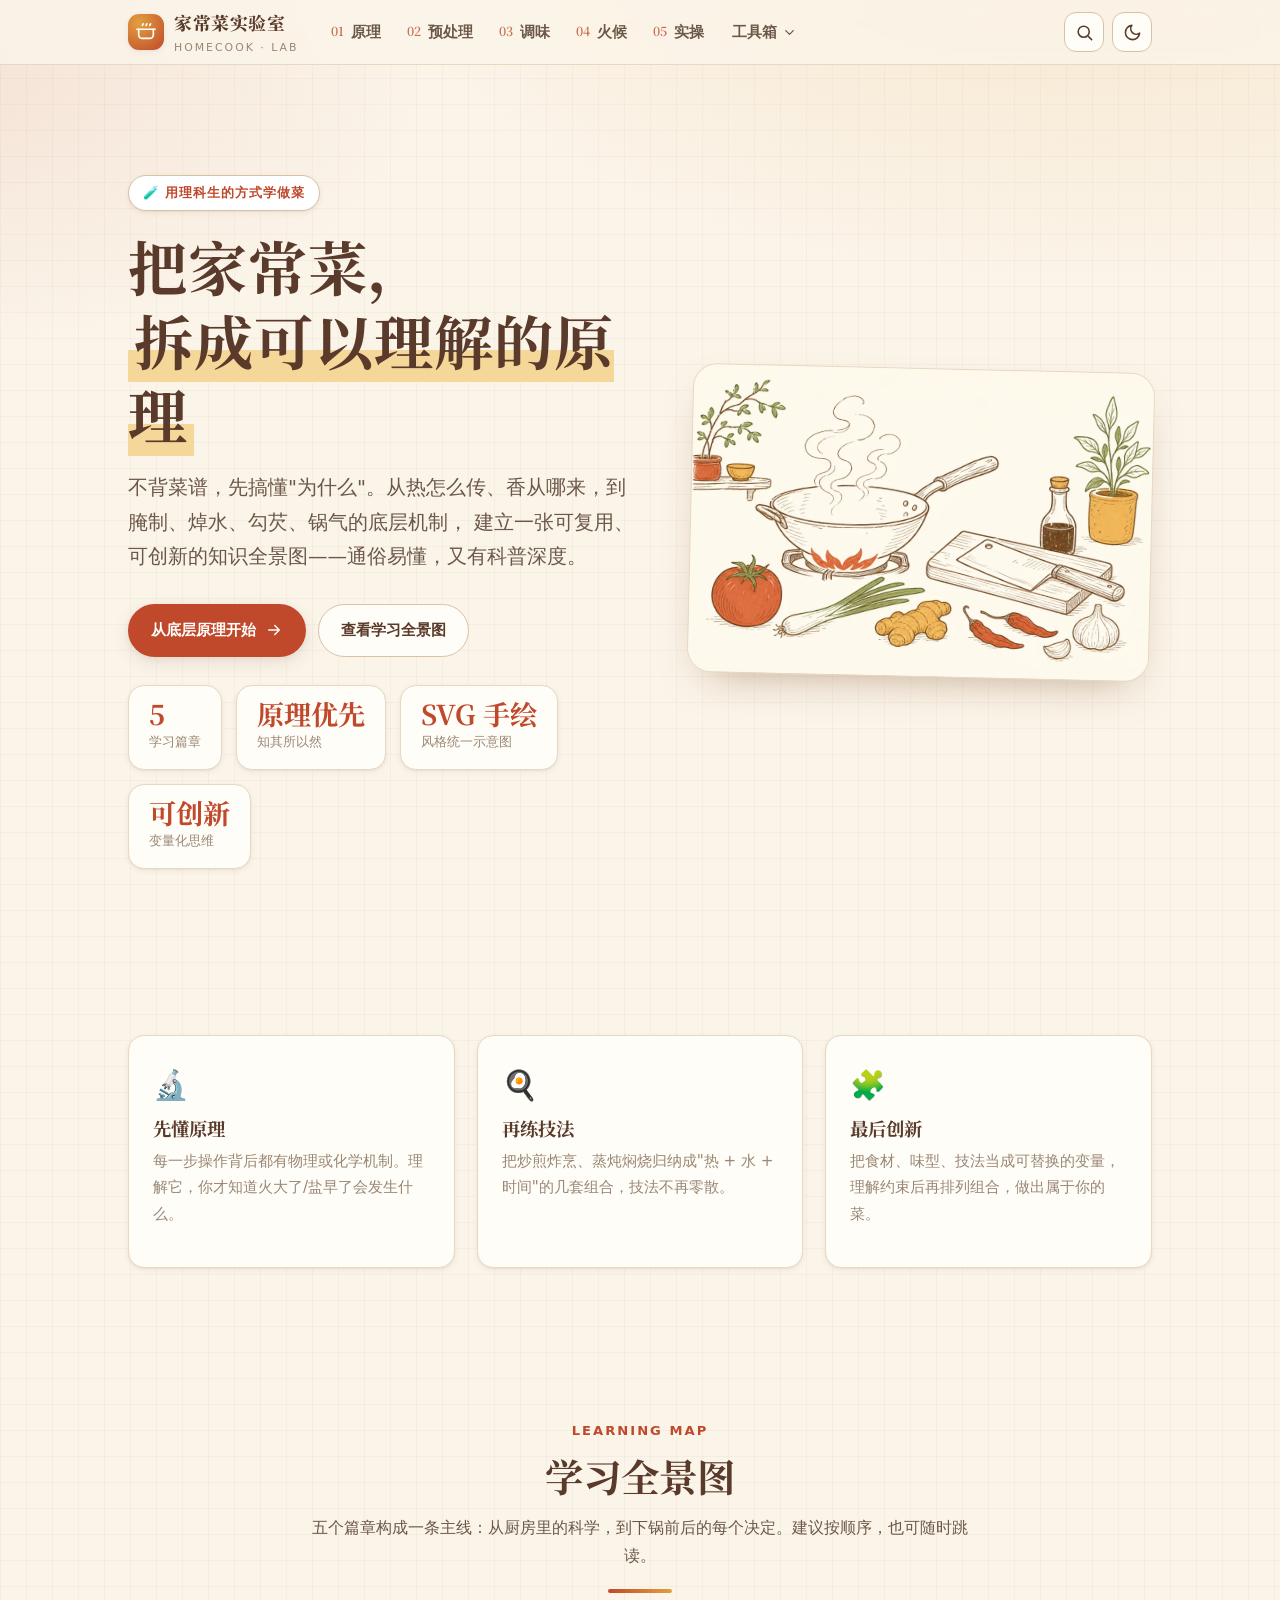
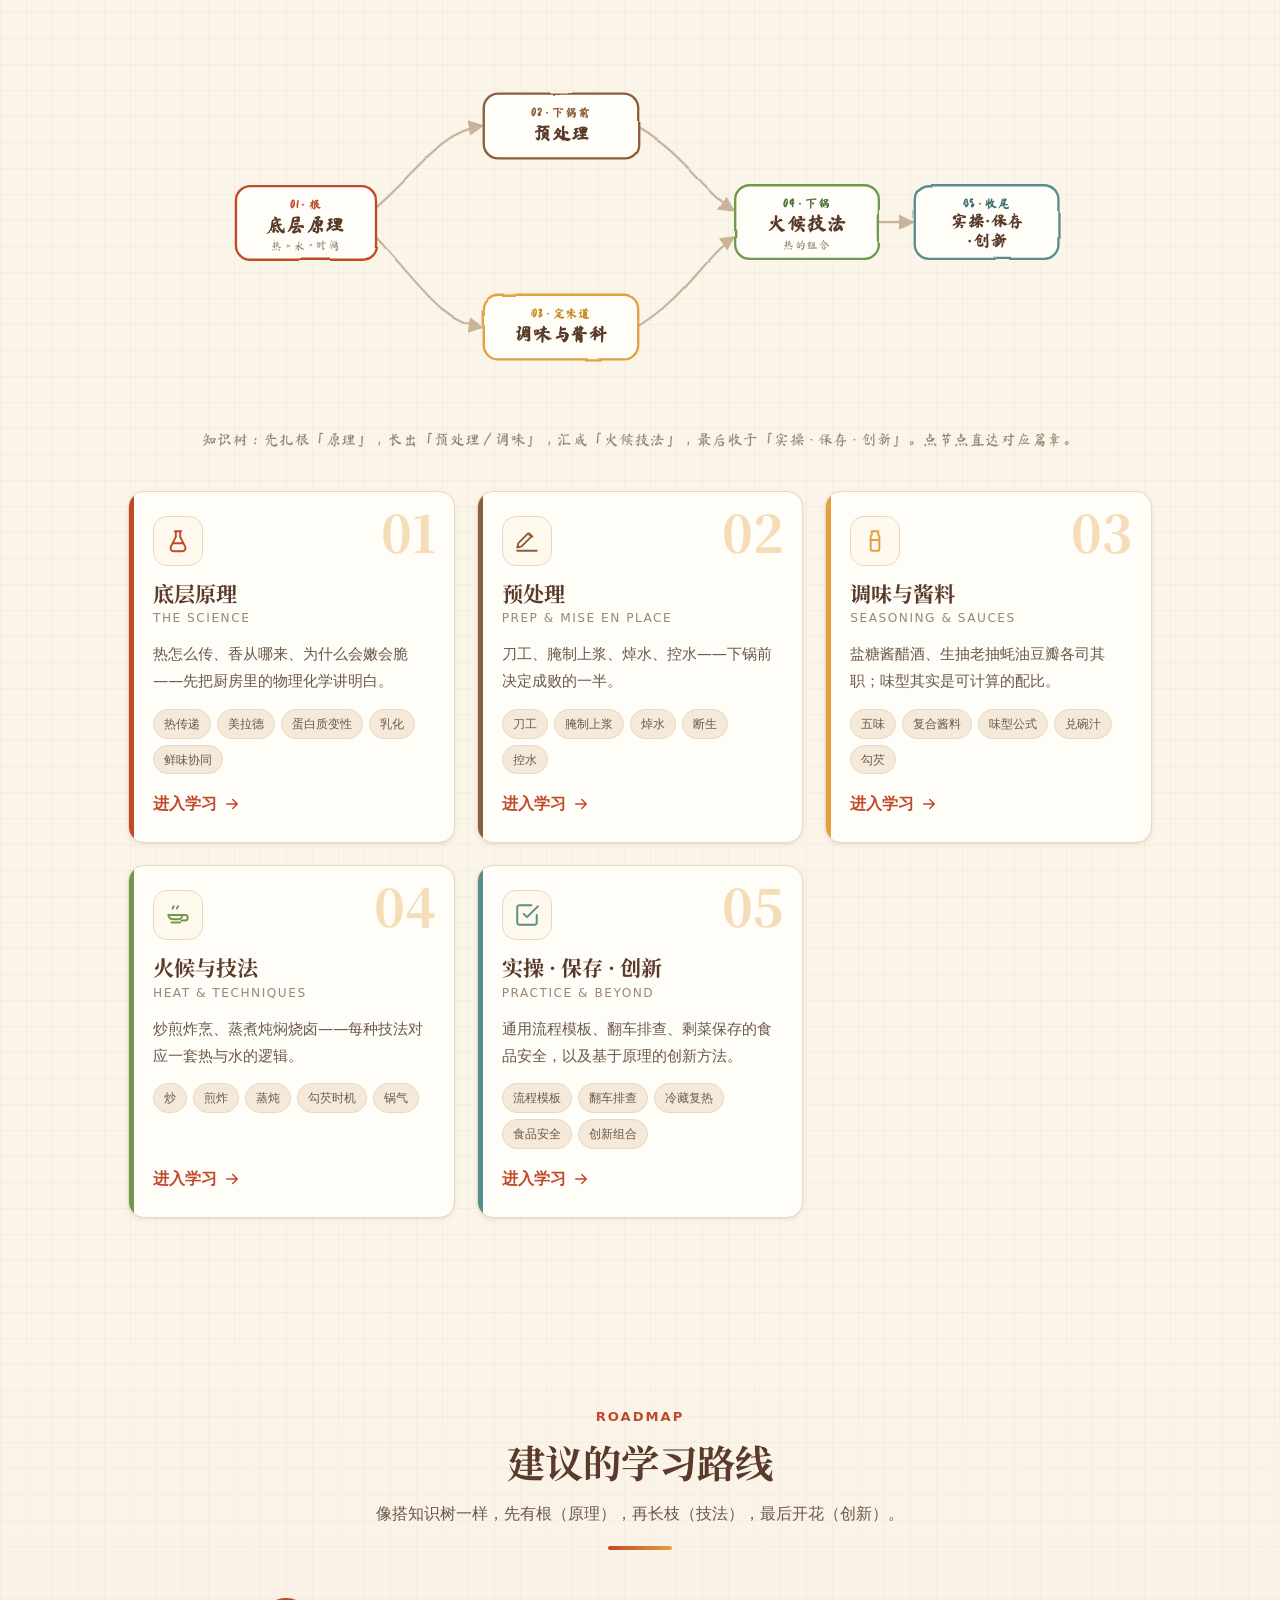
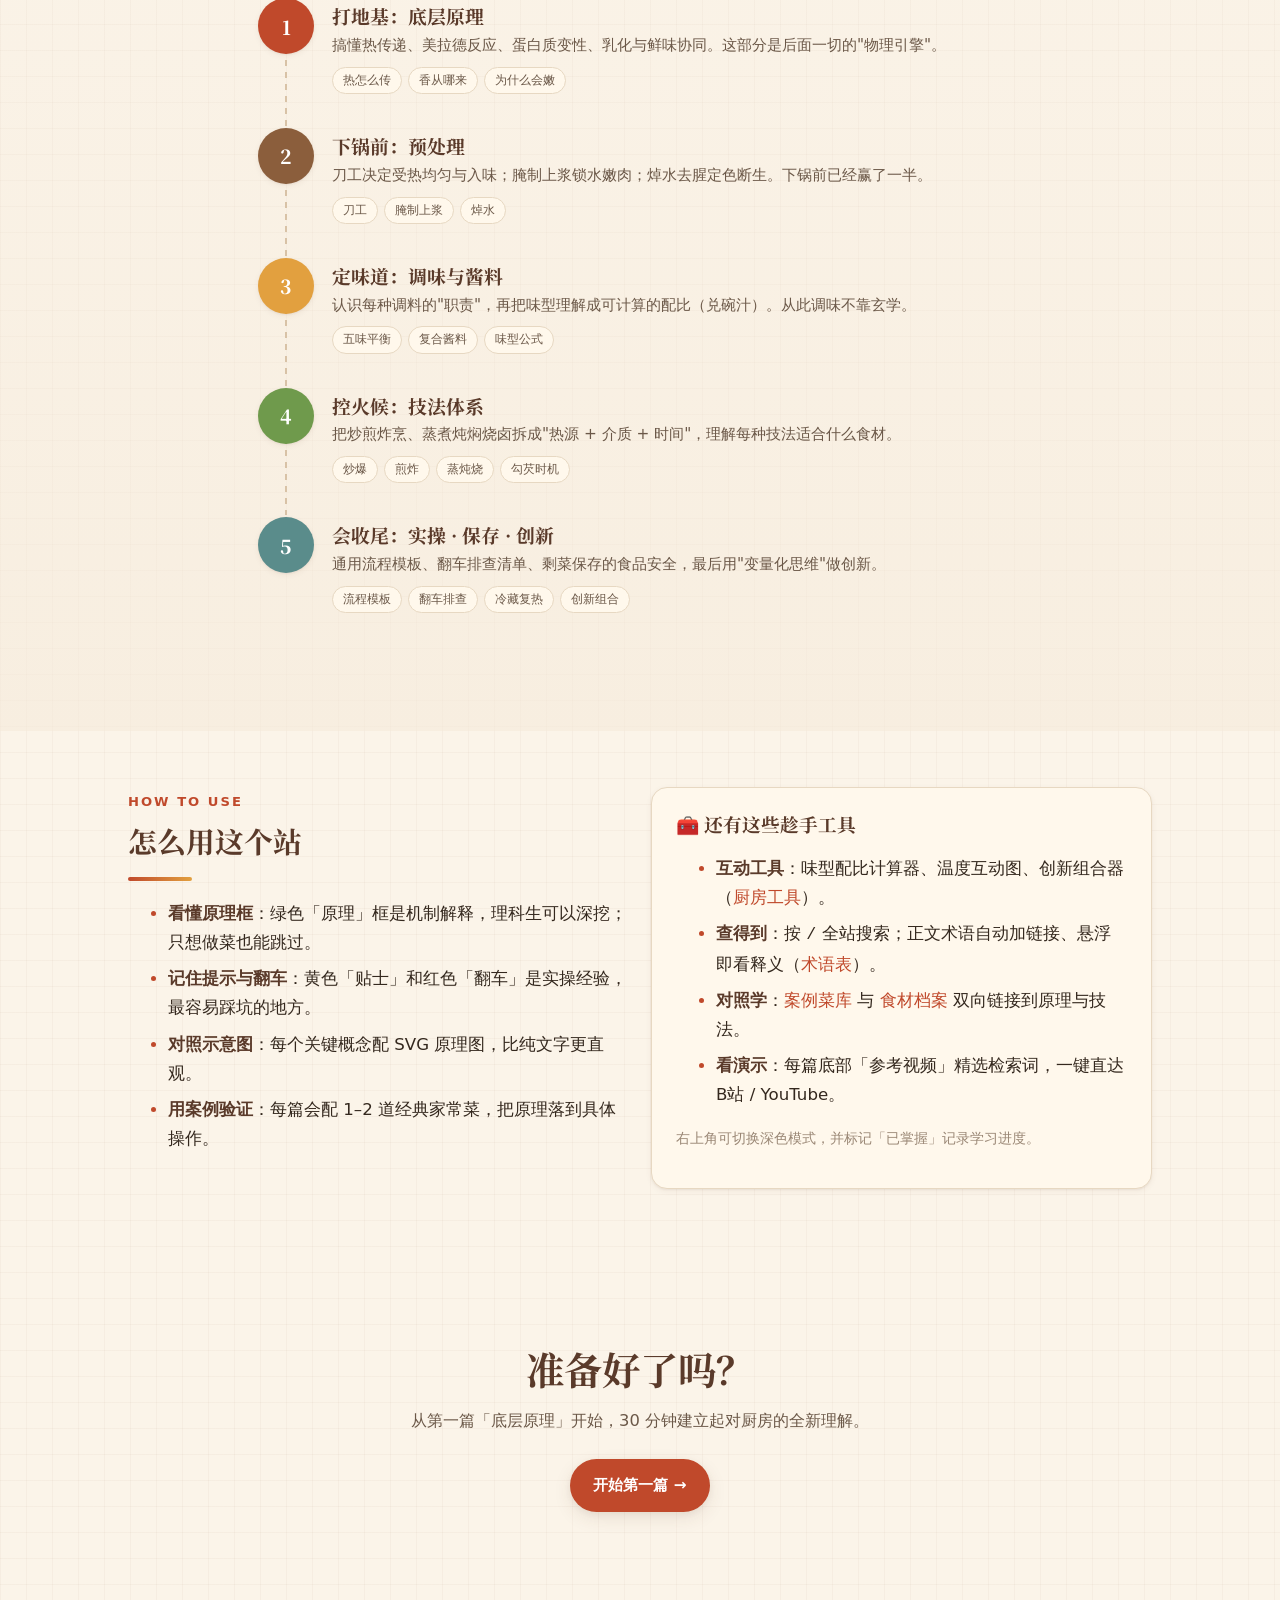
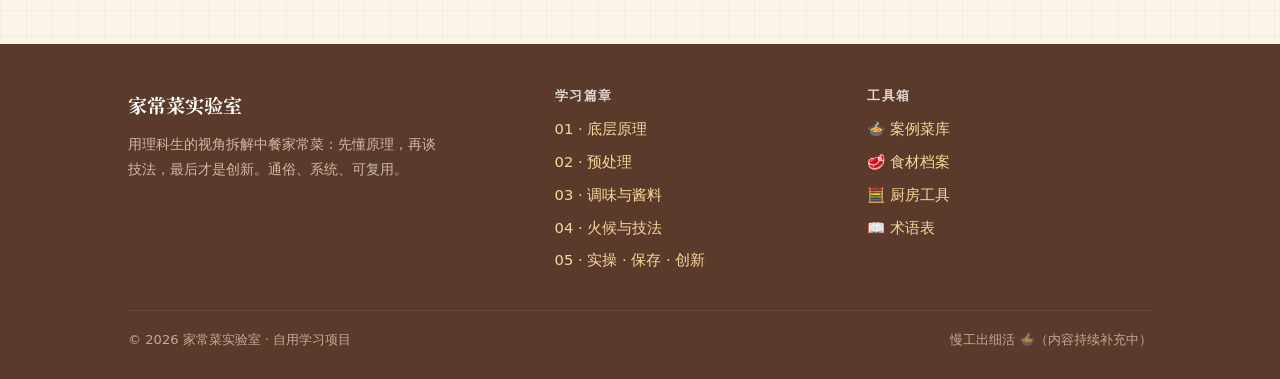
==== index.html @ 4268fd3e "feat: 家常菜实验室静态学习站（含工具箱/搜索/深色模式/手绘插图） - 五篇正文（原理/预处理/调味/技法/实操）+ 手绘风内联 SVG 原理图 - 工具箱页：案例菜库、食材档案、互动工具（味型" ====
<!DOCTYPE html>
<html lang="zh-CN">
<head>
  <meta charset="UTF-8" />
  <meta name="viewport" content="width=device-width, initial-scale=1.0" />
  <script>(function(){try{var t=localStorage.getItem('hcl-theme');if(t==='dark')document.documentElement.setAttribute('data-theme','dark');}catch(e){}})();</script>
  <title>家常菜实验室 · 用原理学会中餐家常菜</title>
  <meta name="description" content="用理科生视角系统学习中餐家常菜：底层原理、预处理、调味酱料、火候技法、实操与保存。先懂原理，再谈技法，方便创新变换。" />
  <link rel="preconnect" href="https://fonts.googleapis.com" />
  <link rel="preconnect" href="https://fonts.gstatic.com" crossorigin />
  <link href="https://fonts.googleapis.com/css2?family=Noto+Serif+SC:wght@500;700;900&display=swap" rel="stylesheet" />
  <link rel="stylesheet" href="assets/css/style.css" />
  <link rel="icon" href="data:image/svg+xml,%3Csvg xmlns='http://www.w3.org/2000/svg' viewBox='0 0 24 24'%3E%3Ctext y='20' font-size='20'%3E%F0%9F%8D%B2%3C/text%3E%3C/svg%3E" />
</head>
<body data-page="home">

  <!-- Hero -->
  <section class="hero">
    <div class="container">
      <div class="hero-inner">
        <div class="hero-copy">
          <span class="eyebrow">🧪 用理科生的方式学做菜</span>
          <h1>把家常菜，<br /><span class="hl">拆成可以理解的原理</span></h1>
          <p class="lead">
            不背菜谱，先搞懂"为什么"。从热怎么传、香从哪来，到腌制、焯水、勾芡、锅气的底层机制，
            建立一张可复用、可创新的知识全景图——通俗易懂，又有科普深度。
          </p>
          <div class="hero-actions">
            <a class="btn btn-primary" href="principles.html">从底层原理开始 <svg viewBox="0 0 24 24" fill="none" stroke="currentColor" stroke-width="2" stroke-linecap="round" stroke-linejoin="round"><path d="M5 12h14M13 6l6 6-6 6"/></svg></a>
            <a class="btn btn-ghost" href="#map">查看学习全景图</a>
          </div>
          <div class="stat-row">
            <div class="stat"><b>5</b><span>学习篇章</span></div>
            <div class="stat"><b>原理优先</b><span>知其所以然</span></div>
            <div class="stat"><b>SVG 手绘</b><span>风格统一示意图</span></div>
            <div class="stat"><b>可创新</b><span>变量化思维</span></div>
          </div>
        </div>
        <div class="hero-art">
          <img src="assets/img/hero-kitchen.webp" width="1100" height="733"
               alt="手绘风格的中式家庭厨房静物：冒着热气的炒锅、番茄、葱姜蒜辣椒、菜刀砧板与酱油瓶" />
        </div>
      </div>
    </div>
  </section>

  <!-- 学习理念 -->
  <section class="section-tight">
    <div class="container">
      <div class="grid grid-3">
        <div class="card reveal">
          <div class="ic" style="font-size:1.8rem">🔬</div>
          <h3 style="margin:.4rem 0 0;font-size:1.15rem">先懂原理</h3>
          <p class="muted" style="margin-top:8px;font-size:.95rem">每一步操作背后都有物理或化学机制。理解它，你才知道火大了/盐早了会发生什么。</p>
        </div>
        <div class="card reveal">
          <div class="ic" style="font-size:1.8rem">🍳</div>
          <h3 style="margin:.4rem 0 0;font-size:1.15rem">再练技法</h3>
          <p class="muted" style="margin-top:8px;font-size:.95rem">把炒煎炸烹、蒸炖焖烧归纳成"热 + 水 + 时间"的几套组合，技法不再零散。</p>
        </div>
        <div class="card reveal">
          <div class="ic" style="font-size:1.8rem">🧩</div>
          <h3 style="margin:.4rem 0 0;font-size:1.15rem">最后创新</h3>
          <p class="muted" style="margin-top:8px;font-size:.95rem">把食材、味型、技法当成可替换的变量，理解约束后再排列组合，做出属于你的菜。</p>
        </div>
      </div>
    </div>
  </section>

  <!-- 学习全景图（章节卡） -->
  <section class="section" id="map">
    <div class="container">
      <div class="center">
        <span class="kicker">Learning Map</span>
        <h2 class="section-title">学习全景图</h2>
        <p class="section-sub">五个篇章构成一条主线：从厨房里的科学，到下锅前后的每个决定。建议按顺序，也可随时跳读。</p>
        <div class="lead-divider"></div>
      </div>

      <figure class="mindmap-wrap reveal">
        <svg viewBox="0 0 980 430" role="img" aria-label="家常菜知识树：底层原理为根，长出预处理与调味，汇入技法，收于实操保存创新">
          <defs>
            <marker id="mm-arrow" viewBox="0 0 10 10" refX="8.5" refY="5" markerWidth="7" markerHeight="7" orient="auto-start-reverse">
              <path d="M0 0 L10 5 L0 10 z" fill="#C9B49A"/>
            </marker>
          </defs>
          <!-- 连接线 -->
          <g fill="none" stroke="#C9B49A" stroke-width="2.5" marker-end="url(#mm-arrow)">
            <path d="M196 198 C 250 150, 268 115, 314 108"/>
            <path d="M196 232 C 250 290, 268 325, 314 332"/>
            <path d="M486 108 C 540 140, 560 180, 594 202"/>
            <path d="M486 332 C 540 300, 560 255, 594 232"/>
            <path d="M756 215 L 794 215"/>
          </g>
          <!-- 根：底层原理 -->
          <a href="principles.html">
            <rect class="mm-node" x="40" y="175" width="156" height="82" rx="16" fill="#FFFDF8" stroke="#C0492B" stroke-width="2.6"/>
            <text x="118" y="200" text-anchor="middle" font-size="13" fill="#C0492B" font-weight="700">01 · 根</text>
            <text x="118" y="226" text-anchor="middle" font-size="21" fill="#5A3A2A" font-weight="700">底层原理</text>
            <text x="118" y="246" text-anchor="middle" font-size="12" fill="#9A8775">热 × 水 × 时间</text>
          </a>
          <!-- 预处理 -->
          <a href="prep.html">
            <rect class="mm-node" x="316" y="72" width="172" height="72" rx="16" fill="#FFFDF8" stroke="#8B5E3C" stroke-width="2.6"/>
            <text x="402" y="98" text-anchor="middle" font-size="13" fill="#8B5E3C" font-weight="700">02 · 下锅前</text>
            <text x="402" y="124" text-anchor="middle" font-size="20" fill="#5A3A2A" font-weight="700">预处理</text>
          </a>
          <!-- 调味 -->
          <a href="sauces.html">
            <rect class="mm-node" x="316" y="296" width="172" height="72" rx="16" fill="#FFFDF8" stroke="#E2A03F" stroke-width="2.6"/>
            <text x="402" y="322" text-anchor="middle" font-size="13" fill="#C98A1E" font-weight="700">03 · 定味道</text>
            <text x="402" y="348" text-anchor="middle" font-size="20" fill="#5A3A2A" font-weight="700">调味与酱料</text>
          </a>
          <!-- 技法 -->
          <a href="techniques.html">
            <rect class="mm-node" x="596" y="174" width="160" height="82" rx="16" fill="#FFFDF8" stroke="#6F9A4C" stroke-width="2.6"/>
            <text x="676" y="199" text-anchor="middle" font-size="13" fill="#4E7235" font-weight="700">04 · 下锅</text>
            <text x="676" y="225" text-anchor="middle" font-size="21" fill="#5A3A2A" font-weight="700">火候技法</text>
            <text x="676" y="245" text-anchor="middle" font-size="12" fill="#9A8775">热的组合</text>
          </a>
          <!-- 实操 -->
          <a href="practice.html">
            <rect class="mm-node" x="796" y="174" width="160" height="82" rx="16" fill="#FFFDF8" stroke="#5A8C8B" stroke-width="2.6"/>
            <text x="876" y="199" text-anchor="middle" font-size="13" fill="#3F6F6E" font-weight="700">05 · 收尾</text>
            <text x="876" y="221" text-anchor="middle" font-size="18" fill="#5A3A2A" font-weight="700">实操·保存</text>
            <text x="876" y="243" text-anchor="middle" font-size="18" fill="#5A3A2A" font-weight="700">·创新</text>
          </a>
        </svg>
        <figcaption>知识树：先扎根「原理」，长出「预处理 / 调味」，汇成「火候技法」，最后收于「实操 · 保存 · 创新」。点节点直达对应篇章。</figcaption>
      </figure>

      <div class="grid grid-auto" data-chapters style="margin-top:38px"></div>
    </div>
  </section>

  <!-- 学习路线图 roadmap -->
  <section class="section" style="background:linear-gradient(180deg,transparent,rgba(245,234,218,.6));">
    <div class="container" style="max-width:820px">
      <div class="center">
        <span class="kicker">Roadmap</span>
        <h2 class="section-title">建议的学习路线</h2>
        <p class="section-sub">像搭知识树一样，先有根（原理），再长枝（技法），最后开花（创新）。</p>
        <div class="lead-divider"></div>
      </div>

      <div class="roadmap" style="margin-top:40px">
        <div class="road-step reveal" style="--accent:#C0492B">
          <div class="dot">1</div>
          <div class="body">
            <h3>打地基：底层原理</h3>
            <p>搞懂热传递、美拉德反应、蛋白质变性、乳化与鲜味协同。这部分是后面一切的"物理引擎"。</p>
            <div class="tags"><span>热怎么传</span><span>香从哪来</span><span>为什么会嫩</span></div>
          </div>
        </div>
        <div class="road-step reveal" style="--accent:#8B5E3C">
          <div class="dot">2</div>
          <div class="body">
            <h3>下锅前：预处理</h3>
            <p>刀工决定受热均匀与入味；腌制上浆锁水嫩肉；焯水去腥定色断生。下锅前已经赢了一半。</p>
            <div class="tags"><span>刀工</span><span>腌制上浆</span><span>焯水</span></div>
          </div>
        </div>
        <div class="road-step reveal" style="--accent:#E2A03F">
          <div class="dot">3</div>
          <div class="body">
            <h3>定味道：调味与酱料</h3>
            <p>认识每种调料的"职责"，再把味型理解成可计算的配比（兑碗汁）。从此调味不靠玄学。</p>
            <div class="tags"><span>五味平衡</span><span>复合酱料</span><span>味型公式</span></div>
          </div>
        </div>
        <div class="road-step reveal" style="--accent:#6F9A4C">
          <div class="dot">4</div>
          <div class="body">
            <h3>控火候：技法体系</h3>
            <p>把炒煎炸烹、蒸煮炖焖烧卤拆成"热源 + 介质 + 时间"，理解每种技法适合什么食材。</p>
            <div class="tags"><span>炒爆</span><span>煎炸</span><span>蒸炖烧</span><span>勾芡时机</span></div>
          </div>
        </div>
        <div class="road-step reveal" style="--accent:#5A8C8B">
          <div class="dot">5</div>
          <div class="body">
            <h3>会收尾：实操 · 保存 · 创新</h3>
            <p>通用流程模板、翻车排查清单、剩菜保存的食品安全，最后用"变量化思维"做创新。</p>
            <div class="tags"><span>流程模板</span><span>翻车排查</span><span>冷藏复热</span><span>创新组合</span></div>
          </div>
        </div>
      </div>
    </div>
  </section>

  <!-- 如何使用本站 -->
  <section class="section-tight">
    <div class="container">
      <div class="grid grid-2" style="align-items:start">
        <div class="reveal">
          <span class="kicker">How to use</span>
          <h2 class="section-title" style="font-size:1.8rem">怎么用这个站</h2>
          <div class="lead-divider"></div>
          <ul class="prose" style="margin-top:18px">
            <li><strong>看懂原理框</strong>：绿色「原理」框是机制解释，理科生可以深挖；只想做菜也能跳过。</li>
            <li><strong>记住提示与翻车</strong>：黄色「贴士」和红色「翻车」是实操经验，最容易踩坑的地方。</li>
            <li><strong>对照示意图</strong>：每个关键概念配 SVG 原理图，比纯文字更直观。</li>
            <li><strong>用案例验证</strong>：每篇会配 1–2 道经典家常菜，把原理落到具体操作。</li>
          </ul>
        </div>
        <div class="card card-soft reveal" style="background:var(--card-soft)">
          <h3 style="margin-top:0">🧰 还有这些趁手工具</h3>
          <ul class="prose" style="margin-top:14px">
            <li><strong>互动工具</strong>：味型配比计算器、温度互动图、创新组合器（<a href="tools.html">厨房工具</a>）。</li>
            <li><strong>查得到</strong>：按 <kbd>/</kbd> 全站搜索；正文术语自动加链接、悬浮即看释义（<a href="glossary.html">术语表</a>）。</li>
            <li><strong>对照学</strong>：<a href="dishes.html">案例菜库</a> 与 <a href="ingredients.html">食材档案</a> 双向链接到原理与技法。</li>
            <li><strong>看演示</strong>：每篇底部「参考视频」精选检索词，一键直达 B站 / YouTube。</li>
          </ul>
          <p class="muted" style="margin-top:14px;font-size:.86rem">右上角可切换深色模式，并标记「已掌握」记录学习进度。</p>
        </div>
      </div>
    </div>
  </section>

  <!-- CTA -->
  <section class="section center">
    <div class="container" style="max-width:620px">
      <h2 class="section-title">准备好了吗？</h2>
      <p class="section-sub" style="margin-inline:auto">从第一篇「底层原理」开始，30 分钟建立起对厨房的全新理解。</p>
      <div class="hero-actions" style="justify-content:center;margin-top:24px">
        <a class="btn btn-primary" href="principles.html">开始第一篇 →</a>
      </div>
    </div>
  </section>

  <script src="assets/js/data.js"></script>
  <script src="assets/js/main.js"></script>
  <script>renderChapterCards('[data-chapters]');</script>
</body>
</html>
---- assets/css/style.css ----
@import url('https://fonts.googleapis.com/css2?family=Ma+Shan+Zheng&family=Zhi+Mang+Xing&display=swap');

/* =========================================================
   家常菜实验室 · HomeCook Lab
   温暖厨房风设计系统 (Warm Kitchen Design System)
   零依赖 · 纯静态
   ========================================================= */

/* ---------- 1. 设计令牌 Design Tokens ---------- */
:root {
  /* 暖色基底 —— 像奶油、米汤、烘焙纸 */
  --paper:        #FBF4E9;   /* 页面底色：暖米白 */
  --paper-2:      #F5EADA;   /* 次级底色 */
  --card:         #FFFDF8;   /* 卡片白（带暖调） */
  --card-soft:    #FFF8EC;   /* 便签纸黄 */

  /* 主色 —— 砖红 / 酱色 / 姜黄 / 葱绿 */
  --brick:        #C0492B;   /* 主色：辣椒砖红 */
  --brick-dark:   #9C3A22;
  --soy:          #5A3A2A;   /* 酱油深棕（标题/正文重色） */
  --wood:         #8B5E3C;   /* 木砧板棕 */
  --ginger:       #E2A03F;   /* 姜黄 / 蛋黄 */
  --ginger-soft:  #F6D79A;
  --scallion:     #6F9A4C;   /* 葱绿 */
  --scallion-dk:  #4E7235;

  /* 文本 */
  --ink:          #34281E;   /* 主文字：深可可 */
  --ink-soft:     #6B5848;   /* 次要文字 */
  --ink-faint:    #9A8775;   /* 辅助/说明 */

  /* 线条与阴影 */
  --line:         #E7D8C2;
  --line-strong:  #D8C2A6;
  --shadow-sm:    0 1px 2px rgba(90,58,42,.06), 0 2px 6px rgba(90,58,42,.06);
  --shadow-md:    0 6px 18px rgba(90,58,42,.10), 0 2px 6px rgba(90,58,42,.06);
  --shadow-lg:    0 18px 48px rgba(90,58,42,.16);

  /* 圆角 / 间距 */
  --r-sm: 10px;
  --r-md: 16px;
  --r-lg: 24px;
  --r-pill: 999px;

  --space: clamp(16px, 4vw, 28px);
  --maxw: 1080px;

  /* 字体 */
  --serif: "Noto Serif SC", "Songti SC", "STSong", "SimSun", Georgia, serif;
  --sans:  "PingFang SC", "Noto Sans SC", "Hiragino Sans GB",
           "Microsoft YaHei", system-ui, -apple-system, "Segoe UI", sans-serif;
  --hand:  "Ma Shan Zheng", "Zhi Mang Xing", "Noto Serif SC", cursive;
}

/* ---------- 2. 基础 Reset ---------- */
*, *::before, *::after { box-sizing: border-box; }

html { scroll-behavior: smooth; -webkit-text-size-adjust: 100%; }

body {
  margin: 0;
  font-family: var(--sans);
  color: var(--ink);
  line-height: 1.75;
  background-color: var(--paper);
  /* 极淡的厨房纹理：网格 + 暖晕 */
  background-image:
    radial-gradient(1200px 600px at 85% -8%, rgba(226,160,63,.16), transparent 60%),
    radial-gradient(900px 500px at -5% 8%, rgba(192,73,43,.10), transparent 55%),
    linear-gradient(rgba(140,94,60,.045) 1px, transparent 1px),
    linear-gradient(90deg, rgba(140,94,60,.045) 1px, transparent 1px);
  background-size: auto, auto, 26px 26px, 26px 26px;
  background-attachment: fixed, fixed, scroll, scroll;
  -webkit-font-smoothing: antialiased;
  text-rendering: optimizeLegibility;
}

img, svg { max-width: 100%; height: auto; display: block; }

a { color: var(--brick); text-decoration: none; }
a:hover { color: var(--brick-dark); }

h1, h2, h3, h4 { font-family: var(--serif); color: var(--soy); line-height: 1.25; font-weight: 700; }

::selection { background: var(--ginger-soft); color: var(--soy); }

/* ---------- 3. 布局容器 ---------- */
.container { width: 100%; max-width: var(--maxw); margin: 0 auto; padding-inline: var(--space); }
.container-wide { max-width: 1260px; }

.section { padding-block: clamp(48px, 8vw, 92px); }
.section-tight { padding-block: clamp(32px, 5vw, 56px); }

.center { text-align: center; }

/* 进度条（页面顶部阅读进度） */
#scroll-progress {
  position: fixed; top: 0; left: 0; height: 3px; width: 0%;
  background: linear-gradient(90deg, var(--ginger), var(--brick));
  z-index: 200; transition: width .12s ease-out;
}

/* ---------- 4. 顶部导航 Header ---------- */
.site-header {
  position: sticky; top: 0; z-index: 100;
  backdrop-filter: saturate(1.2) blur(8px);
  background: rgba(251,244,233,.82);
  border-bottom: 1px solid var(--line);
}
.nav {
  display: flex; align-items: center; justify-content: space-between;
  gap: 16px; height: 64px;
}
.brand { display: flex; align-items: center; gap: 10px; font-family: var(--serif); }
.brand .mark {
  width: 36px; height: 36px; flex: none; border-radius: 11px;
  display: grid; place-items: center;
  background: radial-gradient(circle at 30% 25%, var(--ginger), var(--brick));
  color: #fff; box-shadow: var(--shadow-sm);
}
.brand .mark svg { width: 22px; height: 22px; }
.brand b { font-size: 1.12rem; color: var(--soy); font-weight: 800; letter-spacing: .5px; }
.brand small { display: block; font-family: var(--sans); font-size: .68rem; color: var(--ink-faint); letter-spacing: 2px; }

.nav-links { display: flex; align-items: center; gap: 4px; list-style: none; margin: 0; padding: 0; }
.nav-links a {
  display: inline-flex; align-items: center; gap: 7px; white-space: nowrap;
  padding: 8px 11px; border-radius: var(--r-pill);
  color: var(--ink-soft); font-size: .92rem; font-weight: 600;
  transition: background .18s, color .18s;
}
.nav-links a .n { font-family: var(--serif); font-size: .78rem; color: var(--brick); opacity: .8; }
.nav-links a:hover { background: var(--paper-2); color: var(--soy); }
.nav-links a.active { background: var(--brick); color: #fff; }
.nav-links a.active .n { color: #ffe; opacity: .85; }

.nav-toggle {
  display: none; border: 1px solid var(--line-strong); background: var(--card);
  width: 42px; height: 42px; border-radius: 12px; cursor: pointer;
  align-items: center; justify-content: center; color: var(--soy);
}
.nav-toggle svg { width: 22px; height: 22px; }

@media (max-width: 860px) {
  .nav-toggle { display: inline-flex; }
  .nav-links {
    position: absolute; top: 64px; left: 0; right: 0;
    flex-direction: column; align-items: stretch; gap: 2px;
    background: var(--paper); border-bottom: 1px solid var(--line);
    padding: 12px var(--space) 18px; box-shadow: var(--shadow-md);
    max-height: 0; overflow: hidden; padding-block: 0;
    transition: max-height .28s ease, padding-block .28s ease;
  }
  .nav-links.open { max-height: 70vh; padding-block: 12px 18px; }
  .nav-links a { padding: 12px 14px; }
}

/* ---------- 5. Hero ---------- */
.hero { position: relative; padding-block: clamp(54px, 9vw, 110px); overflow: hidden; }
.hero .eyebrow {
  display: inline-flex; align-items: center; gap: 8px;
  font-size: .8rem; font-weight: 700; letter-spacing: 1px;
  color: var(--brick); background: #fff;
  border: 1px solid var(--line-strong); padding: 6px 14px; border-radius: var(--r-pill);
  box-shadow: var(--shadow-sm);
}
.hero h1 {
  font-size: clamp(2.1rem, 6vw, 3.7rem); margin: 18px 0 0;
  letter-spacing: 1px;
}
.hero h1 .hl {
  background: linear-gradient(180deg, transparent 62%, var(--ginger-soft) 62%);
  padding: 0 .1em;
}
.hero .lead {
  font-size: clamp(1.02rem, 2.4vw, 1.22rem); color: var(--ink-soft);
  max-width: 640px; margin: 20px 0 0;
}
.hero-actions { display: flex; flex-wrap: wrap; gap: 12px; margin-top: 30px; }
.hero-inner { display: grid; grid-template-columns: 1.05fr .95fr; gap: clamp(24px, 4vw, 56px); align-items: center; }
.hero-art { position: relative; }
.hero-art img {
  width: 100%; height: auto; display: block; border-radius: var(--r-lg);
  border: 1px solid var(--line); background: #FBF7EF;
  box-shadow: 0 18px 44px -22px rgba(120,70,30,.5);
  rotate: 1.3deg; transition: rotate .3s ease, transform .3s ease;
}
.hero-art img:hover { rotate: 0deg; transform: translateY(-3px); }
@media (max-width: 860px) {
  .hero-inner { grid-template-columns: 1fr; }
  .hero-art { order: -1; max-width: 460px; }
  .hero-art img { rotate: 0deg; }
}

/* 按钮 */
.btn {
  display: inline-flex; align-items: center; gap: 9px;
  padding: 12px 22px; border-radius: var(--r-pill);
  font-weight: 700; font-size: .96rem; cursor: pointer;
  border: 1px solid transparent; transition: transform .15s, box-shadow .15s, background .15s;
}
.btn svg { width: 18px; height: 18px; }
.btn-primary { background: var(--brick); color: #fff; box-shadow: var(--shadow-md); }
.btn-primary:hover { background: var(--brick-dark); color: #fff; transform: translateY(-2px); box-shadow: var(--shadow-lg); }
.btn-ghost { background: var(--card); color: var(--soy); border-color: var(--line-strong); }
.btn-ghost:hover { background: var(--card-soft); transform: translateY(-2px); }

/* ---------- 6. 通用文字组件 ---------- */
.kicker {
  font-size: .82rem; font-weight: 800; letter-spacing: 2px; text-transform: uppercase;
  color: var(--brick);
}
.section-title { font-size: clamp(1.6rem, 4vw, 2.4rem); margin: 8px 0 0; }
.section-sub { color: var(--ink-soft); max-width: 660px; margin: 14px 0 0; font-size: 1.02rem; }

.lead-divider {
  width: 64px; height: 4px; border-radius: 4px; margin: 18px 0 0;
  background: linear-gradient(90deg, var(--brick), var(--ginger));
}
.center .lead-divider, .center .section-sub { margin-inline: auto; }

/* ---------- 7. 卡片网格 ---------- */
.grid { display: grid; gap: 22px; }
.grid-2 { grid-template-columns: repeat(2, 1fr); }
.grid-3 { grid-template-columns: repeat(3, 1fr); }
.grid-auto { grid-template-columns: repeat(auto-fit, minmax(250px, 1fr)); }
@media (max-width: 760px) { .grid-2, .grid-3 { grid-template-columns: 1fr; } }

.card {
  background: var(--card); border: 1px solid var(--line);
  border-radius: var(--r-md); padding: 24px;
  box-shadow: var(--shadow-sm); transition: transform .18s, box-shadow .18s, border-color .18s;
}
.card:hover { transform: translateY(-4px); box-shadow: var(--shadow-md); border-color: var(--line-strong); }

/* 章节大卡（首页全景图入口） */
.chapter-card { position: relative; display: flex; flex-direction: column; min-height: 220px; overflow: hidden; }
.chapter-card .num {
  font-family: var(--serif); font-size: 3.2rem; font-weight: 800; line-height: 1;
  color: var(--ginger); opacity: .35; position: absolute; top: 14px; right: 18px;
}
.chapter-card .ic {
  width: 50px; height: 50px; border-radius: 14px; display: grid; place-items: center;
  background: var(--card-soft); border: 1px solid var(--line); color: var(--brick);
  margin-bottom: 14px;
}
.chapter-card .ic svg { width: 26px; height: 26px; }
.chapter-card h3 { font-size: 1.32rem; margin: 0; }
.chapter-card .en { font-family: var(--sans); font-size: .76rem; letter-spacing: 1.5px; color: var(--ink-faint); text-transform: uppercase; margin-top: 2px; }
.chapter-card p { color: var(--ink-soft); font-size: .95rem; margin: 12px 0 0; }
.chapter-card ul { margin: 14px 0 0; padding-left: 0; list-style: none; display: flex; flex-wrap: wrap; gap: 6px; }
.chapter-card ul li {
  font-size: .78rem; color: var(--ink-soft); background: var(--paper-2);
  padding: 3px 10px; border-radius: var(--r-pill); border: 1px solid var(--line);
}
.chapter-card .go { margin-top: auto; padding-top: 16px; font-weight: 700; color: var(--brick); display: inline-flex; align-items: center; gap: 6px; white-space: nowrap; }
.chapter-card .go svg { width: 18px; height: 18px; flex: none; transition: transform .18s; }
.chapter-card:hover .go svg { transform: translateX(4px); }

/* 顶部彩条（用变量上色） */
.chapter-card::before {
  content: ""; position: absolute; left: 0; top: 0; bottom: 0; width: 5px;
  background: var(--accent, var(--brick));
}

/* ---------- 8. 知识点组件：原理框 / 提示 / 翻车 ---------- */
.note {
  border-radius: var(--r-md); padding: 18px 20px; margin: 22px 0;
  border: 1px solid var(--line); background: var(--card-soft);
  display: flex; gap: 14px; align-items: flex-start;
}
.note .badge { flex: none; width: 34px; height: 34px; border-radius: 10px; display: grid; place-items: center; font-size: 1.1rem; }
.note h4 { margin: 0 0 4px; font-size: 1rem; font-family: var(--sans); }
.note p { margin: 0; font-size: .95rem; color: var(--ink-soft); }
.note p + p { margin-top: 8px; }

.note.science { background: #F1F6EC; border-color: #D7E6C6; }
.note.science .badge { background: var(--scallion); color: #fff; }
.note.tip { background: #FFF6E3; border-color: var(--ginger-soft); }
.note.tip .badge { background: var(--ginger); color: #fff; }
.note.warn { background: #FCEDE7; border-color: #F2C7B6; }
.note.warn .badge { background: var(--brick); color: #fff; }

/* 原理 = 公式/机制 高亮小标 */
.mech {
  display: inline-block; font-family: var(--serif); font-weight: 700;
  background: #fff; border: 1px dashed var(--line-strong);
  padding: 2px 10px; border-radius: 8px; color: var(--soy);
}

/* ---------- 9. 内页排版 prose ---------- */
.prose { font-size: 1.04rem; }
.prose h2 { font-size: clamp(1.5rem, 3.6vw, 2rem); margin: 56px 0 6px; scroll-margin-top: 80px; }
.prose h2 .idx { color: var(--brick); font-size: .8em; margin-right: .35em; }
.prose h3 { font-size: 1.25rem; margin: 34px 0 4px; color: var(--wood); scroll-margin-top: 80px; }
.prose p { margin: 12px 0; color: var(--ink); }
.prose ul, .prose ol { margin: 12px 0; padding-left: 1.3em; }
.prose li { margin: 7px 0; }
.prose li::marker { color: var(--brick); }
.prose strong { color: var(--soy); }
.prose figure { margin: 26px 0; }
.prose figcaption {
  text-align: center; font-size: .9rem; color: var(--ink-faint); margin-top: 10px;
  font-family: var(--hand); letter-spacing: .5px;
}

/* ---- 手绘风示意图：抖动滤镜 + 手写字 + 圆头线条 ---- */
figure svg { filter: url(#rough); overflow: visible; }
figure svg text { font-family: var(--hand); letter-spacing: 1px; }
figure svg line, figure svg path, figure svg rect,
figure svg circle, figure svg ellipse,
figure svg polygon, figure svg polyline {
  stroke-linecap: round; stroke-linejoin: round;
}
@media (prefers-reduced-motion: reduce) { figure svg { filter: none; } }
.prose hr { border: none; border-top: 1px dashed var(--line-strong); margin: 44px 0; }

/* ---- 首页知识树思维导图 ---- */
.mindmap-wrap { margin: 40px auto 4px; max-width: 880px; text-align: center; }
.mindmap-wrap svg { width: 100%; height: auto; }
.mindmap-wrap figcaption {
  margin-top: 12px; font-family: var(--hand); letter-spacing: .5px;
  font-size: .92rem; color: var(--ink-faint);
}
.mindmap-wrap a { cursor: pointer; }
.mindmap-wrap .mm-node { transition: transform .2s ease, filter .2s ease; transform-box: fill-box; transform-origin: center; }
.mindmap-wrap a:hover .mm-node { filter: drop-shadow(0 4px 10px rgba(120,80,40,.22)); transform: translateY(-3px); }

/* ---- 章节页：参考视频组件 ---- */
.video-block { margin: 48px 0 8px; padding: 24px; border: 1px dashed var(--line-strong);
  border-radius: var(--r-md); background: var(--card-soft); }
.video-head { display: flex; gap: 14px; align-items: flex-start; margin-bottom: 18px; }
.video-head .video-ic {
  flex: none; width: 40px; height: 40px; border-radius: 12px; display: grid; place-items: center;
  background: var(--brick); color: #fff;
}
.video-head .video-ic svg { width: 20px; height: 20px; }
.video-head h2 { margin: 0 0 2px; font-size: 1.28rem; color: var(--soy); border: none; padding: 0; }
.video-head p { margin: 0; font-size: .92rem; color: var(--ink-soft); }
.video-grid { display: grid; grid-template-columns: repeat(auto-fill, minmax(220px, 1fr)); gap: 14px; }
.video-card {
  background: var(--paper); border: 1px solid var(--line); border-radius: var(--r-sm);
  padding: 14px 15px; display: flex; flex-direction: column; gap: 8px;
}
.video-card .vc-q { font-weight: 700; color: var(--ink); font-size: .98rem; }
.video-card .vc-note { margin: 0; font-size: .86rem; color: var(--ink-faint); line-height: 1.55; flex: 1; }
.vc-links { display: flex; gap: 8px; }
.vc-btn {
  flex: 1; display: inline-flex; align-items: center; justify-content: center; gap: 6px;
  padding: 7px 8px; border-radius: var(--r-pill); font-size: .85rem; font-weight: 600;
  border: 1px solid var(--line-strong); color: var(--ink-soft); transition: all .16s;
}
.vc-btn svg { width: 16px; height: 16px; }
.vc-btn.bili:hover { background: #FB7299; border-color: #FB7299; color: #fff; }
.vc-btn.yt:hover { background: #FF0000; border-color: #FF0000; color: #fff; }

blockquote {
  margin: 22px 0; padding: 14px 20px; border-left: 4px solid var(--ginger);
  background: var(--card-soft); border-radius: 0 var(--r-sm) var(--r-sm) 0;
  color: var(--ink-soft); font-style: italic;
}

/* 表格 */
.table-wrap { overflow-x: auto; margin: 22px 0; border-radius: var(--r-md); border: 1px solid var(--line); }
table { width: 100%; border-collapse: collapse; background: var(--card); font-size: .94rem; min-width: 460px; }
th, td { padding: 11px 14px; text-align: left; border-bottom: 1px solid var(--line); }
thead th { background: var(--paper-2); color: var(--soy); font-family: var(--serif); position: sticky; top: 0; }
tbody tr:last-child td { border-bottom: none; }
tbody tr:hover { background: var(--card-soft); }

/* ---------- 10. 内页布局：侧栏目录 + 正文 ---------- */
.doc-layout { display: grid; grid-template-columns: 232px 1fr; gap: 40px; align-items: start; }
.toc { position: sticky; top: 84px; font-size: .9rem; }
.toc .toc-title { font-size: .78rem; letter-spacing: 1.5px; text-transform: uppercase; color: var(--ink-faint); margin-bottom: 10px; font-weight: 700; }
.toc ul { list-style: none; margin: 0; padding: 0; border-left: 2px solid var(--line); }
.toc a { display: block; padding: 6px 0 6px 14px; color: var(--ink-soft); margin-left: -2px; border-left: 2px solid transparent; }
.toc a:hover { color: var(--soy); }
.toc a.active { color: var(--brick); border-left-color: var(--brick); font-weight: 700; }
@media (max-width: 940px) { .doc-layout { grid-template-columns: 1fr; } .toc { display: none; } }

/* 面包屑 + 章节头 */
.page-head { padding-block: clamp(34px, 6vw, 56px) 8px; }
.crumbs { font-size: .85rem; color: var(--ink-faint); margin-bottom: 14px; }
.crumbs a { color: var(--ink-soft); }
.page-head .num-chip {
  display: inline-block; font-family: var(--serif); font-weight: 800; color: #fff;
  background: var(--accent, var(--brick)); padding: 2px 14px; border-radius: var(--r-pill);
  font-size: .9rem; letter-spacing: 2px;
}
.page-head h1 { font-size: clamp(2rem, 5vw, 3rem); margin: 14px 0 0; }
.page-head .en { color: var(--ink-faint); letter-spacing: 2px; text-transform: uppercase; font-size: .85rem; margin-top: 6px; }
.page-head .intro { color: var(--ink-soft); max-width: 680px; margin-top: 16px; font-size: 1.05rem; }
.page-head .container.has-art { position: relative; }
.head-art {
  position: absolute; top: 50%; right: 4px; transform: translateY(-50%);
  width: min(34%, 300px); pointer-events: none;
}
.head-art img {
  width: 100%; height: auto; display: block; border-radius: var(--r-md);
  background: #FBF7EF; border: 1px solid var(--line);
  box-shadow: 0 14px 32px -20px rgba(120,70,30,.5); rotate: 1.6deg;
}
@media (max-width: 1000px) { .head-art { display: none; } }

/* ---------- 11. 路线图（首页 roadmap） ---------- */
.roadmap { position: relative; display: grid; gap: 0; }
.road-step {
  display: grid; grid-template-columns: 56px 1fr; gap: 18px; padding: 8px 0 26px;
  position: relative;
}
.road-step::before {
  content: ""; position: absolute; left: 27px; top: 46px; bottom: -6px; width: 2px;
  background: repeating-linear-gradient(var(--line-strong) 0 6px, transparent 6px 12px);
}
.road-step:last-child::before { display: none; }
.road-step .dot {
  width: 56px; height: 56px; border-radius: 50%; display: grid; place-items: center;
  font-family: var(--serif); font-weight: 800; font-size: 1.2rem; color: #fff;
  background: var(--accent, var(--brick)); box-shadow: var(--shadow-sm); z-index: 1;
}
.road-step .body h3 { margin: 6px 0 4px; font-size: 1.18rem; }
.road-step .body p { margin: 0; color: var(--ink-soft); font-size: .96rem; }
.road-step .body .tags { margin-top: 8px; display: flex; flex-wrap: wrap; gap: 6px; }
.road-step .body .tags span { font-size: .76rem; background: var(--card-soft); border: 1px solid var(--line); padding: 2px 10px; border-radius: var(--r-pill); color: var(--ink-soft); }

/* ---------- 12. 统计 / 特性小块 ---------- */
.stat-row { display: flex; flex-wrap: wrap; gap: 14px; margin-top: 28px; }
.stat { background: var(--card); border: 1px solid var(--line); border-radius: var(--r-md); padding: 14px 20px; box-shadow: var(--shadow-sm); }
.stat b { display: block; font-family: var(--serif); font-size: 1.7rem; color: var(--brick); line-height: 1; }
.stat span { font-size: .82rem; color: var(--ink-faint); }

/* 视频占位 */
.video-ph {
  border: 1.5px dashed var(--line-strong); border-radius: var(--r-md);
  padding: 22px; background: var(--card-soft); display: flex; gap: 14px; align-items: center;
  color: var(--ink-soft); font-size: .92rem;
}
.video-ph .play { width: 44px; height: 44px; flex: none; border-radius: 50%; background: var(--brick); color: #fff; display: grid; place-items: center; }
.video-ph .play svg { width: 18px; height: 18px; }

/* 建设中条 */
.wip {
  display: inline-flex; align-items: center; gap: 8px; font-size: .82rem; font-weight: 700;
  color: var(--wood); background: var(--ginger-soft); border: 1px solid var(--ginger);
  padding: 5px 14px; border-radius: var(--r-pill);
}

/* ---------- 13. 页脚 ---------- */
.site-footer {
  margin-top: 40px; background: var(--soy); color: #EAD9C6;
  padding-block: 44px 28px;
}
.site-footer a { color: var(--ginger-soft); }
.site-footer .foot-grid { display: grid; grid-template-columns: 1.4fr 1fr 1fr; gap: 28px; }
@media (max-width: 760px) { .site-footer .foot-grid { grid-template-columns: 1fr; } }
.site-footer h4 { color: #fff; font-family: var(--sans); font-size: .82rem; letter-spacing: 1.5px; text-transform: uppercase; margin: 0 0 12px; opacity: .8; }
.site-footer ul { list-style: none; margin: 0; padding: 0; }
.site-footer li { margin: 7px 0; font-size: .92rem; }
.site-footer .foot-brand b { font-family: var(--serif); font-size: 1.2rem; color: #fff; }
.site-footer .foot-brand p { font-size: .9rem; opacity: .8; max-width: 320px; margin: 10px 0 0; }
.foot-bottom { border-top: 1px solid rgba(255,255,255,.12); margin-top: 30px; padding-top: 18px; font-size: .82rem; opacity: .7; display: flex; flex-wrap: wrap; justify-content: space-between; gap: 10px; }

/* ---------- 14. 章节内导航（上一篇/下一篇） ---------- */
.pager { display: grid; grid-template-columns: 1fr 1fr; gap: 16px; margin-top: 56px; }
.pager a { display: block; padding: 18px 20px; border: 1px solid var(--line); border-radius: var(--r-md); background: var(--card); box-shadow: var(--shadow-sm); transition: transform .15s, box-shadow .15s; }
.pager a:hover { transform: translateY(-3px); box-shadow: var(--shadow-md); }
.pager .dir { font-size: .78rem; color: var(--ink-faint); letter-spacing: 1px; }
.pager b { display: block; color: var(--soy); font-family: var(--serif); margin-top: 4px; }
.pager .next { text-align: right; }
@media (max-width: 600px) { .pager { grid-template-columns: 1fr; } }

/* ---------- 15. 进入动画 ---------- */
@media (prefers-reduced-motion: no-preference) {
  .reveal { opacity: 0; transform: translateY(18px); transition: opacity .6s ease, transform .6s ease; }
  .reveal.in { opacity: 1; transform: none; }
}

/* 工具类 */
.mt-0{margin-top:0}.mt-1{margin-top:10px}.mt-2{margin-top:20px}.mt-3{margin-top:32px}
.muted{color:var(--ink-faint)}
.tag-row{display:flex;flex-wrap:wrap;gap:8px;margin-top:14px}
.pill{font-size:.8rem;padding:4px 12px;border-radius:var(--r-pill);background:var(--card-soft);border:1px solid var(--line);color:var(--ink-soft)}

/* =========================================================
   16. 导航增强：工具箱下拉 + 右侧图标按钮
   ========================================================= */
.nav { justify-content: flex-start; }
.nav-links { margin-left: 6px; }
.nav-actions { display: flex; align-items: center; gap: 8px; margin-left: auto; }

.icon-btn {
  width: 40px; height: 40px; flex: none; border-radius: 12px; cursor: pointer;
  border: 1px solid var(--line-strong); background: var(--card); color: var(--soy);
  display: grid; place-items: center; transition: background .15s, transform .15s, color .15s;
}
.icon-btn:hover { background: var(--card-soft); transform: translateY(-1px); }
.icon-btn svg { width: 19px; height: 19px; }

.nav-more { position: relative; }
.nav-more-btn {
  display: inline-flex; align-items: center; gap: 5px;
  padding: 8px 13px; border-radius: var(--r-pill);
  color: var(--ink-soft); font-family: inherit; font-size: .92rem; font-weight: 600;
  background: none; border: none; cursor: pointer; transition: background .18s, color .18s;
}
.nav-more-btn:hover { background: var(--paper-2); color: var(--soy); }
.nav-more-btn svg { width: 15px; height: 15px; transition: transform .2s; }
.nav-more.open .nav-more-btn svg { transform: rotate(180deg); }
.nav-more.active > .nav-more-btn { color: var(--brick); }

.nav-dropdown {
  position: absolute; top: calc(100% + 10px); left: 0; min-width: 184px; list-style: none;
  margin: 0; padding: 8px; background: var(--card); border: 1px solid var(--line);
  border-radius: var(--r-md); box-shadow: var(--shadow-lg); z-index: 120;
  display: flex; flex-direction: column; gap: 2px;
  opacity: 0; visibility: hidden; transform: translateY(-6px);
  transition: opacity .16s ease, transform .16s ease, visibility .16s;
}
.nav-more.open .nav-dropdown { opacity: 1; visibility: visible; transform: none; }
.nav-dropdown a {
  display: flex; align-items: center; gap: 9px; padding: 9px 12px; border-radius: 10px;
  color: var(--ink-soft); font-size: .92rem; font-weight: 600;
}
.nav-dropdown a .emoji { font-size: 1.05rem; }
.nav-dropdown a:hover { background: var(--paper-2); color: var(--soy); }
.nav-dropdown a.active { background: var(--brick); color: #fff; }

@media (max-width: 860px) {
  .nav-more-btn { display: none; }
  .nav-more { border-top: 1px solid var(--line); margin-top: 8px; padding-top: 8px; }
  .nav-dropdown {
    position: static; opacity: 1; visibility: visible; transform: none;
    box-shadow: none; border: none; background: transparent; padding: 0; min-width: 0;
  }
  .nav-dropdown a { padding: 12px 14px; }
}

/* =========================================================
   17. 深色模式
   ========================================================= */
[data-theme="dark"] {
  --paper:        #1F1812;
  --paper-2:      #281F18;
  --card:         #2A211A;
  --card-soft:    #31271F;
  --brick:        #E27A53;
  --brick-dark:   #CB6440;
  --soy:          #F1E2CE;   /* 在深色下作为“浅色标题/文字” */
  --wood:         #D2A877;
  --ginger:       #E8B45A;
  --ginger-soft:  #5A4A2B;
  --scallion:     #8FB668;
  --scallion-dk:  #A7C77F;
  --ink:          #EFE4D5;
  --ink-soft:     #C8B7A3;
  --ink-faint:    #9C8B77;
  --line:         #3A2F26;
  --line-strong:  #4B3D31;
  --shadow-sm:    0 1px 2px rgba(0,0,0,.3), 0 2px 6px rgba(0,0,0,.25);
  --shadow-md:    0 8px 22px rgba(0,0,0,.42);
  --shadow-lg:    0 20px 52px rgba(0,0,0,.55);
}
[data-theme="dark"] body {
  background-image:
    radial-gradient(1200px 600px at 85% -8%, rgba(226,160,63,.10), transparent 60%),
    radial-gradient(900px 500px at -5% 8%, rgba(192,73,43,.10), transparent 55%),
    linear-gradient(rgba(255,240,220,.028) 1px, transparent 1px),
    linear-gradient(90deg, rgba(255,240,220,.028) 1px, transparent 1px);
}
[data-theme="dark"] .site-header { background: rgba(31,24,18,.84); }
[data-theme="dark"] .site-footer { background: #150F0A; color: #D7C4AE; }
[data-theme="dark"] .hero .eyebrow { background: var(--card); }
[data-theme="dark"] .mech { background: var(--card-soft); }
[data-theme="dark"] .note.science { background: #233022; border-color: #3a4a30; }
[data-theme="dark"] .note.tip     { background: #352a16; border-color: #5a4a2b; }
[data-theme="dark"] .note.warn    { background: #3a2620; border-color: #5d3a2c; }
[data-theme="dark"] thead th { background: var(--paper-2); }
/* 手绘示意图在深色下保持“浅色纸张”观感，加一道暖框区隔 */
[data-theme="dark"] .prose figure svg,
[data-theme="dark"] figure svg { border-radius: 14px; box-shadow: 0 0 0 1px var(--line) inset; }

/* =========================================================
   18. 站内搜索浮层
   ========================================================= */
.search-overlay {
  position: fixed; inset: 0; z-index: 300; display: none;
  background: rgba(40,28,18,.5); backdrop-filter: blur(4px);
  padding: clamp(50px, 12vh, 130px) 16px 16px;
}
.search-overlay.open { display: block; }
.search-box {
  max-width: 640px; margin: 0 auto; background: var(--card);
  border: 1px solid var(--line-strong); border-radius: var(--r-lg);
  box-shadow: var(--shadow-lg); overflow: hidden; animation: popin .18s ease;
}
@keyframes popin { from { opacity: 0; transform: translateY(-10px) scale(.98); } to { opacity: 1; transform: none; } }
.search-input { display: flex; align-items: center; gap: 12px; padding: 16px 18px; border-bottom: 1px solid var(--line); }
.search-input svg { width: 20px; height: 20px; color: var(--ink-faint); flex: none; }
.search-input input {
  flex: 1; border: none; background: none; outline: none; font-size: 1.06rem;
  color: var(--ink); font-family: var(--sans);
}
.search-input kbd {
  font-size: .72rem; color: var(--ink-faint); border: 1px solid var(--line-strong);
  border-radius: 6px; padding: 2px 7px; background: var(--paper-2);
}
.search-results { max-height: min(56vh, 460px); overflow-y: auto; padding: 8px; }
.search-item { display: flex; align-items: flex-start; gap: 12px; padding: 11px 12px; border-radius: var(--r-sm); }
.search-item:hover, .search-item.active { background: var(--card-soft); }
.search-item.active { box-shadow: inset 0 0 0 1px var(--line-strong); }
.search-item .st {
  flex: none; font-size: .72rem; font-weight: 700; color: var(--brick);
  background: var(--paper-2); border: 1px solid var(--line); border-radius: var(--r-pill);
  padding: 2px 9px; margin-top: 2px;
}
.search-item .smain { display: flex; flex-direction: column; min-width: 0; }
.search-item .smain b { color: var(--soy); font-family: var(--serif); font-weight: 700; }
.search-item .smain small { color: var(--ink-faint); font-size: .85rem; overflow: hidden; text-overflow: ellipsis; white-space: nowrap; }
.search-empty { padding: 30px 16px; text-align: center; color: var(--ink-faint); }
.search-foot { display: flex; justify-content: space-between; padding: 10px 18px; border-top: 1px solid var(--line); font-size: .76rem; color: var(--ink-faint); }
@media (max-width: 560px) { .search-foot span:first-child { display: none; } }

/* =========================================================
   19. 正文术语高亮 + 悬浮解释
   ========================================================= */
.hcl-term {
  color: inherit; text-decoration: none;
  border-bottom: 1.5px dotted var(--scallion-dk); cursor: help;
  transition: background .15s, border-color .15s;
}
.hcl-term:hover { color: inherit; background: #F1F6EC; border-bottom-color: var(--scallion); }
[data-theme="dark"] .hcl-term:hover { background: #243022; }

.hcl-tip {
  position: fixed; z-index: 320; max-width: 320px; pointer-events: auto;
  background: var(--card); color: var(--ink); border: 1px solid var(--line-strong);
  border-radius: var(--r-md); box-shadow: var(--shadow-lg); padding: 14px 16px;
  opacity: 0; visibility: hidden; transform: translateY(4px); transition: opacity .15s, transform .15s, visibility .15s;
}
.hcl-tip.show { opacity: 1; visibility: visible; transform: none; }
.hcl-tip b { display: flex; align-items: center; gap: 8px; font-family: var(--serif); color: var(--soy); font-size: 1.02rem; }
.hcl-tip .cat { font-family: var(--sans); font-size: .68rem; font-weight: 700; color: var(--scallion-dk); background: #EEF4E6; border-radius: var(--r-pill); padding: 1px 8px; }
[data-theme="dark"] .hcl-tip .cat { background: #243022; }
.hcl-tip p { margin: 8px 0 0; font-size: .9rem; color: var(--ink-soft); line-height: 1.6; }
.hcl-tip .more { display: block; margin-top: 8px; font-size: .8rem; color: var(--brick); font-weight: 700; }

/* =========================================================
   20. “已掌握”标记
   ========================================================= */
.learn-row { margin-top: 20px; }
.learn-btn {
  display: inline-flex; align-items: center; gap: 8px; cursor: pointer;
  font-family: var(--sans); font-size: .9rem; font-weight: 700;
  padding: 9px 18px; border-radius: var(--r-pill);
  background: var(--card); color: var(--ink-soft); border: 1.5px solid var(--line-strong);
  transition: all .15s;
}
.learn-btn:hover { transform: translateY(-1px); box-shadow: var(--shadow-sm); }
.learn-btn svg { width: 16px; height: 16px; }
.learn-btn.done { background: var(--scallion); color: #fff; border-color: var(--scallion); }
.learned-badge {
  position: absolute; top: 16px; left: 16px; z-index: 2;
  display: inline-flex; align-items: center; gap: 5px;
  font-size: .72rem; font-weight: 700; color: #fff; background: var(--scallion);
  padding: 3px 10px; border-radius: var(--r-pill); box-shadow: var(--shadow-sm);
}
.learned-badge svg { width: 13px; height: 13px; }

/* =========================================================
   21. 工具箱页面组件（菜库 / 食材 / 工具 / 思维导图）
   ========================================================= */
/* 筛选条 */
.filter-bar { display: flex; flex-wrap: wrap; gap: 8px; margin: 22px 0 6px; }
.chip {
  font-size: .86rem; font-weight: 600; cursor: pointer; user-select: none;
  padding: 7px 15px; border-radius: var(--r-pill);
  background: var(--card); color: var(--ink-soft); border: 1px solid var(--line-strong);
  transition: all .15s;
}
.chip:hover { background: var(--card-soft); }
.chip.active { background: var(--brick); color: #fff; border-color: var(--brick); }

/* 通用：标签链接（指向篇章） */
.xref { display: flex; flex-wrap: wrap; gap: 6px; }
.xref a, .xref span {
  font-size: .76rem; padding: 3px 10px; border-radius: var(--r-pill);
  background: var(--card-soft); border: 1px solid var(--line); color: var(--ink-soft);
}
.xref a:hover { background: var(--ginger-soft); color: var(--soy); }

/* 菜库卡片 */
.dish-grid { display: grid; gap: 20px; grid-template-columns: repeat(auto-fill, minmax(290px, 1fr)); margin-top: 18px; }
.dish-card { display: flex; flex-direction: column; }
.dish-card .dh { display: flex; align-items: center; gap: 12px; }
.dish-card .demoji { font-size: 2rem; line-height: 1; }
.dish-card h3 { margin: 0; font-size: 1.2rem; }
.dish-card .lvl { font-size: .72rem; font-weight: 700; padding: 2px 9px; border-radius: var(--r-pill); margin-left: auto; }
.lvl.易 { background: #EEF4E6; color: var(--scallion-dk); }
.lvl.中 { background: #FFF1D9; color: var(--wood); }
.lvl.难 { background: #FCE7DF; color: var(--brick); }
[data-theme="dark"] .lvl.易 { background: #243022; } [data-theme="dark"] .lvl.中 { background: #352a16; } [data-theme="dark"] .lvl.难 { background: #3a2620; }
.dish-card .dsum { color: var(--ink-soft); font-size: .92rem; margin: 12px 0 14px; }
.dish-meta { display: grid; gap: 8px; margin-bottom: 14px; }
.dish-meta .row { display: grid; grid-template-columns: 56px 1fr; gap: 8px; align-items: start; }
.dish-meta .k { font-size: .76rem; color: var(--ink-faint); font-weight: 700; padding-top: 4px; }
.dish-card details { margin-top: auto; border-top: 1px dashed var(--line-strong); padding-top: 12px; }
.dish-card summary { cursor: pointer; font-weight: 700; color: var(--brick); font-size: .9rem; list-style: none; }
.dish-card summary::-webkit-details-marker { display: none; }
.dish-card summary::before { content: "▸ "; }
.dish-card details[open] summary::before { content: "▾ "; }
.dish-card ol { margin: 10px 0 0; padding-left: 1.3em; font-size: .9rem; color: var(--ink); }
.dish-card ol li { margin: 6px 0; }
.dish-card ol li::marker { color: var(--brick); }

/* 食材卡片 */
.ing-grid { display: grid; gap: 18px; grid-template-columns: repeat(auto-fill, minmax(250px, 1fr)); margin-top: 18px; }
.ing-card .ih { display: flex; align-items: center; gap: 10px; }
.ing-card .iemoji { font-size: 1.7rem; }
.ing-card h3 { margin: 0; font-size: 1.12rem; }
.ing-card .itype { font-size: .72rem; color: var(--ink-faint); margin-left: auto; background: var(--paper-2); border: 1px solid var(--line); padding: 2px 9px; border-radius: var(--r-pill); }
.ing-card .props { display: flex; flex-wrap: wrap; gap: 6px; margin: 12px 0; }
.ing-card .props span { font-size: .76rem; padding: 3px 10px; border-radius: 8px; background: var(--card-soft); border: 1px dashed var(--line-strong); color: var(--soy); font-family: var(--serif); }
.ing-card .inote { font-size: .9rem; color: var(--ink-soft); margin: 0 0 12px; }
.ing-card .best { font-size: .8rem; color: var(--scallion-dk); font-weight: 700; }

/* 工具卡 / 计算器 / 仪表 / 组合器 */
.tool-card { margin: 26px 0; }
.tool-card > h2 { display: flex; align-items: center; gap: 10px; font-size: 1.4rem; margin: 0 0 4px; }
.tool-card .tool-sub { color: var(--ink-soft); margin: 0 0 18px; font-size: .96rem; }
.field-row { display: flex; flex-wrap: wrap; gap: 14px 22px; align-items: center; margin-bottom: 16px; }
.field { display: flex; flex-direction: column; gap: 5px; }
.field label { font-size: .78rem; color: var(--ink-faint); font-weight: 700; }
.field select, .field input[type="number"] {
  font-family: var(--sans); font-size: 1rem; color: var(--ink);
  background: var(--card); border: 1px solid var(--line-strong); border-radius: var(--r-sm);
  padding: 9px 12px; min-width: 130px;
}
input[type="range"] { accent-color: var(--brick); width: 100%; }

.recipe-out { border-radius: var(--r-md); border: 1px solid var(--line); background: var(--card-soft); overflow: hidden; }
.recipe-out table { background: transparent; }
.recipe-out .total { font-weight: 700; color: var(--soy); }
.calc-note { font-size: .86rem; color: var(--ink-faint); margin-top: 12px; }

/* 温度仪表 */
.gauge-wrap { background: var(--card-soft); border: 1px solid var(--line); border-radius: var(--r-md); padding: 22px; }
.gauge-temp { font-family: var(--serif); font-size: 2.6rem; font-weight: 800; color: var(--brick); line-height: 1; }
.gauge-temp small { font-size: 1rem; color: var(--ink-faint); }
.phenom-list { display: grid; gap: 10px; margin-top: 18px; }
.phenom { display: flex; gap: 12px; align-items: flex-start; padding: 12px 14px; border-radius: var(--r-sm); border: 1px solid var(--line); background: var(--card); opacity: .42; transition: opacity .2s, box-shadow .2s, border-color .2s; }
.phenom.on { opacity: 1; border-color: var(--brick); box-shadow: var(--shadow-sm); }
.phenom .pdot { width: 12px; height: 12px; border-radius: 50%; margin-top: 6px; flex: none; background: var(--c, var(--brick)); }
.phenom b { font-family: var(--sans); font-size: .95rem; color: var(--soy); }
.phenom .prange { font-size: .76rem; color: var(--ink-faint); margin-left: 6px; }
.phenom p { margin: 3px 0 0; font-size: .86rem; color: var(--ink-soft); }

/* 创新组合器 */
.combo-board { display: grid; gap: 14px; grid-template-columns: repeat(auto-fit, minmax(150px, 1fr)); }
.combo-slot { background: var(--card-soft); border: 1px solid var(--line); border-radius: var(--r-md); padding: 14px; text-align: center; }
.combo-slot .cl { font-size: .74rem; color: var(--ink-faint); font-weight: 700; letter-spacing: 1px; }
.combo-slot .cv { font-family: var(--serif); font-size: 1.3rem; font-weight: 800; color: var(--soy); margin-top: 6px; min-height: 1.5em; }
.combo-verdict { margin-top: 18px; padding: 16px 18px; border-radius: var(--r-md); border: 1px solid var(--line); font-size: .95rem; }
.combo-verdict.good { background: #EEF4E6; border-color: #cfe0bb; }
.combo-verdict.warn { background: #FFF1D9; border-color: var(--ginger-soft); }
[data-theme="dark"] .combo-verdict.good { background: #243022; border-color: #3a4a30; }
[data-theme="dark"] .combo-verdict.warn { background: #352a16; border-color: #5a4a2b; }
.combo-verdict b { color: var(--soy); }

/* 知识树思维导图 */
.mindmap-wrap { margin-top: 36px; }
.mindmap-wrap svg { width: 100%; height: auto; }
.mindmap-wrap a text { cursor: pointer; }
.mindmap-wrap a:hover .mm-node { filter: brightness(1.06); }
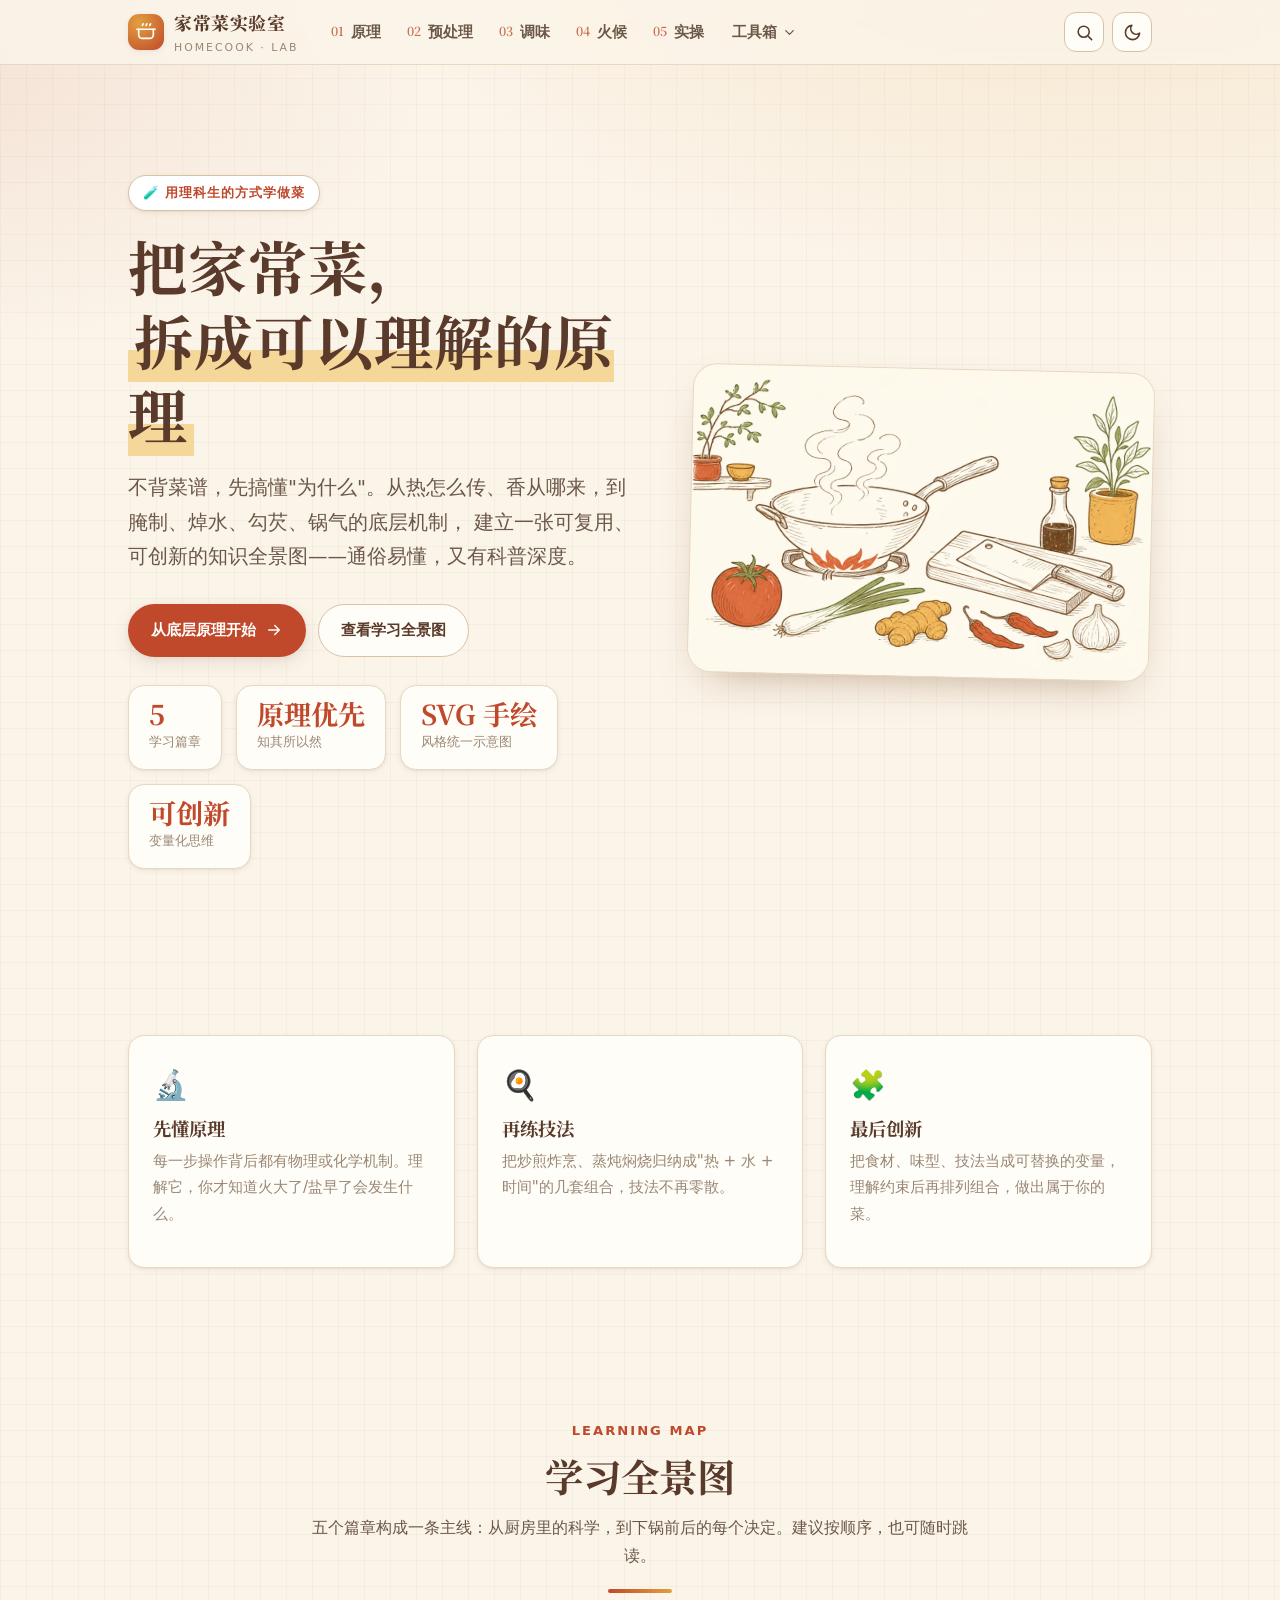
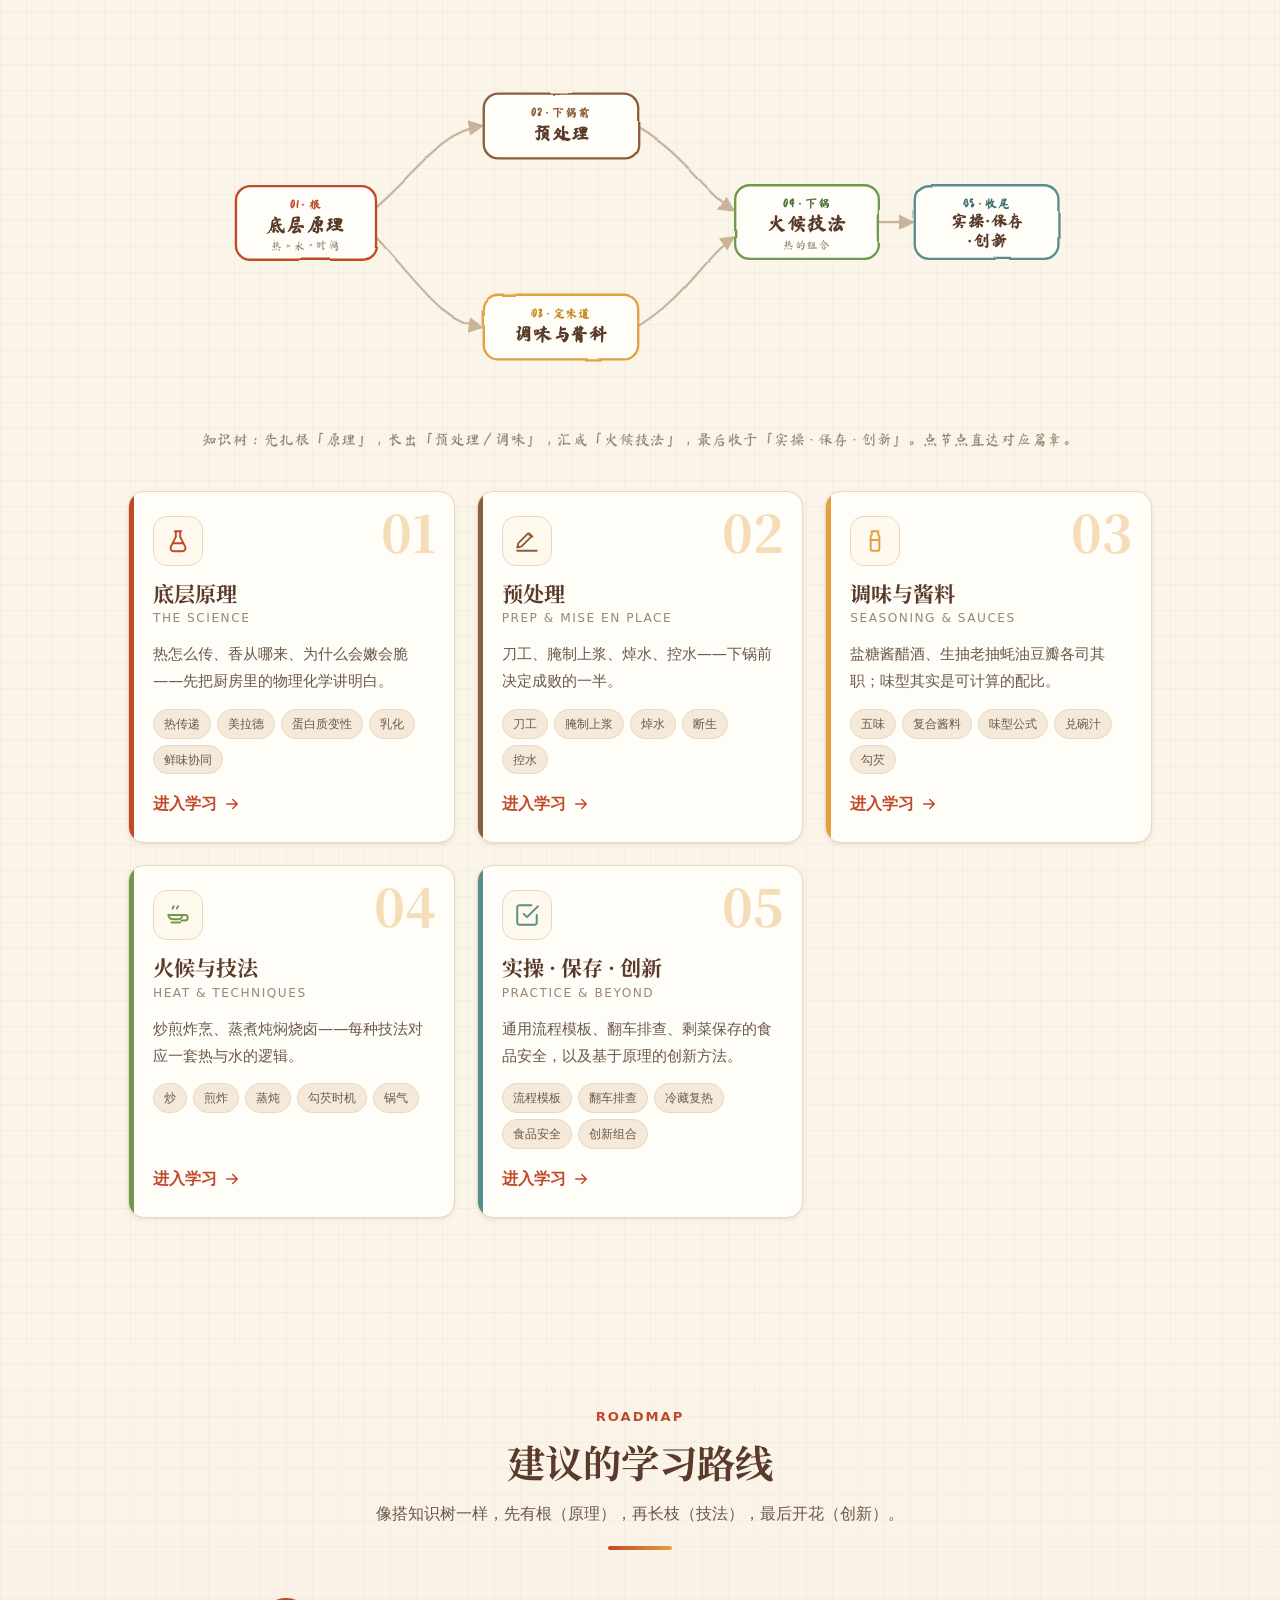
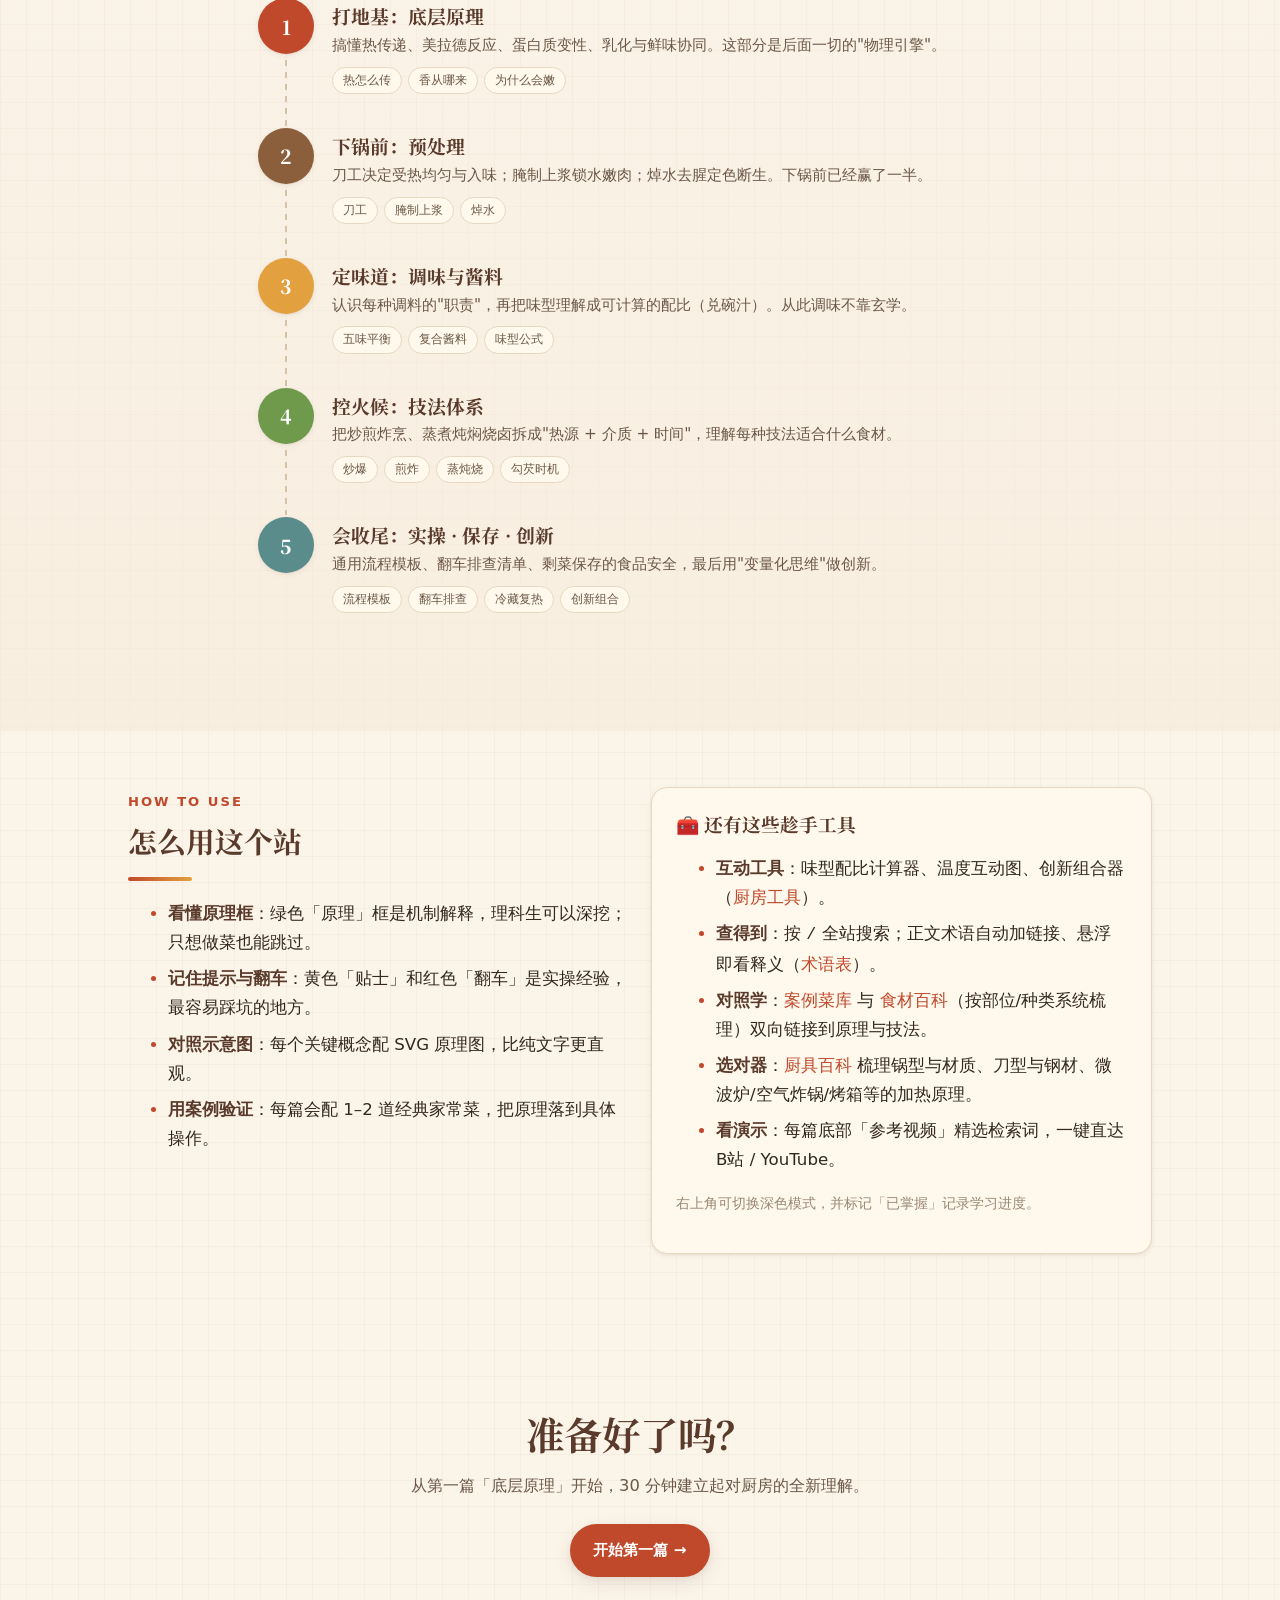
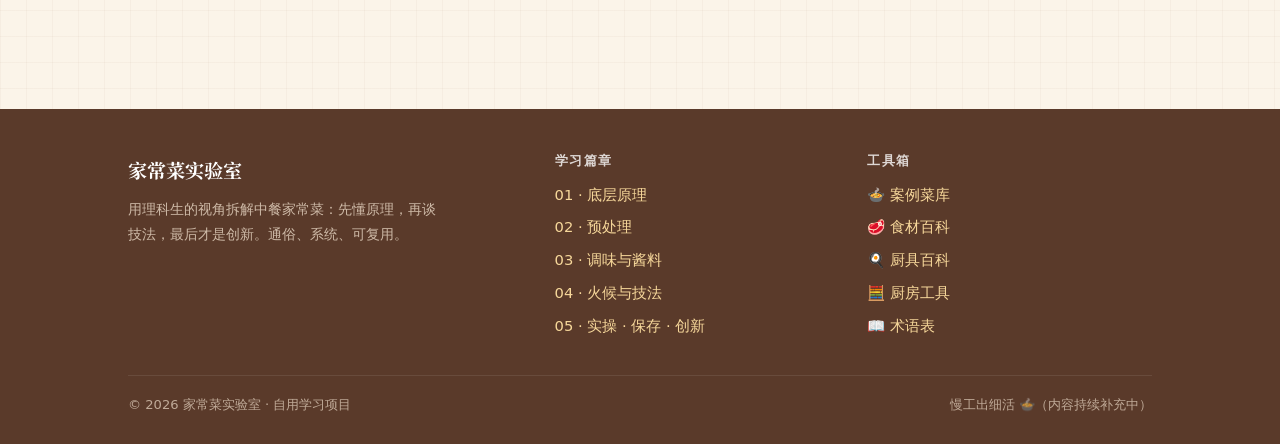
==== commit cf095b0a: "feat: 食材百科/厨具百科 + 手绘切割图 + 移动端三档响应式适配 - 新增「厨具百科」gear.html：锅具/刀具/加热电器/备料工具，含材质与刀型对比 - 「食材档案」升级为「食材百科」i" ====
--- a/index.html
+++ b/index.html
@@ -2,7 +2,7 @@
 <html lang="zh-CN">
 <head>
   <meta charset="UTF-8" />
-  <meta name="viewport" content="width=device-width, initial-scale=1.0" />
+  <meta name="viewport" content="width=device-width, initial-scale=1.0, viewport-fit=cover" />
   <script>(function(){try{var t=localStorage.getItem('hcl-theme');if(t==='dark')document.documentElement.setAttribute('data-theme','dark');}catch(e){}})();</script>
   <title>家常菜实验室 · 用原理学会中餐家常菜</title>
   <meta name="description" content="用理科生视角系统学习中餐家常菜：底层原理、预处理、调味酱料、火候技法、实操与保存。先懂原理，再谈技法，方便创新变换。" />
@@ -208,7 +208,8 @@
           <ul class="prose" style="margin-top:14px">
             <li><strong>互动工具</strong>：味型配比计算器、温度互动图、创新组合器（<a href="tools.html">厨房工具</a>）。</li>
             <li><strong>查得到</strong>：按 <kbd>/</kbd> 全站搜索；正文术语自动加链接、悬浮即看释义（<a href="glossary.html">术语表</a>）。</li>
-            <li><strong>对照学</strong>：<a href="dishes.html">案例菜库</a> 与 <a href="ingredients.html">食材档案</a> 双向链接到原理与技法。</li>
+            <li><strong>对照学</strong>：<a href="dishes.html">案例菜库</a> 与 <a href="ingredients.html">食材百科</a>（按部位/种类系统梳理）双向链接到原理与技法。</li>
+            <li><strong>选对器</strong>：<a href="gear.html">厨具百科</a> 梳理锅型与材质、刀型与钢材、微波炉/空气炸锅/烤箱等的加热原理。</li>
             <li><strong>看演示</strong>：每篇底部「参考视频」精选检索词，一键直达 B站 / YouTube。</li>
           </ul>
           <p class="muted" style="margin-top:14px;font-size:.86rem">右上角可切换深色模式，并标记「已掌握」记录学习进度。</p>
--- a/assets/css/style.css
+++ b/assets/css/style.css
@@ -85,7 +85,7 @@
 ::selection { background: var(--ginger-soft); color: var(--soy); }
 
 /* ---------- 3. 布局容器 ---------- */
-.container { width: 100%; max-width: var(--maxw); margin: 0 auto; padding-inline: var(--space); }
+.container { width: 100%; max-width: var(--maxw); margin: 0 auto; padding-inline: max(var(--space), env(safe-area-inset-left)) max(var(--space), env(safe-area-inset-right)); }
 .container-wide { max-width: 1260px; }
 
 .section { padding-block: clamp(48px, 8vw, 92px); }
@@ -141,7 +141,7 @@
 }
 .nav-toggle svg { width: 22px; height: 22px; }
 
-@media (max-width: 860px) {
+@media (max-width: 780px) {
   .nav-toggle { display: inline-flex; }
   .nav-links {
     position: absolute; top: 64px; left: 0; right: 0;
@@ -224,7 +224,10 @@
 .grid-2 { grid-template-columns: repeat(2, 1fr); }
 .grid-3 { grid-template-columns: repeat(3, 1fr); }
 .grid-auto { grid-template-columns: repeat(auto-fit, minmax(250px, 1fr)); }
-@media (max-width: 760px) { .grid-2, .grid-3 { grid-template-columns: 1fr; } }
+/* 平板档：三列卡片降为两列，双列卡片保持两列 */
+@media (max-width: 1000px) { .grid-3 { grid-template-columns: repeat(2, 1fr); } }
+/* 手机档：全部单列 */
+@media (max-width: 640px) { .grid-2, .grid-3 { grid-template-columns: 1fr; } }
 
 .card {
   background: var(--card); border: 1px solid var(--line);
@@ -289,7 +292,9 @@
 }
 
 /* ---------- 9. 内页排版 prose ---------- */
-.prose { font-size: 1.04rem; }
+.prose { font-size: 1.04rem; min-width: 0; }
+/* 正文示意图随容器缩放，避免在窄屏（竖屏手机）撑破布局产生横向滚动 */
+.prose figure svg { width: 100%; height: auto; max-width: 100%; }
 .prose h2 { font-size: clamp(1.5rem, 3.6vw, 2rem); margin: 56px 0 6px; scroll-margin-top: 80px; }
 .prose h2 .idx { color: var(--brick); font-size: .8em; margin-right: .35em; }
 .prose h3 { font-size: 1.25rem; margin: 34px 0 4px; color: var(--wood); scroll-margin-top: 80px; }
@@ -376,7 +381,10 @@
 .toc a { display: block; padding: 6px 0 6px 14px; color: var(--ink-soft); margin-left: -2px; border-left: 2px solid transparent; }
 .toc a:hover { color: var(--soy); }
 .toc a.active { color: var(--brick); border-left-color: var(--brick); font-weight: 700; }
-@media (max-width: 940px) { .doc-layout { grid-template-columns: 1fr; } .toc { display: none; } }
+/* 平板档：保留侧栏目录，目录略收窄、间距略缩，给正文更多空间 */
+@media (max-width: 940px) { .doc-layout { grid-template-columns: 200px 1fr; gap: 28px; } }
+/* 手机档：目录隐藏，正文单列 */
+@media (max-width: 720px) { .doc-layout { grid-template-columns: 1fr; } .toc { display: none; } }
 
 /* 面包屑 + 章节头 */
 .page-head { padding-block: clamp(34px, 6vw, 56px) 8px; }
@@ -448,7 +456,7 @@
 /* ---------- 13. 页脚 ---------- */
 .site-footer {
   margin-top: 40px; background: var(--soy); color: #EAD9C6;
-  padding-block: 44px 28px;
+  padding-block: 44px max(28px, env(safe-area-inset-bottom));
 }
 .site-footer a { color: var(--ginger-soft); }
 .site-footer .foot-grid { display: grid; grid-template-columns: 1.4fr 1fr 1fr; gap: 28px; }
@@ -525,7 +533,7 @@
 .nav-dropdown a:hover { background: var(--paper-2); color: var(--soy); }
 .nav-dropdown a.active { background: var(--brick); color: #fff; }
 
-@media (max-width: 860px) {
+@media (max-width: 780px) {
   .nav-more-btn { display: none; }
   .nav-more { border-top: 1px solid var(--line); margin-top: 8px; padding-top: 8px; }
   .nav-dropdown {
@@ -625,18 +633,19 @@
    ========================================================= */
 .hcl-term {
   color: inherit; text-decoration: none;
-  border-bottom: 1.5px dotted var(--scallion-dk); cursor: help;
+  border-bottom: 1.5px dotted var(--scallion-dk); cursor: pointer;
   transition: background .15s, border-color .15s;
 }
 .hcl-term:hover { color: inherit; background: #F1F6EC; border-bottom-color: var(--scallion); }
 [data-theme="dark"] .hcl-term:hover { background: #243022; }
 
 .hcl-tip {
-  position: fixed; z-index: 320; max-width: 320px; pointer-events: auto;
+  position: fixed; z-index: 320; max-width: 320px; pointer-events: auto; cursor: pointer;
   background: var(--card); color: var(--ink); border: 1px solid var(--line-strong);
   border-radius: var(--r-md); box-shadow: var(--shadow-lg); padding: 14px 16px;
   opacity: 0; visibility: hidden; transform: translateY(4px); transition: opacity .15s, transform .15s, visibility .15s;
 }
+.hcl-tip:hover { border-color: var(--brick); }
 .hcl-tip.show { opacity: 1; visibility: visible; transform: none; }
 .hcl-tip b { display: flex; align-items: center; gap: 8px; font-family: var(--serif); color: var(--soy); font-size: 1.02rem; }
 .hcl-tip .cat { font-family: var(--sans); font-size: .68rem; font-weight: 700; color: var(--scallion-dk); background: #EEF4E6; border-radius: var(--r-pill); padding: 1px 8px; }
@@ -723,6 +732,116 @@
 .ing-card .inote { font-size: .9rem; color: var(--ink-soft); margin: 0 0 12px; }
 .ing-card .best { font-size: .8rem; color: var(--scallion-dk); font-weight: 700; }
 
+/* =========================================================
+   食材百科（系统版）：分类导航 / 部位地图 / 部位条目
+   ========================================================= */
+/* 分类快捷导航（吸顶在站点头下方） */
+.cat-nav {
+  position: sticky; top: 64px; z-index: 60;
+  background: rgba(251,244,233,.9); backdrop-filter: saturate(1.2) blur(8px);
+  border-bottom: 1px solid var(--line);
+}
+[data-theme="dark"] .cat-nav { background: rgba(31,24,18,.9); }
+.cat-nav-inner {
+  max-width: 1180px; margin: 0 auto; padding: 10px var(--space);
+  display: flex; gap: 8px; overflow-x: auto; scrollbar-width: thin;
+}
+.cat-nav-inner::-webkit-scrollbar { height: 5px; }
+.cat-nav-inner::-webkit-scrollbar-thumb { background: var(--line-strong); border-radius: 999px; }
+.cat-chip {
+  flex: none; display: inline-flex; align-items: center; gap: 6px;
+  font-size: .88rem; font-weight: 700; color: var(--ink-soft);
+  padding: 7px 14px; border-radius: var(--r-pill);
+  background: var(--card); border: 1px solid var(--line-strong);
+  transition: all .15s; white-space: nowrap;
+}
+.cat-chip span { font-size: 1.05rem; }
+.cat-chip:hover { background: var(--card-soft); color: var(--soy); transform: translateY(-1px); }
+.cat-chip.active { background: var(--brick); color: #fff; border-color: var(--brick); }
+
+/* 大类区块 */
+.food-cat { scroll-margin-top: 124px; padding-top: 8px; }
+.food-cat + .food-cat { border-top: 1px dashed var(--line-strong); margin-top: 40px; padding-top: 34px; }
+.food-cat-head { margin: 18px 0 6px; }
+.food-cat-head h2 {
+  display: flex; align-items: baseline; gap: 12px; flex-wrap: wrap;
+  font-size: clamp(1.5rem, 3.4vw, 2rem); margin: 0; border: none; padding: 0;
+}
+.fc-emoji { font-size: 1.5rem; }
+.fc-en { font-family: var(--sans); font-size: .8rem; letter-spacing: 1.5px; text-transform: uppercase; color: var(--ink-faint); font-style: normal; font-weight: 600; }
+.fc-lead { color: var(--ink-soft); font-size: 1rem; max-width: 760px; margin: 10px 0 0; line-height: 1.7; }
+
+/* 小组 */
+.food-group { scroll-margin-top: 124px; margin-top: 30px; }
+.fg-head h3 {
+  display: flex; align-items: center; gap: 9px; font-size: 1.3rem;
+  color: var(--wood); margin: 0; position: relative; padding-left: 14px;
+}
+.fg-head h3::before { content: ""; position: absolute; left: 0; top: 6px; bottom: 6px; width: 5px; border-radius: 999px; background: linear-gradient(180deg, var(--ginger), var(--brick)); }
+.fg-emoji { font-size: 1.15rem; }
+.fg-lead { color: var(--ink-soft); font-size: .92rem; margin: 8px 0 0; max-width: 720px; line-height: 1.65; }
+
+/* 部位地图（肉类）：从前到后的色块条 */
+.cut-map {
+  margin: 16px 0 4px; padding: 16px 18px;
+  background: var(--card-soft); border: 1px dashed var(--line-strong); border-radius: var(--r-md);
+}
+.cut-map-axis { display: flex; justify-content: space-between; font-size: .74rem; color: var(--ink-faint); margin-bottom: 7px; letter-spacing: .5px; }
+.cut-map-track { display: flex; gap: 6px; }
+.cut-seg {
+  flex: 1 1 0; text-align: center; min-width: 0;
+  font-size: .82rem; font-weight: 700; font-family: var(--serif);
+  padding: 9px 6px; border-radius: var(--r-sm); border: 1px solid transparent;
+  white-space: nowrap; overflow: hidden; text-overflow: ellipsis;
+}
+.cut-seg.tender { background: #E9F2DC; color: var(--scallion-dk); border-color: #CADBB0; }
+.cut-seg.mid    { background: #FCEFD3; color: var(--wood);        border-color: #ECD49C; }
+.cut-seg.stew   { background: #F3E0D6; color: var(--brick-dark);  border-color: #E0BBA6; }
+[data-theme="dark"] .cut-seg.tender { background: #26331f; color: #b8d99a; border-color: #3a4d2c; }
+[data-theme="dark"] .cut-seg.mid    { background: #3a2e16; color: #e8b45a; border-color: #5a4a2b; }
+[data-theme="dark"] .cut-seg.stew   { background: #3a261d; color: #e69b80; border-color: #5a3a2a; }
+.cut-map-legend { display: flex; flex-wrap: wrap; gap: 8px 18px; margin-top: 11px; font-size: .76rem; color: var(--ink-soft); }
+.cut-map-legend span { display: inline-flex; align-items: center; gap: 6px; }
+.cut-map-legend i { width: 13px; height: 13px; border-radius: 4px; display: inline-block; }
+.cut-map-legend i.k-tender { background: #CADBB0; }
+.cut-map-legend i.k-mid { background: #ECD49C; }
+.cut-map-legend i.k-stew { background: #E0BBA6; }
+
+/* 条目（部位 / 食材） */
+.food-items { display: grid; gap: 12px; margin-top: 16px; }
+.food-item {
+  display: grid; grid-template-columns: minmax(180px, 230px) 1fr; gap: 8px 24px;
+  background: var(--card); border: 1px solid var(--line); border-radius: var(--r-md);
+  padding: 16px 20px; box-shadow: var(--shadow-sm);
+  transition: transform .15s, box-shadow .15s, border-color .15s;
+}
+.food-item:hover { transform: translateY(-2px); box-shadow: var(--shadow-md); border-color: var(--line-strong); }
+.fi-name { margin: 0 0 8px; font-size: 1.06rem; color: var(--soy); }
+.fi-tags { display: flex; flex-wrap: wrap; gap: 5px; }
+.fi-tag {
+  font-size: .73rem; font-family: var(--serif); color: var(--soy);
+  background: var(--card-soft); border: 1px dashed var(--line-strong);
+  padding: 2px 9px; border-radius: 7px;
+}
+.fi-meta { min-width: 0; }
+.fi-line { margin: 0 0 6px; font-size: .9rem; color: var(--ink); line-height: 1.6; }
+.fi-key {
+  display: inline-block; min-width: 2.4em; margin-right: 8px;
+  font-size: .74rem; font-weight: 700; color: var(--ink-faint);
+  vertical-align: 1px;
+}
+.fi-line b { font-weight: 700; color: var(--scallion-dk); }
+.fi-line i { font-style: normal; color: var(--line-strong); margin: 0 5px; }
+.fi-note { margin: 8px 0 0; font-size: .88rem; color: var(--ink-soft); line-height: 1.65; }
+.fi-note::before { content: "💡 "; }
+.fi-care { color: var(--ink-faint); }
+.fi-care::before { content: "🧽 "; }
+@media (max-width: 640px) {
+  .food-item { grid-template-columns: 1fr; gap: 10px; padding: 15px 16px; }
+  .fi-main { padding-bottom: 10px; border-bottom: 1px dashed var(--line); }
+  .cut-seg { font-size: .72rem; padding: 8px 3px; }
+}
+
 /* 工具卡 / 计算器 / 仪表 / 组合器 */
 .tool-card { margin: 26px 0; }
 .tool-card > h2 { display: flex; align-items: center; gap: 10px; font-size: 1.4rem; margin: 0 0 4px; }
@@ -771,3 +890,67 @@
 .mindmap-wrap svg { width: 100%; height: auto; }
 .mindmap-wrap a text { cursor: pointer; }
 .mindmap-wrap a:hover .mm-node { filter: brightness(1.06); }
+
+/* ===== 部位手绘切割图 ===== */
+/* 把肉类“部位地图”从平面色条升级为手绘动物侧影“切割图”。
+   分区配色沿用 .cut-seg 的 嫩/两可/耐火 语义；描边复用全站 #rough 抖动滤镜。 */
+.cut-figure {
+  margin: 16px 0 4px; padding: 12px 14px 10px;
+  background: var(--card-soft); border: 1px dashed var(--line-strong); border-radius: var(--r-md);
+}
+.cut-svg { display: block; width: 100%; height: auto; max-width: 560px; margin: 0 auto; overflow: visible; }
+.cut-svg .cut-base { fill: var(--card); }
+.cut-svg .cut-region { transition: opacity .18s ease, filter .18s ease; }
+.cut-svg .cut-region.tender { fill: #E9F2DC; }
+.cut-svg .cut-region.mid    { fill: #FCEFD3; }
+.cut-svg .cut-region.stew   { fill: #F3E0D6; }
+.cut-svg .cut-region.is-link { cursor: pointer; }
+.cut-svg .cut-region:hover { filter: saturate(1.4) brightness(.96) drop-shadow(0 1px 2px rgba(90, 58, 42, .28)); }
+.cut-svg .cut-outline { fill: none; stroke: var(--soy); stroke-width: 2.6; stroke-linejoin: round; stroke-linecap: round; }
+.cut-svg .cut-part { fill: var(--card); stroke: var(--soy); stroke-width: 2.2; stroke-linejoin: round; stroke-linecap: round; }
+.cut-svg .cut-stroke { fill: none; stroke: var(--soy); stroke-width: 2.2; stroke-linejoin: round; stroke-linecap: round; }
+.cut-svg .cut-divider { fill: none; stroke: var(--ink-faint); stroke-width: 1.3; stroke-dasharray: 2 5; stroke-linecap: round; opacity: .7; }
+.cut-svg .cut-ink { fill: var(--soy); }
+.cut-svg .cut-comb { fill: #D9603C; }
+.cut-svg .cut-beak { fill: var(--ginger); }
+.cut-svg .cut-label {
+  font-family: var(--serif); font-weight: 700; font-size: 14px; text-anchor: middle;
+  paint-order: stroke; stroke: var(--card-soft); stroke-width: 3.4px; stroke-linejoin: round;
+  dominant-baseline: middle; pointer-events: none;
+}
+.cut-svg .cut-label.tender { fill: var(--scallion-dk); }
+.cut-svg .cut-label.mid    { fill: var(--wood); }
+.cut-svg .cut-label.stew   { fill: var(--brick-dark); }
+.cut-svg .cut-tag { pointer-events: auto; font-size: 12.5px; }
+.cut-svg .cut-tag.is-link { cursor: pointer; }
+.cut-figure .cut-map-legend { margin-top: 6px; justify-content: center; }
+.cut-figure figcaption { margin-top: 7px; font-size: .76rem; color: var(--ink-faint); text-align: center; line-height: 1.5; }
+[data-theme="dark"] .cut-svg .cut-region.tender { fill: #26331f; }
+[data-theme="dark"] .cut-svg .cut-region.mid    { fill: #3a2e16; }
+[data-theme="dark"] .cut-svg .cut-region.stew   { fill: #3a261d; }
+[data-theme="dark"] .cut-svg .cut-label.tender { fill: #b8d99a; }
+[data-theme="dark"] .cut-svg .cut-label.mid    { fill: #e8b45a; }
+[data-theme="dark"] .cut-svg .cut-label.stew   { fill: #e69b80; }
+/* 点击分区后，被定位的部位条目短暂高亮 */
+.fi-flash { animation: fiFlash 1.7s ease; }
+@keyframes fiFlash {
+  0%, 100% { box-shadow: none; }
+  12% { box-shadow: 0 0 0 3px var(--ginger-soft); border-color: var(--ginger); }
+}
+@media (max-width: 560px) {
+  .cut-svg .cut-label { font-size: 13px; }
+  .cut-svg .cut-tag { font-size: 12px; }
+}
+
+/* ---------- 16. 触摸设备适配（无悬停指针） ---------- */
+/* 触摸屏没有真正的 hover：点按后“上浮/位移”动效会粘连停留，这里统一取消位移效果 */
+@media (hover: none) {
+  .card:hover,
+  .chapter-card:hover,
+  .btn:hover,
+  .btn-primary:hover,
+  .btn-ghost:hover { transform: none; }
+  .hero-art img:hover { transform: none; rotate: 0deg; }
+  .chapter-card:hover .go svg { transform: none; }
+  .mindmap-wrap a:hover .mm-node { transform: none; filter: none; }
+}
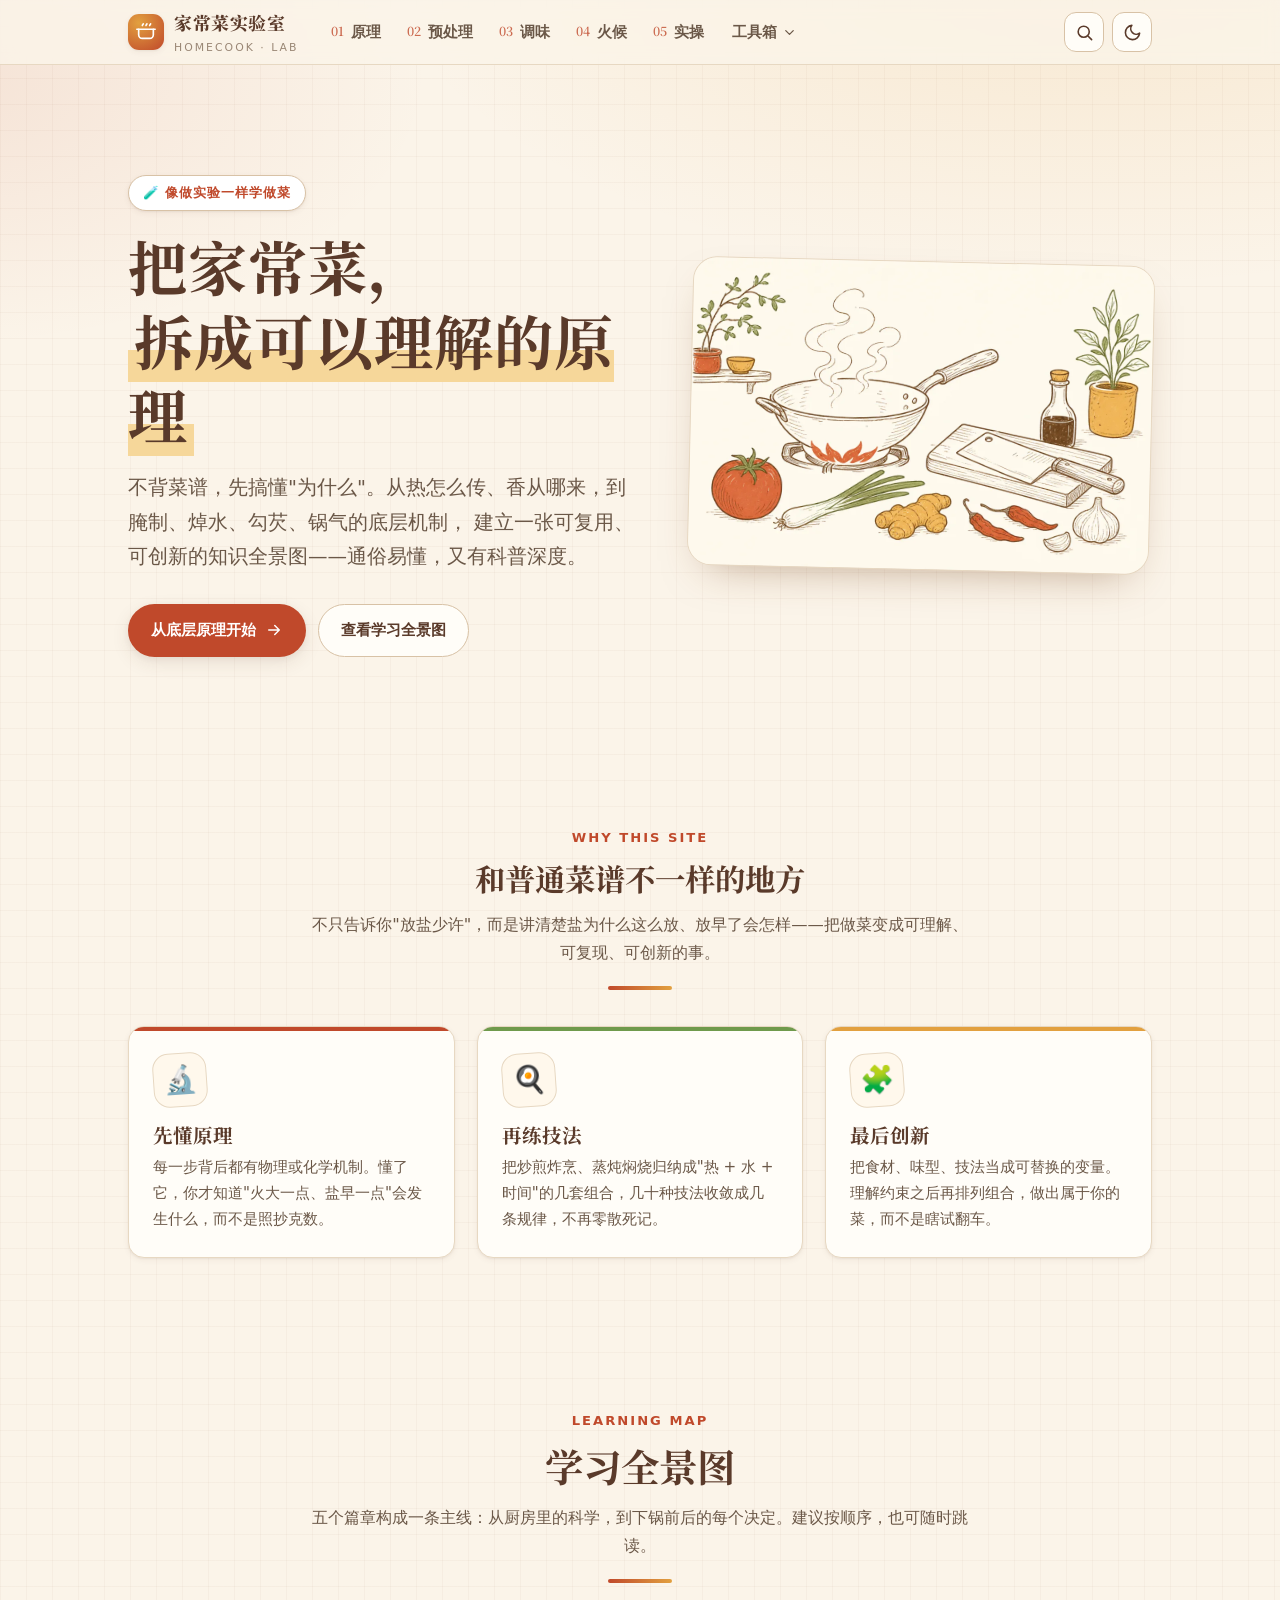
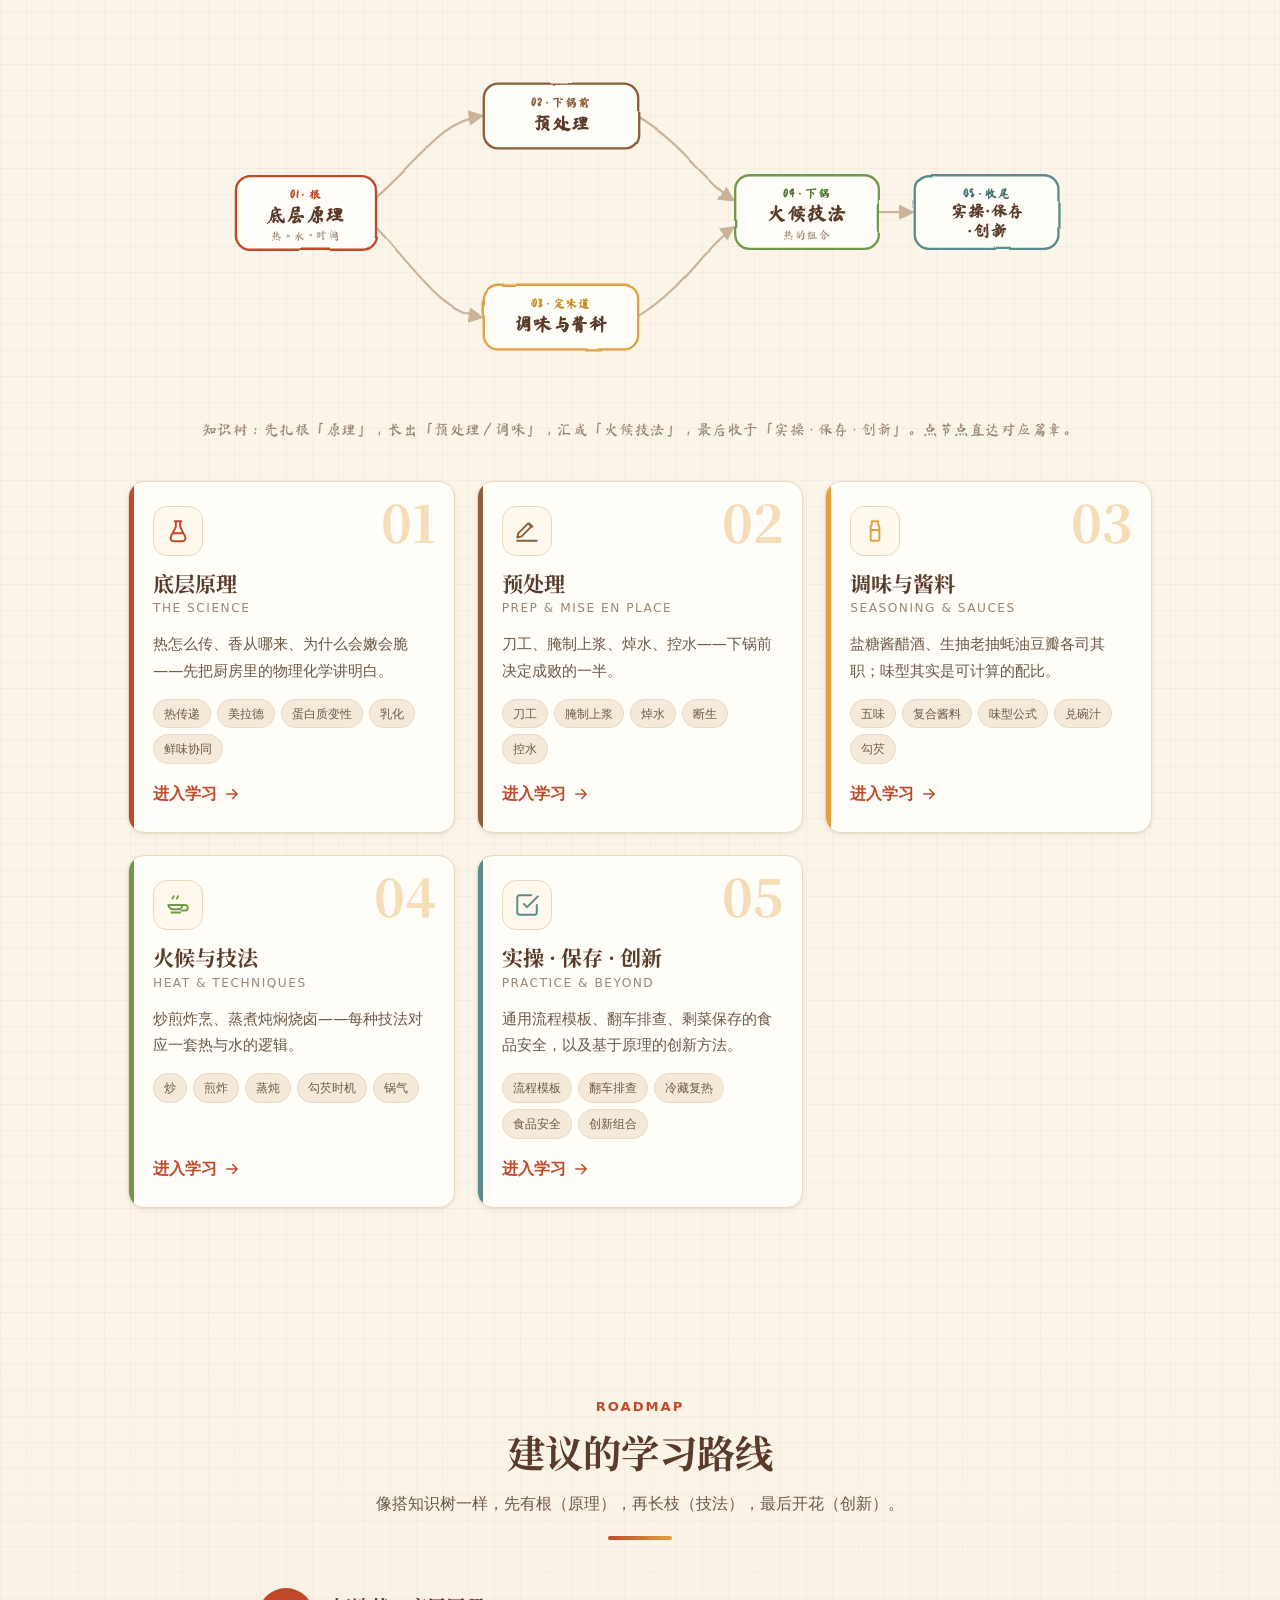
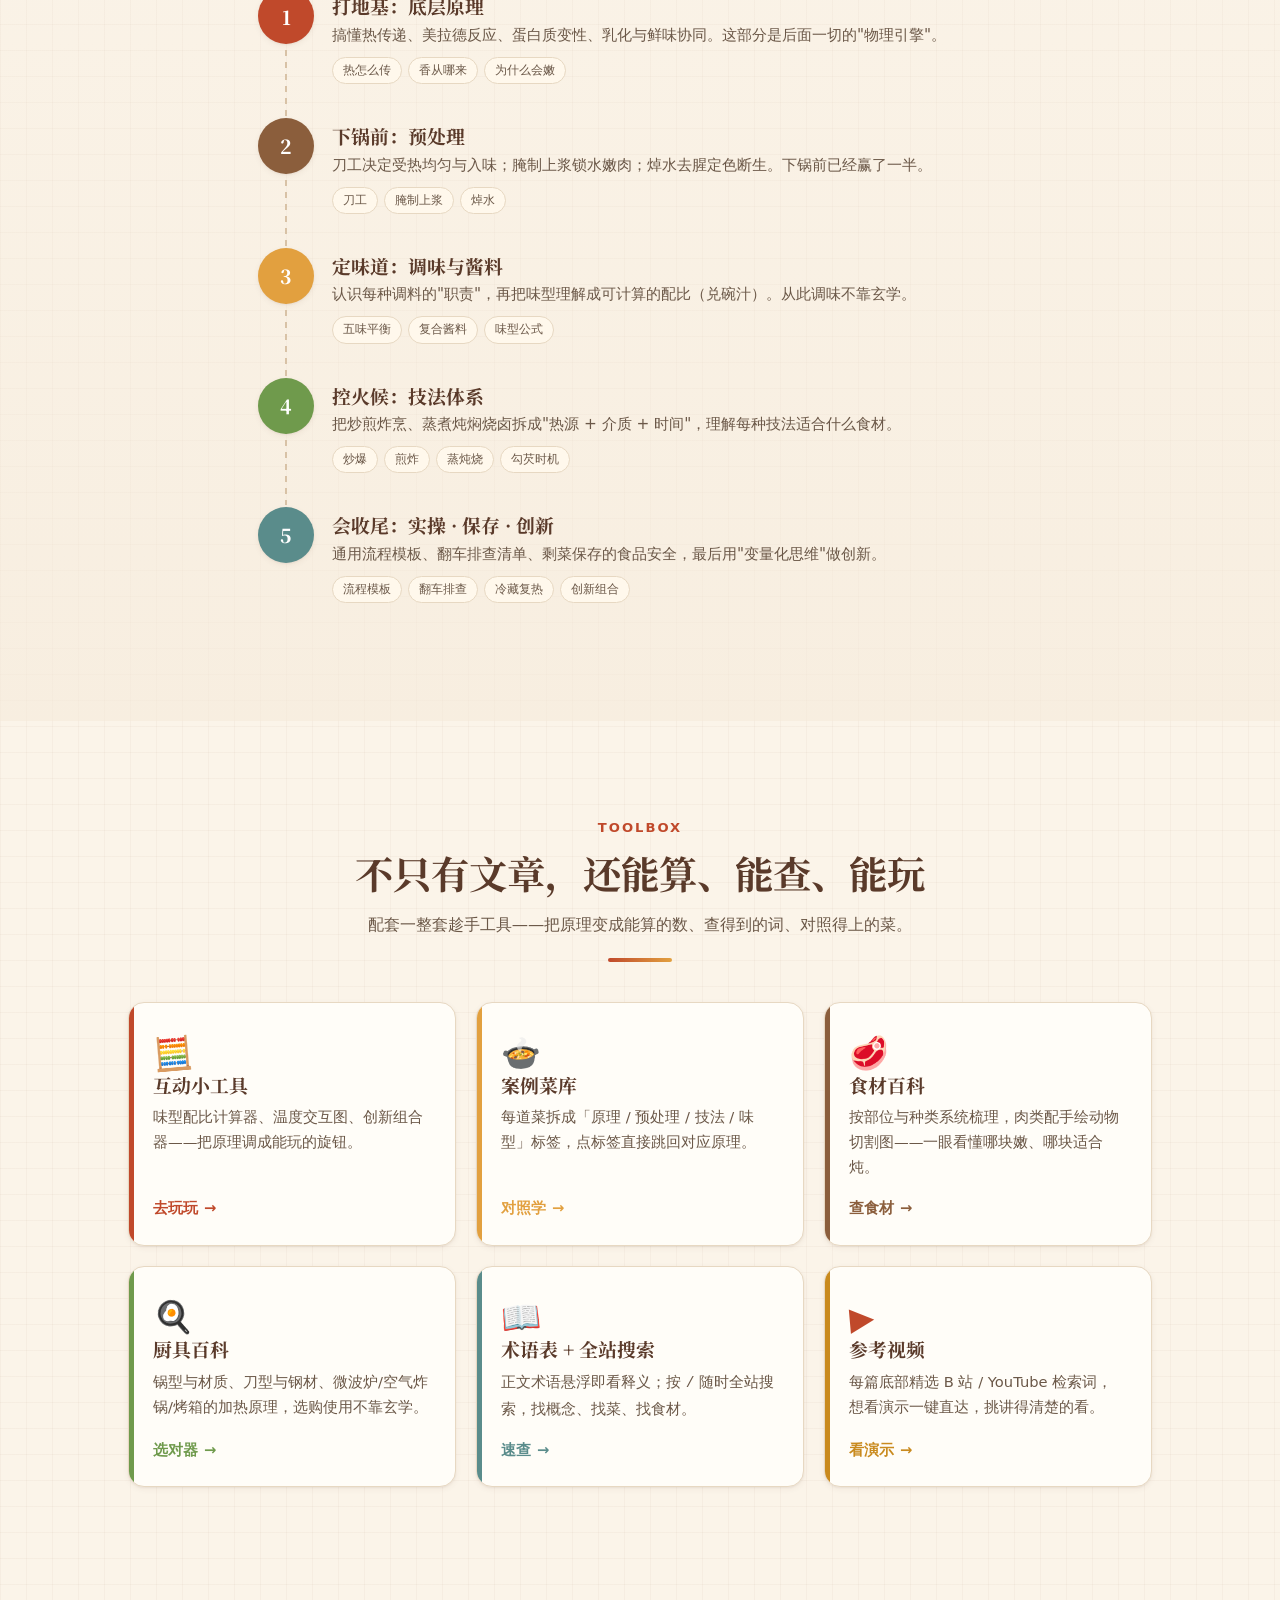
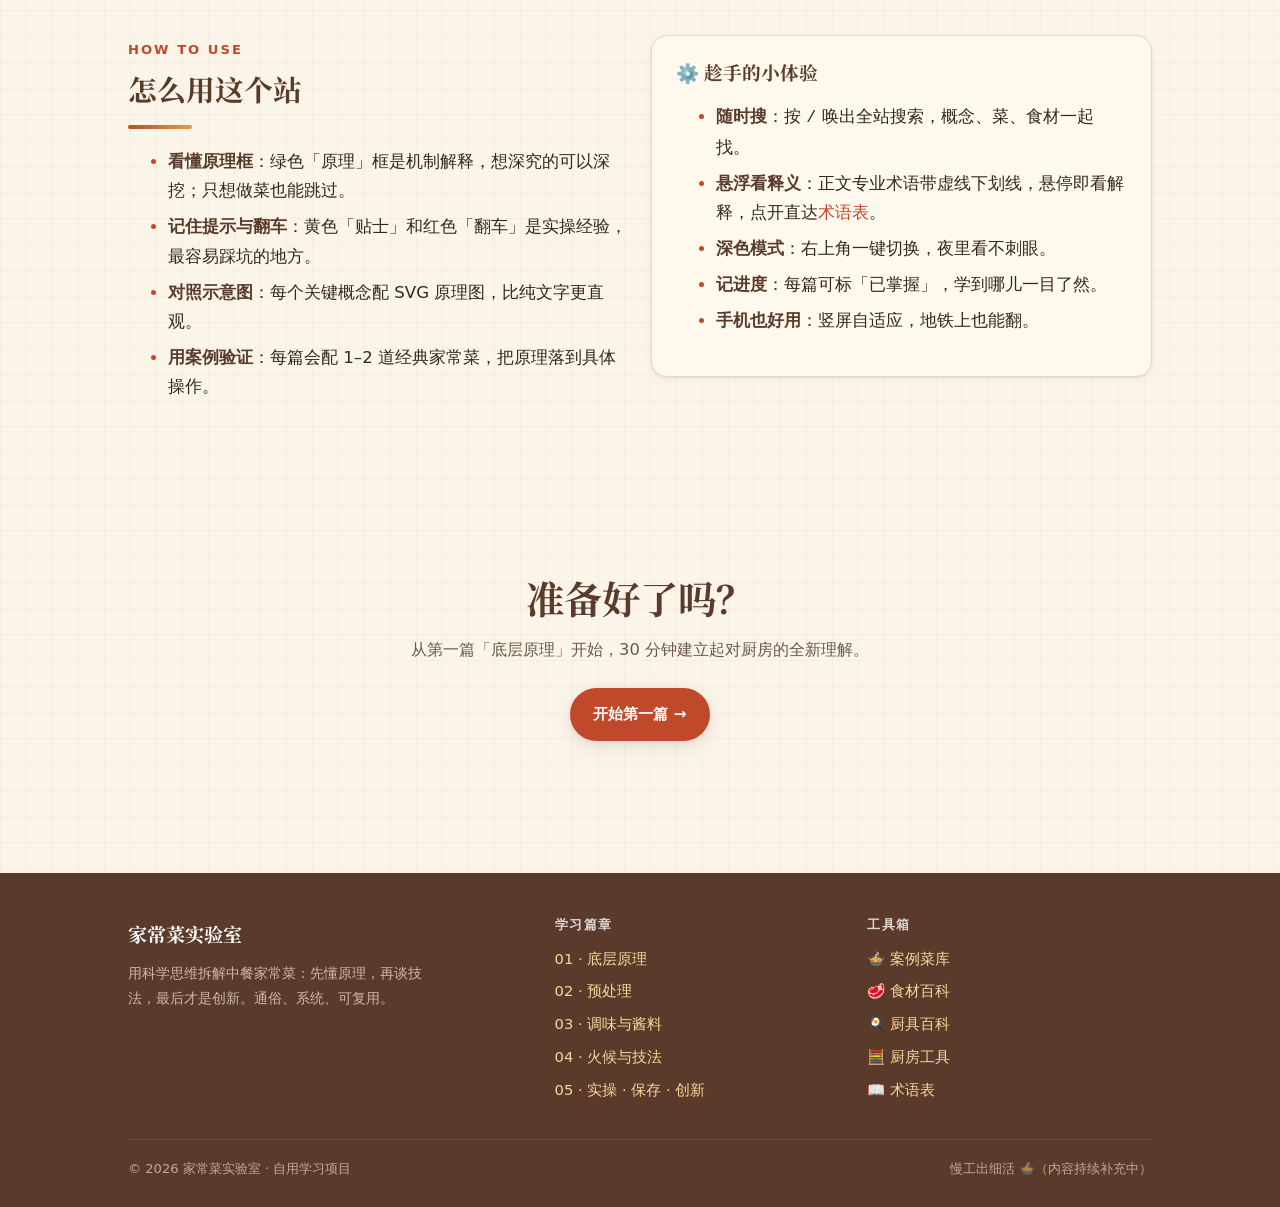
==== commit 7f9b2abc: "feat: 食材/厨具每条目手绘示意图（122张）+ 分类插图 + 首页改版 - 食材百科(77)/厨具百科(45)每个条目配手绘 WebP 缩略图，共 122 张 - renderItem 改为派生" ====
--- a/index.html
+++ b/index.html
@@ -5,7 +5,7 @@
   <meta name="viewport" content="width=device-width, initial-scale=1.0, viewport-fit=cover" />
   <script>(function(){try{var t=localStorage.getItem('hcl-theme');if(t==='dark')document.documentElement.setAttribute('data-theme','dark');}catch(e){}})();</script>
   <title>家常菜实验室 · 用原理学会中餐家常菜</title>
-  <meta name="description" content="用理科生视角系统学习中餐家常菜：底层原理、预处理、调味酱料、火候技法、实操与保存。先懂原理，再谈技法，方便创新变换。" />
+  <meta name="description" content="用科学思维系统学习中餐家常菜：底层原理、预处理、调味酱料、火候技法、实操与保存。先懂原理，再谈技法，方便创新变换。" />
   <link rel="preconnect" href="https://fonts.googleapis.com" />
   <link rel="preconnect" href="https://fonts.gstatic.com" crossorigin />
   <link href="https://fonts.googleapis.com/css2?family=Noto+Serif+SC:wght@500;700;900&display=swap" rel="stylesheet" />
@@ -19,7 +19,7 @@
     <div class="container">
       <div class="hero-inner">
         <div class="hero-copy">
-          <span class="eyebrow">🧪 用理科生的方式学做菜</span>
+          <span class="eyebrow">🧪 像做实验一样学做菜</span>
           <h1>把家常菜，<br /><span class="hl">拆成可以理解的原理</span></h1>
           <p class="lead">
             不背菜谱，先搞懂"为什么"。从热怎么传、香从哪来，到腌制、焯水、勾芡、锅气的底层机制，
@@ -29,12 +29,6 @@
             <a class="btn btn-primary" href="principles.html">从底层原理开始 <svg viewBox="0 0 24 24" fill="none" stroke="currentColor" stroke-width="2" stroke-linecap="round" stroke-linejoin="round"><path d="M5 12h14M13 6l6 6-6 6"/></svg></a>
             <a class="btn btn-ghost" href="#map">查看学习全景图</a>
           </div>
-          <div class="stat-row">
-            <div class="stat"><b>5</b><span>学习篇章</span></div>
-            <div class="stat"><b>原理优先</b><span>知其所以然</span></div>
-            <div class="stat"><b>SVG 手绘</b><span>风格统一示意图</span></div>
-            <div class="stat"><b>可创新</b><span>变量化思维</span></div>
-          </div>
         </div>
         <div class="hero-art">
           <img src="assets/img/hero-kitchen.webp" width="1100" height="733"
@@ -44,25 +38,31 @@
     </div>
   </section>
 
-  <!-- 学习理念 -->
+  <!-- 这站哪里不一样 -->
   <section class="section-tight">
     <div class="container">
-      <div class="grid grid-3">
-        <div class="card reveal">
-          <div class="ic" style="font-size:1.8rem">🔬</div>
-          <h3 style="margin:.4rem 0 0;font-size:1.15rem">先懂原理</h3>
-          <p class="muted" style="margin-top:8px;font-size:.95rem">每一步操作背后都有物理或化学机制。理解它，你才知道火大了/盐早了会发生什么。</p>
-        </div>
-        <div class="card reveal">
-          <div class="ic" style="font-size:1.8rem">🍳</div>
-          <h3 style="margin:.4rem 0 0;font-size:1.15rem">再练技法</h3>
-          <p class="muted" style="margin-top:8px;font-size:.95rem">把炒煎炸烹、蒸炖焖烧归纳成"热 + 水 + 时间"的几套组合，技法不再零散。</p>
-        </div>
-        <div class="card reveal">
-          <div class="ic" style="font-size:1.8rem">🧩</div>
-          <h3 style="margin:.4rem 0 0;font-size:1.15rem">最后创新</h3>
-          <p class="muted" style="margin-top:8px;font-size:.95rem">把食材、味型、技法当成可替换的变量，理解约束后再排列组合，做出属于你的菜。</p>
-        </div>
+      <div class="center">
+        <span class="kicker">Why this site</span>
+        <h2 class="section-title" style="font-size:1.9rem">和普通菜谱不一样的地方</h2>
+        <p class="section-sub" style="margin-inline:auto">不只告诉你"放盐少许"，而是讲清楚盐为什么这么放、放早了会怎样——把做菜变成可理解、可复现、可创新的事。</p>
+        <div class="lead-divider" style="margin-inline:auto"></div>
+      </div>
+      <div class="why-grid">
+        <article class="why-card reveal" style="--fc:#C0492B">
+          <span class="why-ic">🔬</span>
+          <h3>先懂原理</h3>
+          <p>每一步背后都有物理或化学机制。懂了它，你才知道"火大一点、盐早一点"会发生什么，而不是照抄克数。</p>
+        </article>
+        <article class="why-card reveal" style="--fc:#6F9A4C">
+          <span class="why-ic">🍳</span>
+          <h3>再练技法</h3>
+          <p>把炒煎炸烹、蒸炖焖烧归纳成"热 + 水 + 时间"的几套组合，几十种技法收敛成几条规律，不再零散死记。</p>
+        </article>
+        <article class="why-card reveal" style="--fc:#E2A03F">
+          <span class="why-ic">🧩</span>
+          <h3>最后创新</h3>
+          <p>把食材、味型、技法当成可替换的变量。理解约束之后再排列组合，做出属于你的菜，而不是瞎试翻车。</p>
+        </article>
       </div>
     </div>
   </section>
@@ -188,6 +188,56 @@
     </div>
   </section>
 
+  <!-- 工具箱亮点 -->
+  <section class="section" id="toolbox">
+    <div class="container">
+      <div class="center">
+        <span class="kicker">Toolbox</span>
+        <h2 class="section-title">不只有文章，还能算、能查、能玩</h2>
+        <p class="section-sub" style="margin-inline:auto">配套一整套趁手工具——把原理变成能算的数、查得到的词、对照得上的菜。</p>
+        <div class="lead-divider" style="margin-inline:auto"></div>
+      </div>
+      <div class="feature-wall" style="margin-top:40px">
+        <a class="feature-card reveal" href="tools.html" style="--fc:#C0492B">
+          <span class="fc-ic">🧮</span>
+          <h3>互动小工具</h3>
+          <p>味型配比计算器、温度交互图、创新组合器——把原理调成能玩的旋钮。</p>
+          <span class="fc-go">去玩玩 <i>→</i></span>
+        </a>
+        <a class="feature-card reveal" href="dishes.html" style="--fc:#E2A03F">
+          <span class="fc-ic">🍲</span>
+          <h3>案例菜库</h3>
+          <p>每道菜拆成「原理 / 预处理 / 技法 / 味型」标签，点标签直接跳回对应原理。</p>
+          <span class="fc-go">对照学 <i>→</i></span>
+        </a>
+        <a class="feature-card reveal" href="ingredients.html" style="--fc:#8B5E3C">
+          <span class="fc-ic">🥩</span>
+          <h3>食材百科</h3>
+          <p>按部位与种类系统梳理，肉类配手绘动物切割图——一眼看懂哪块嫩、哪块适合炖。</p>
+          <span class="fc-go">查食材 <i>→</i></span>
+        </a>
+        <a class="feature-card reveal" href="gear.html" style="--fc:#6F9A4C">
+          <span class="fc-ic">🍳</span>
+          <h3>厨具百科</h3>
+          <p>锅型与材质、刀型与钢材、微波炉/空气炸锅/烤箱的加热原理，选购使用不靠玄学。</p>
+          <span class="fc-go">选对器 <i>→</i></span>
+        </a>
+        <a class="feature-card reveal" href="glossary.html" style="--fc:#5A8C8B">
+          <span class="fc-ic">📖</span>
+          <h3>术语表 + 全站搜索</h3>
+          <p>正文术语悬浮即看释义；按 <kbd>/</kbd> 随时全站搜索，找概念、找菜、找食材。</p>
+          <span class="fc-go">速查 <i>→</i></span>
+        </a>
+        <a class="feature-card reveal" href="principles.html" style="--fc:#C98A1E">
+          <span class="fc-ic">▶️</span>
+          <h3>参考视频</h3>
+          <p>每篇底部精选 B 站 / YouTube 检索词，想看演示一键直达，挑讲得清楚的看。</p>
+          <span class="fc-go">看演示 <i>→</i></span>
+        </a>
+      </div>
+    </div>
+  </section>
+
   <!-- 如何使用本站 -->
   <section class="section-tight">
     <div class="container">
@@ -197,22 +247,21 @@
           <h2 class="section-title" style="font-size:1.8rem">怎么用这个站</h2>
           <div class="lead-divider"></div>
           <ul class="prose" style="margin-top:18px">
-            <li><strong>看懂原理框</strong>：绿色「原理」框是机制解释，理科生可以深挖；只想做菜也能跳过。</li>
+            <li><strong>看懂原理框</strong>：绿色「原理」框是机制解释，想深究的可以深挖；只想做菜也能跳过。</li>
             <li><strong>记住提示与翻车</strong>：黄色「贴士」和红色「翻车」是实操经验，最容易踩坑的地方。</li>
             <li><strong>对照示意图</strong>：每个关键概念配 SVG 原理图，比纯文字更直观。</li>
             <li><strong>用案例验证</strong>：每篇会配 1–2 道经典家常菜，把原理落到具体操作。</li>
           </ul>
         </div>
         <div class="card card-soft reveal" style="background:var(--card-soft)">
-          <h3 style="margin-top:0">🧰 还有这些趁手工具</h3>
+          <h3 style="margin-top:0">⚙️ 趁手的小体验</h3>
           <ul class="prose" style="margin-top:14px">
-            <li><strong>互动工具</strong>：味型配比计算器、温度互动图、创新组合器（<a href="tools.html">厨房工具</a>）。</li>
-            <li><strong>查得到</strong>：按 <kbd>/</kbd> 全站搜索；正文术语自动加链接、悬浮即看释义（<a href="glossary.html">术语表</a>）。</li>
-            <li><strong>对照学</strong>：<a href="dishes.html">案例菜库</a> 与 <a href="ingredients.html">食材百科</a>（按部位/种类系统梳理）双向链接到原理与技法。</li>
-            <li><strong>选对器</strong>：<a href="gear.html">厨具百科</a> 梳理锅型与材质、刀型与钢材、微波炉/空气炸锅/烤箱等的加热原理。</li>
-            <li><strong>看演示</strong>：每篇底部「参考视频」精选检索词，一键直达 B站 / YouTube。</li>
+            <li><strong>随时搜</strong>：按 <kbd>/</kbd> 唤出全站搜索，概念、菜、食材一起找。</li>
+            <li><strong>悬浮看释义</strong>：正文专业术语带虚线下划线，悬停即看解释，点开直达<a href="glossary.html">术语表</a>。</li>
+            <li><strong>深色模式</strong>：右上角一键切换，夜里看不刺眼。</li>
+            <li><strong>记进度</strong>：每篇可标「已掌握」，学到哪儿一目了然。</li>
+            <li><strong>手机也好用</strong>：竖屏自适应，地铁上也能翻。</li>
           </ul>
-          <p class="muted" style="margin-top:14px;font-size:.86rem">右上角可切换深色模式，并标记「已掌握」记录学习进度。</p>
         </div>
       </div>
     </div>
--- a/assets/css/style.css
+++ b/assets/css/style.css
@@ -151,7 +151,16 @@
     max-height: 0; overflow: hidden; padding-block: 0;
     transition: max-height .28s ease, padding-block .28s ease;
   }
-  .nav-links.open { max-height: 70vh; padding-block: 12px 18px; }
+  .nav-links.open {
+    max-height: 78vh;
+    /* 用动态视口高度，扣掉顶栏，避免被手机地址栏挤掉底部项 */
+    max-height: min(78vh, calc(100dvh - 64px));
+    padding-block: 12px 18px;
+    /* 内容超高时可滚动，确保能划到最后一项（术语表） */
+    overflow-y: auto;
+    overscroll-behavior: contain;
+    -webkit-overflow-scrolling: touch;
+  }
   .nav-links a { padding: 12px 14px; }
 }
 
@@ -431,11 +440,48 @@
 .road-step .body .tags { margin-top: 8px; display: flex; flex-wrap: wrap; gap: 6px; }
 .road-step .body .tags span { font-size: .76rem; background: var(--card-soft); border: 1px solid var(--line); padding: 2px 10px; border-radius: var(--r-pill); color: var(--ink-soft); }
 
-/* ---------- 12. 统计 / 特性小块 ---------- */
-.stat-row { display: flex; flex-wrap: wrap; gap: 14px; margin-top: 28px; }
-.stat { background: var(--card); border: 1px solid var(--line); border-radius: var(--r-md); padding: 14px 20px; box-shadow: var(--shadow-sm); }
-.stat b { display: block; font-family: var(--serif); font-size: 1.7rem; color: var(--brick); line-height: 1; }
-.stat span { font-size: .82rem; color: var(--ink-faint); }
+/* ---------- 12. 首页：理念三卡 + 工具箱卡片墙 ---------- */
+/* 「和普通菜谱不一样」三卡 */
+.why-grid { display: grid; grid-template-columns: repeat(3, 1fr); gap: 22px; margin-top: 36px; }
+.why-card {
+  position: relative; background: var(--card); border: 1px solid var(--line);
+  border-radius: var(--r-md); padding: 26px 24px 24px; box-shadow: var(--shadow-sm);
+  overflow: hidden; transition: transform .18s, box-shadow .18s, border-color .18s;
+}
+.why-card::before { content: ""; position: absolute; left: 0; top: 0; right: 0; height: 4px; background: var(--fc, var(--brick)); }
+.why-card:hover { transform: translateY(-4px); box-shadow: var(--shadow-md); border-color: var(--line-strong); }
+.why-ic {
+  display: inline-grid; place-items: center; width: 54px; height: 54px; font-size: 1.7rem;
+  border-radius: 16px; background: var(--card-soft); border: 1px solid var(--line);
+  rotate: -4deg; transition: rotate .2s ease;
+}
+.why-card:hover .why-ic { rotate: 3deg; }
+.why-card h3 { margin: 16px 0 0; font-size: 1.22rem; color: var(--soy); }
+.why-card p { margin: 8px 0 0; font-size: .95rem; color: var(--ink-soft); line-height: 1.7; }
+
+/* 工具箱亮点卡片墙 */
+.feature-wall { display: grid; grid-template-columns: repeat(3, 1fr); gap: 20px; }
+.feature-card {
+  position: relative; display: flex; flex-direction: column;
+  background: var(--card); border: 1px solid var(--line); border-radius: var(--r-md);
+  padding: 24px; box-shadow: var(--shadow-sm); overflow: hidden;
+  transition: transform .18s, box-shadow .18s, border-color .18s;
+}
+.feature-card::before { content: ""; position: absolute; left: 0; top: 0; bottom: 0; width: 5px; background: var(--fc, var(--brick)); }
+.feature-card:hover { transform: translateY(-5px); box-shadow: var(--shadow-lg); border-color: var(--fc, var(--line-strong)); }
+.fc-ic {
+  font-size: 2rem; line-height: 1; display: inline-block;
+  rotate: -5deg; transition: rotate .2s ease, transform .2s ease;
+}
+.feature-card:hover .fc-ic { rotate: 4deg; transform: scale(1.08); }
+.feature-card h3 { margin: 14px 0 0; font-size: 1.18rem; color: var(--soy); }
+.feature-card p { margin: 8px 0 16px; font-size: .92rem; color: var(--ink-soft); line-height: 1.7; flex: 1; }
+.fc-go { font-weight: 700; color: var(--fc, var(--brick)); font-size: .92rem; display: inline-flex; align-items: center; gap: 6px; }
+.fc-go i { font-style: normal; transition: transform .18s; }
+.feature-card:hover .fc-go i { transform: translateX(5px); }
+
+@media (max-width: 1000px) { .why-grid, .feature-wall { grid-template-columns: repeat(2, 1fr); } }
+@media (max-width: 640px) { .why-grid, .feature-wall { grid-template-columns: 1fr; } }
 
 /* 视频占位 */
 .video-ph {
@@ -762,7 +808,11 @@
 /* 大类区块 */
 .food-cat { scroll-margin-top: 124px; padding-top: 8px; }
 .food-cat + .food-cat { border-top: 1px dashed var(--line-strong); margin-top: 40px; padding-top: 34px; }
-.food-cat-head { margin: 18px 0 6px; }
+.food-cat-head {
+  margin: 18px 0 6px;
+  display: flex; align-items: center; gap: clamp(18px, 3vw, 40px);
+}
+.fc-text { flex: 1 1 auto; min-width: 0; }
 .food-cat-head h2 {
   display: flex; align-items: baseline; gap: 12px; flex-wrap: wrap;
   font-size: clamp(1.5rem, 3.4vw, 2rem); margin: 0; border: none; padding: 0;
@@ -770,6 +820,25 @@
 .fc-emoji { font-size: 1.5rem; }
 .fc-en { font-family: var(--sans); font-size: .8rem; letter-spacing: 1.5px; text-transform: uppercase; color: var(--ink-faint); font-style: normal; font-weight: 600; }
 .fc-lead { color: var(--ink-soft); font-size: 1rem; max-width: 760px; margin: 10px 0 0; line-height: 1.7; }
+
+/* 大类头部手绘插画：宽屏靠右、随分类奇偶轻微交错旋转 */
+.cat-art { flex: 0 0 auto; width: clamp(180px, 26%, 280px); margin: 0; }
+.cat-art img {
+  width: 100%; height: auto; display: block;
+  aspect-ratio: 3 / 2; object-fit: cover;
+  border-radius: var(--r-md);
+  background: #FBF7EF; border: 1px solid var(--line);
+  box-shadow: 0 14px 32px -20px rgba(120,70,30,.5);
+  rotate: 1.6deg; transition: transform .2s ease, rotate .2s ease;
+}
+.food-cat:nth-of-type(even) .cat-art img { rotate: -1.6deg; }
+.cat-art:hover img { rotate: 0deg; transform: translateY(-3px); }
+@media (max-width: 640px) {
+  .food-cat-head { flex-direction: column; align-items: stretch; gap: 14px; }
+  .cat-art { width: 100%; }
+  .cat-art img { aspect-ratio: 16 / 9; rotate: 0deg; }
+  .food-cat:nth-of-type(even) .cat-art img { rotate: 0deg; }
+}
 
 /* 小组 */
 .food-group { scroll-margin-top: 124px; margin-top: 30px; }
@@ -816,6 +885,14 @@
   transition: transform .15s, box-shadow .15s, border-color .15s;
 }
 .food-item:hover { transform: translateY(-2px); box-shadow: var(--shadow-md); border-color: var(--line-strong); }
+.fi-main { display: flex; gap: 14px; align-items: flex-start; }
+.fi-head { min-width: 0; flex: 1; }
+.fi-thumb { flex: 0 0 auto; width: clamp(72px, 18vw, 92px); margin: 0; }
+.fi-thumb img {
+  width: 100%; aspect-ratio: 1 / 1; height: auto; object-fit: cover; display: block;
+  border-radius: var(--r-md); background: #FBF7EF; border: 1px solid var(--line);
+  box-shadow: 0 8px 20px -14px rgba(120,70,30,.5);
+}
 .fi-name { margin: 0 0 8px; font-size: 1.06rem; color: var(--soy); }
 .fi-tags { display: flex; flex-wrap: wrap; gap: 5px; }
 .fi-tag {
@@ -947,10 +1024,15 @@
 @media (hover: none) {
   .card:hover,
   .chapter-card:hover,
+  .why-card:hover,
+  .feature-card:hover,
   .btn:hover,
   .btn-primary:hover,
   .btn-ghost:hover { transform: none; }
   .hero-art img:hover { transform: none; rotate: 0deg; }
+  .cat-art:hover img { transform: none; }
   .chapter-card:hover .go svg { transform: none; }
+  .feature-card:hover .fc-ic { transform: none; }
+  .feature-card:hover .fc-go i { transform: none; }
   .mindmap-wrap a:hover .mm-node { transform: none; filter: none; }
 }
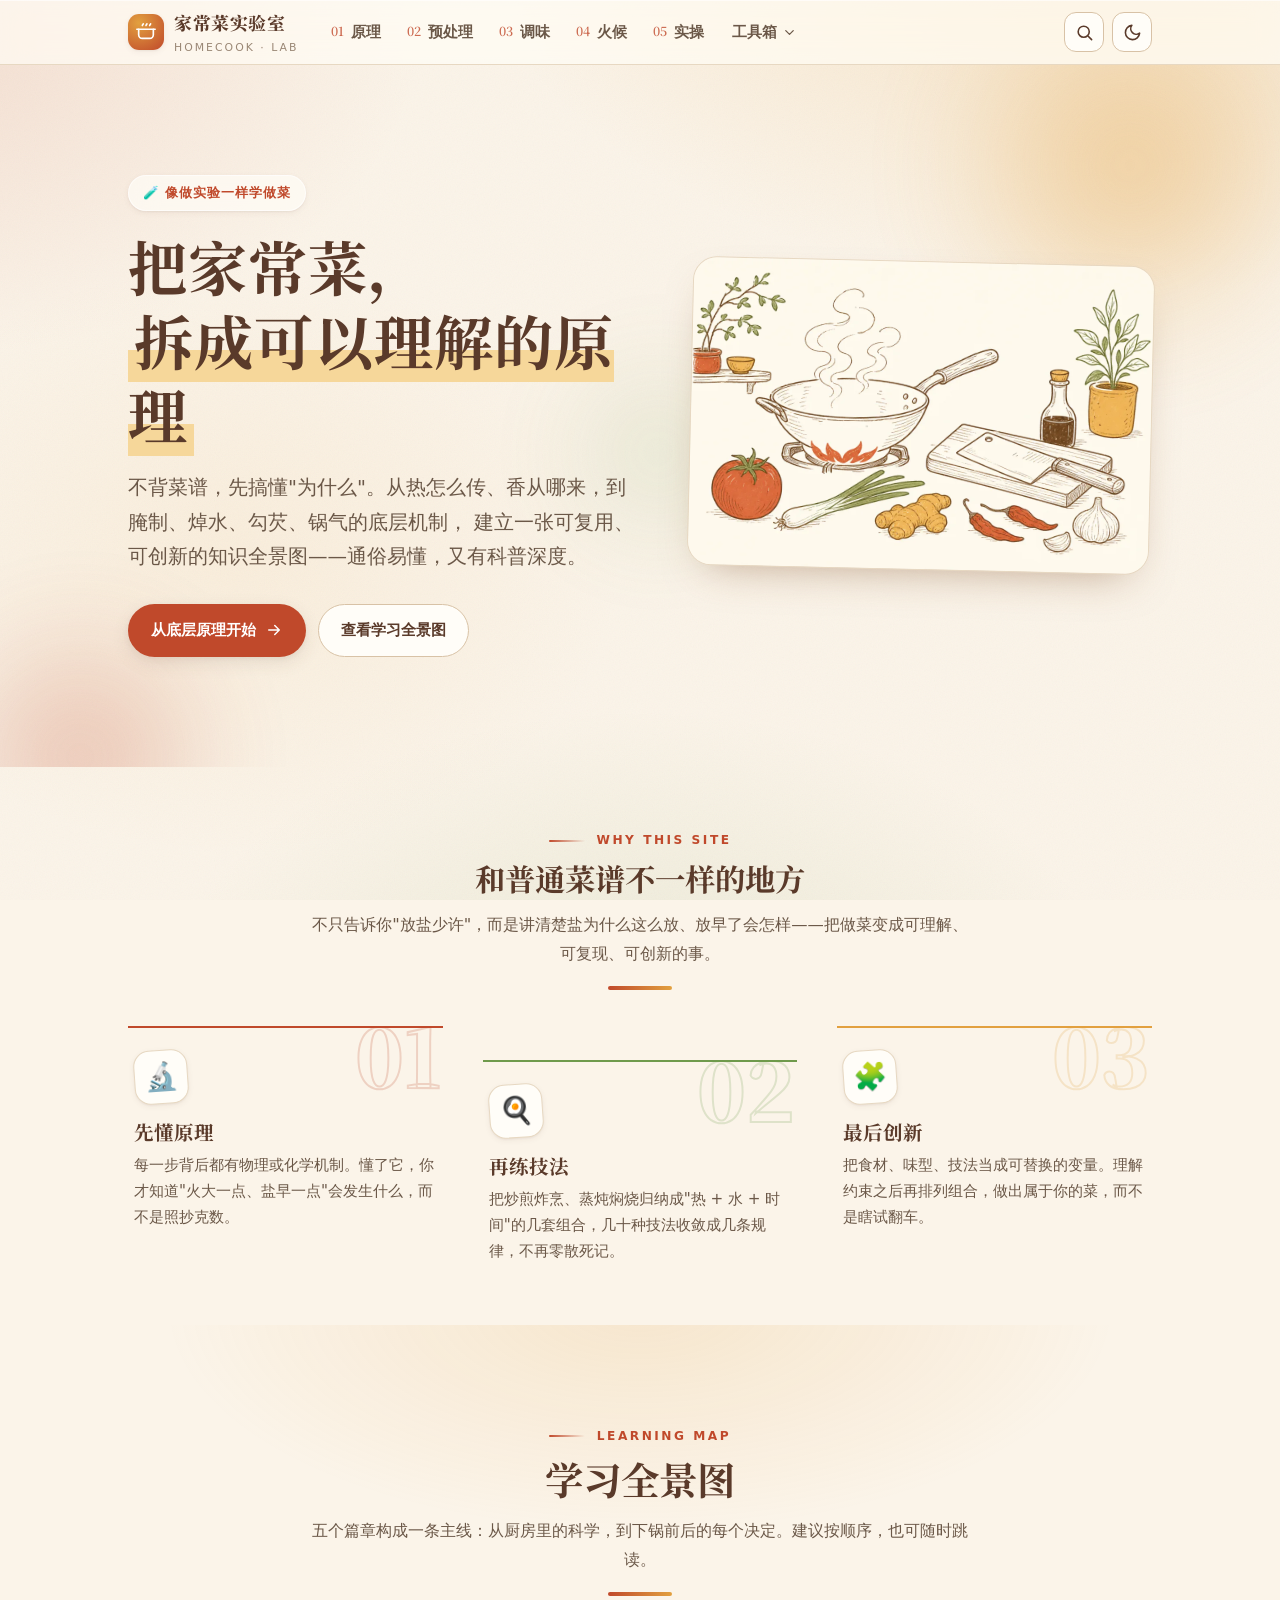
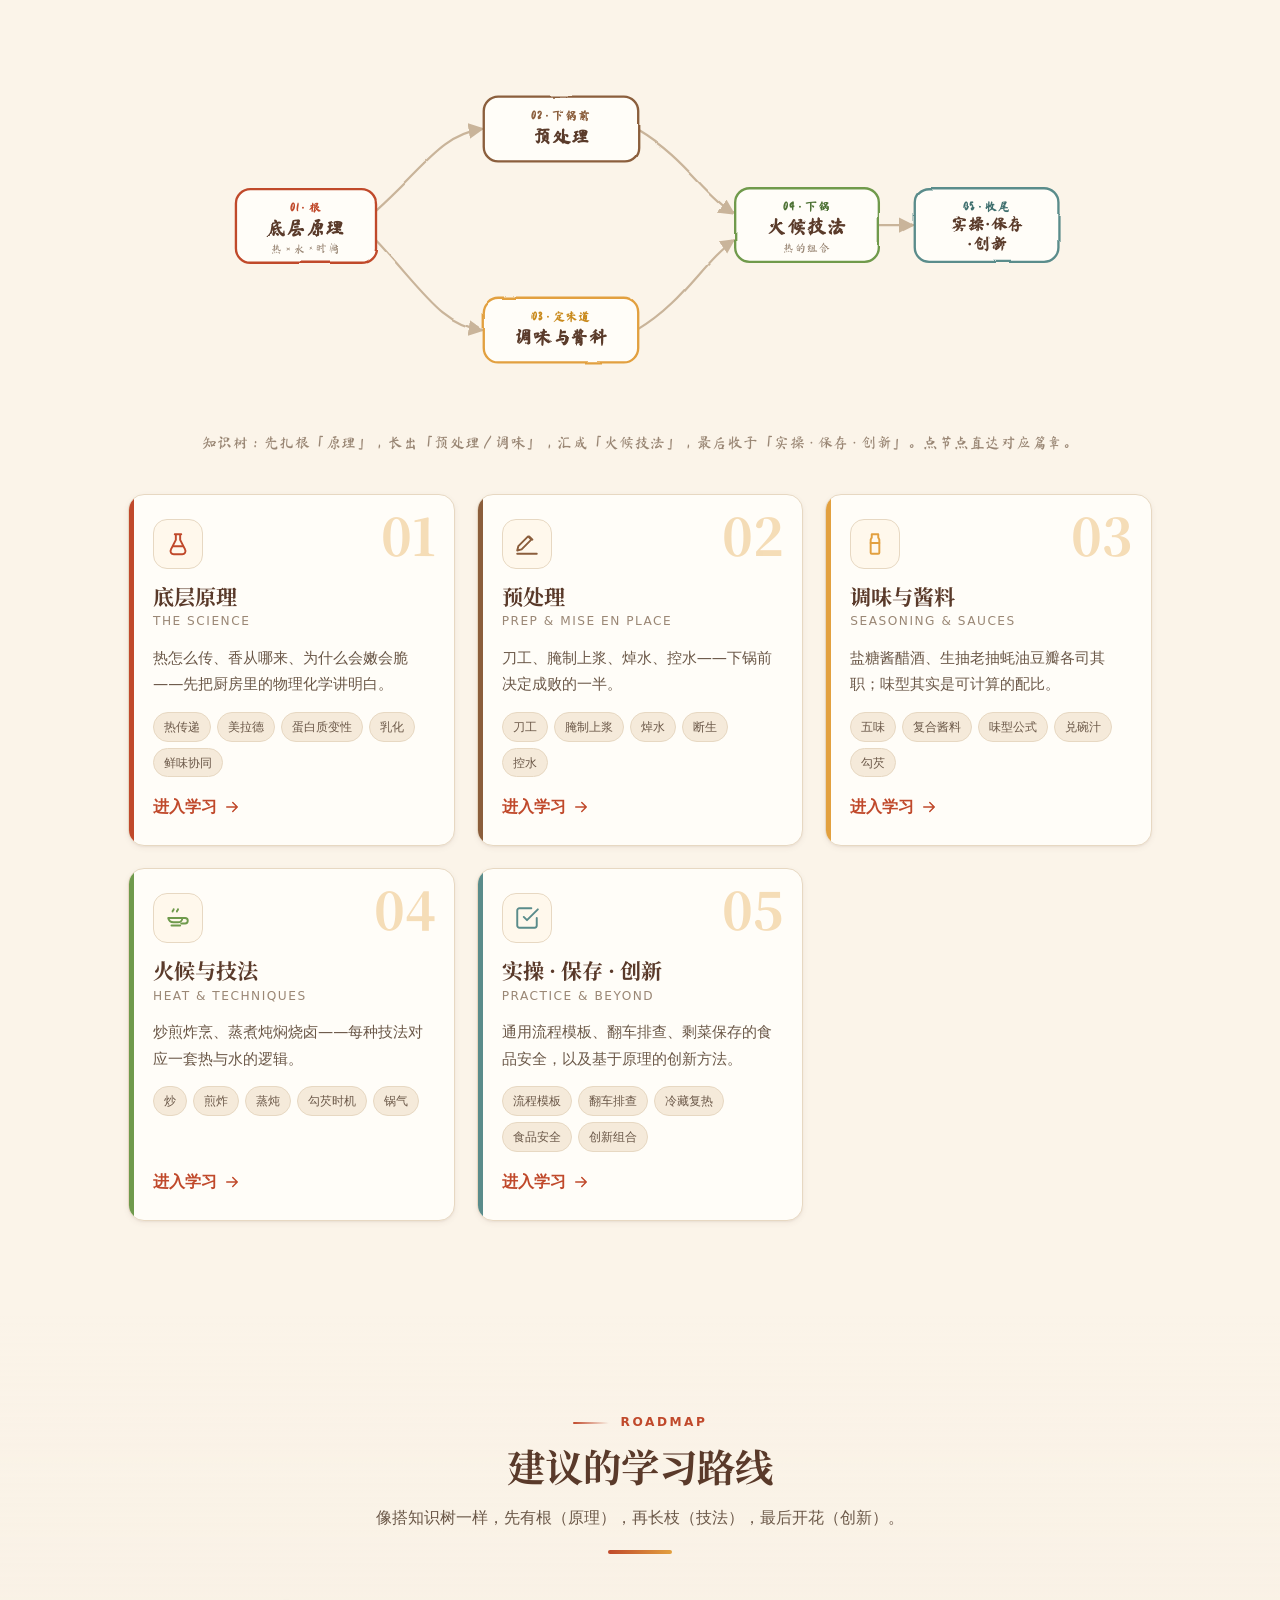
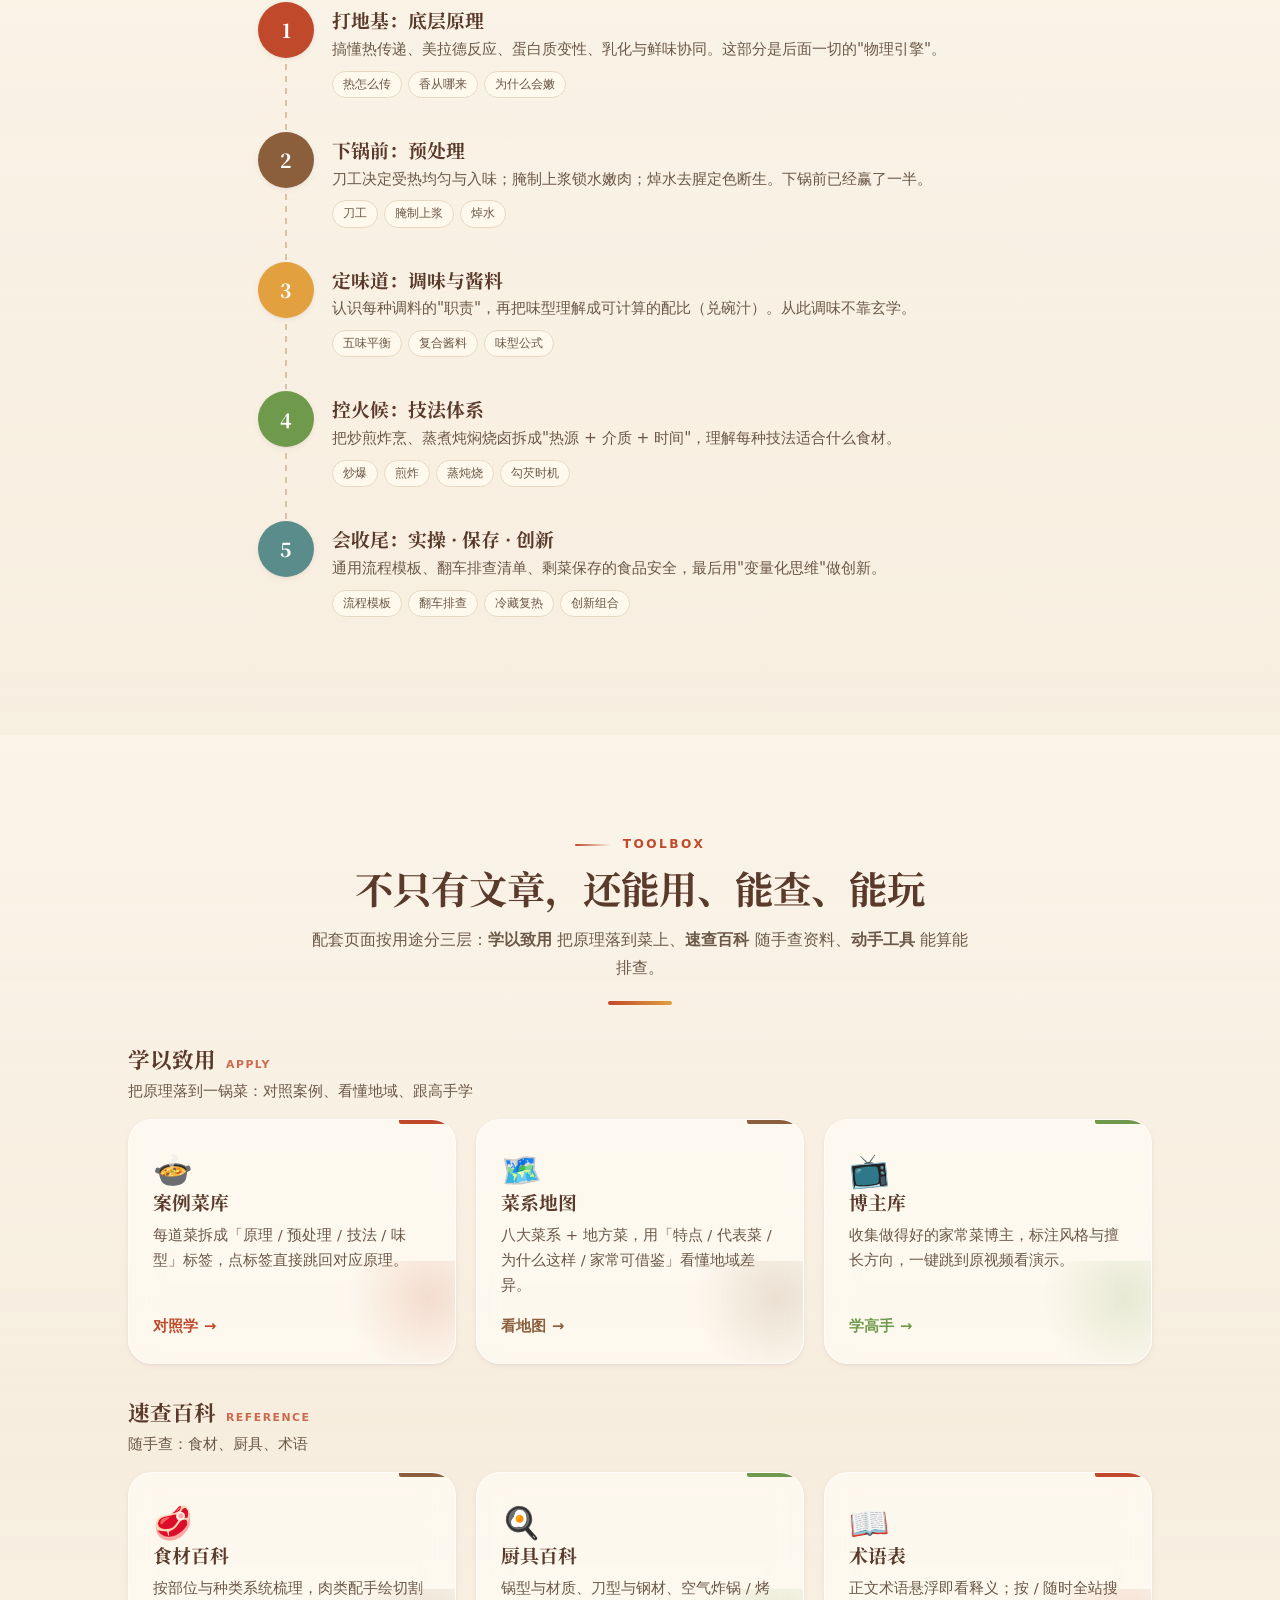
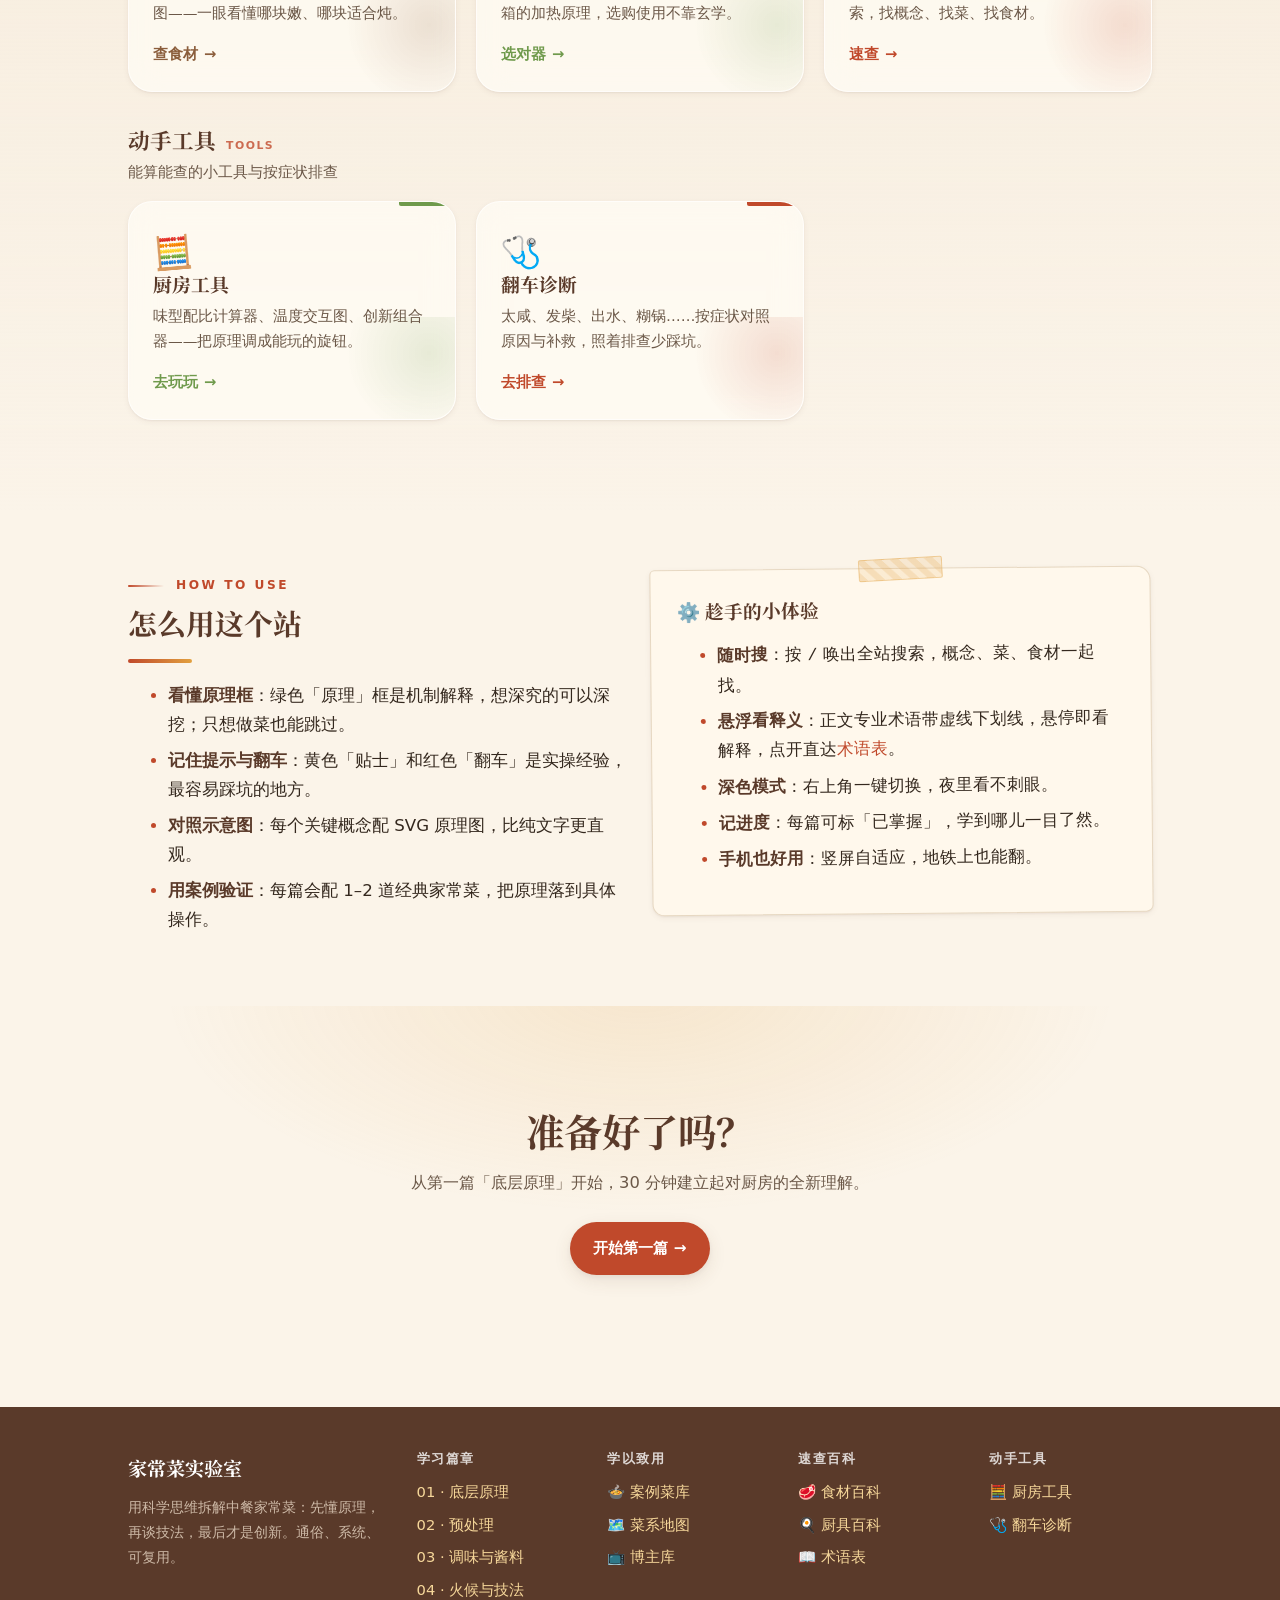
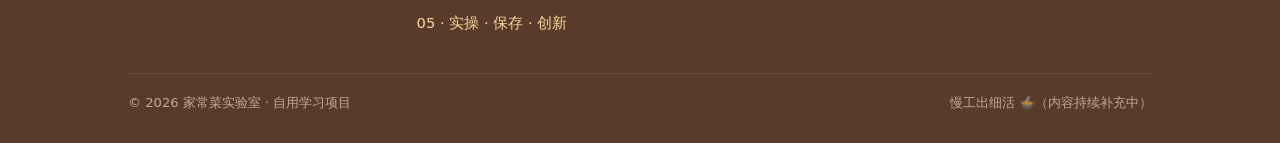
==== commit a8281d9a: "feat: 新增翻车诊断专页与菜系地图页 + 实操页瘦身（含创作者页等在途工作的本地检查点） - 翻车诊断 troubleshoot.html：7 场景 40 例「症状→原因→原理→改法」，接入导航/" ====
--- a/index.html
+++ b/index.html
@@ -16,6 +16,9 @@
 
   <!-- Hero -->
   <section class="hero">
+    <span class="blob blob--ginger" style="width:420px;height:420px;top:-110px;right:-60px;opacity:.42"></span>
+    <span class="blob blob--brick" style="width:320px;height:320px;bottom:-150px;left:-80px;opacity:.3"></span>
+    <span class="blob blob--scallion" style="width:240px;height:240px;top:38%;left:42%;opacity:.16"></span>
     <div class="container">
       <div class="hero-inner">
         <div class="hero-copy">
@@ -42,23 +45,23 @@
   <section class="section-tight">
     <div class="container">
       <div class="center">
-        <span class="kicker">Why this site</span>
+        <span class="eyebrow-line">Why this site</span>
         <h2 class="section-title" style="font-size:1.9rem">和普通菜谱不一样的地方</h2>
         <p class="section-sub" style="margin-inline:auto">不只告诉你"放盐少许"，而是讲清楚盐为什么这么放、放早了会怎样——把做菜变成可理解、可复现、可创新的事。</p>
         <div class="lead-divider" style="margin-inline:auto"></div>
       </div>
-      <div class="why-grid">
-        <article class="why-card reveal" style="--fc:#C0492B">
+      <div class="why-grid reveal reveal-stagger">
+        <article class="why-card" style="--fc:#C0492B">
           <span class="why-ic">🔬</span>
           <h3>先懂原理</h3>
           <p>每一步背后都有物理或化学机制。懂了它，你才知道"火大一点、盐早一点"会发生什么，而不是照抄克数。</p>
         </article>
-        <article class="why-card reveal" style="--fc:#6F9A4C">
+        <article class="why-card" style="--fc:#6F9A4C">
           <span class="why-ic">🍳</span>
           <h3>再练技法</h3>
           <p>把炒煎炸烹、蒸炖焖烧归纳成"热 + 水 + 时间"的几套组合，几十种技法收敛成几条规律，不再零散死记。</p>
         </article>
-        <article class="why-card reveal" style="--fc:#E2A03F">
+        <article class="why-card" style="--fc:#E2A03F">
           <span class="why-ic">🧩</span>
           <h3>最后创新</h3>
           <p>把食材、味型、技法当成可替换的变量。理解约束之后再排列组合，做出属于你的菜，而不是瞎试翻车。</p>
@@ -68,10 +71,10 @@
   </section>
 
   <!-- 学习全景图（章节卡） -->
-  <section class="section" id="map">
-    <div class="container">
-      <div class="center">
-        <span class="kicker">Learning Map</span>
+  <section class="section section--spotlight" id="map">
+    <div class="container">
+      <div class="center">
+        <span class="eyebrow-line">Learning Map</span>
         <h2 class="section-title">学习全景图</h2>
         <p class="section-sub">五个篇章构成一条主线：从厨房里的科学，到下锅前后的每个决定。建议按顺序，也可随时跳读。</p>
         <div class="lead-divider"></div>
@@ -137,7 +140,7 @@
   <section class="section" style="background:linear-gradient(180deg,transparent,rgba(245,234,218,.6));">
     <div class="container" style="max-width:820px">
       <div class="center">
-        <span class="kicker">Roadmap</span>
+        <span class="eyebrow-line">Roadmap</span>
         <h2 class="section-title">建议的学习路线</h2>
         <p class="section-sub">像搭知识树一样，先有根（原理），再长枝（技法），最后开花（创新）。</p>
         <div class="lead-divider"></div>
@@ -189,52 +192,15 @@
   </section>
 
   <!-- 工具箱亮点 -->
-  <section class="section" id="toolbox">
-    <div class="container">
-      <div class="center">
-        <span class="kicker">Toolbox</span>
-        <h2 class="section-title">不只有文章，还能算、能查、能玩</h2>
-        <p class="section-sub" style="margin-inline:auto">配套一整套趁手工具——把原理变成能算的数、查得到的词、对照得上的菜。</p>
+  <section class="section section--tint" id="toolbox">
+    <div class="container">
+      <div class="center">
+        <span class="eyebrow-line">Toolbox</span>
+        <h2 class="section-title">不只有文章，还能用、能查、能玩</h2>
+        <p class="section-sub" style="margin-inline:auto">配套页面按用途分三层：<strong>学以致用</strong> 把原理落到菜上、<strong>速查百科</strong> 随手查资料、<strong>动手工具</strong> 能算能排查。</p>
         <div class="lead-divider" style="margin-inline:auto"></div>
       </div>
-      <div class="feature-wall" style="margin-top:40px">
-        <a class="feature-card reveal" href="tools.html" style="--fc:#C0492B">
-          <span class="fc-ic">🧮</span>
-          <h3>互动小工具</h3>
-          <p>味型配比计算器、温度交互图、创新组合器——把原理调成能玩的旋钮。</p>
-          <span class="fc-go">去玩玩 <i>→</i></span>
-        </a>
-        <a class="feature-card reveal" href="dishes.html" style="--fc:#E2A03F">
-          <span class="fc-ic">🍲</span>
-          <h3>案例菜库</h3>
-          <p>每道菜拆成「原理 / 预处理 / 技法 / 味型」标签，点标签直接跳回对应原理。</p>
-          <span class="fc-go">对照学 <i>→</i></span>
-        </a>
-        <a class="feature-card reveal" href="ingredients.html" style="--fc:#8B5E3C">
-          <span class="fc-ic">🥩</span>
-          <h3>食材百科</h3>
-          <p>按部位与种类系统梳理，肉类配手绘动物切割图——一眼看懂哪块嫩、哪块适合炖。</p>
-          <span class="fc-go">查食材 <i>→</i></span>
-        </a>
-        <a class="feature-card reveal" href="gear.html" style="--fc:#6F9A4C">
-          <span class="fc-ic">🍳</span>
-          <h3>厨具百科</h3>
-          <p>锅型与材质、刀型与钢材、微波炉/空气炸锅/烤箱的加热原理，选购使用不靠玄学。</p>
-          <span class="fc-go">选对器 <i>→</i></span>
-        </a>
-        <a class="feature-card reveal" href="glossary.html" style="--fc:#5A8C8B">
-          <span class="fc-ic">📖</span>
-          <h3>术语表 + 全站搜索</h3>
-          <p>正文术语悬浮即看释义；按 <kbd>/</kbd> 随时全站搜索，找概念、找菜、找食材。</p>
-          <span class="fc-go">速查 <i>→</i></span>
-        </a>
-        <a class="feature-card reveal" href="principles.html" style="--fc:#C98A1E">
-          <span class="fc-ic">▶️</span>
-          <h3>参考视频</h3>
-          <p>每篇底部精选 B 站 / YouTube 检索词，想看演示一键直达，挑讲得清楚的看。</p>
-          <span class="fc-go">看演示 <i>→</i></span>
-        </a>
-      </div>
+      <div class="toolbox-wall" data-toolbox style="margin-top:40px"></div>
     </div>
   </section>
 
@@ -243,7 +209,7 @@
     <div class="container">
       <div class="grid grid-2" style="align-items:start">
         <div class="reveal">
-          <span class="kicker">How to use</span>
+          <span class="eyebrow-line">How to use</span>
           <h2 class="section-title" style="font-size:1.8rem">怎么用这个站</h2>
           <div class="lead-divider"></div>
           <ul class="prose" style="margin-top:18px">
@@ -253,7 +219,7 @@
             <li><strong>用案例验证</strong>：每篇会配 1–2 道经典家常菜，把原理落到具体操作。</li>
           </ul>
         </div>
-        <div class="card card-soft reveal" style="background:var(--card-soft)">
+        <div class="surface-note reveal" style="padding:28px 26px 24px">
           <h3 style="margin-top:0">⚙️ 趁手的小体验</h3>
           <ul class="prose" style="margin-top:14px">
             <li><strong>随时搜</strong>：按 <kbd>/</kbd> 唤出全站搜索，概念、菜、食材一起找。</li>
@@ -268,7 +234,7 @@
   </section>
 
   <!-- CTA -->
-  <section class="section center">
+  <section class="section center section--spotlight">
     <div class="container" style="max-width:620px">
       <h2 class="section-title">准备好了吗？</h2>
       <p class="section-sub" style="margin-inline:auto">从第一篇「底层原理」开始，30 分钟建立起对厨房的全新理解。</p>
@@ -280,6 +246,6 @@
 
   <script src="assets/js/data.js"></script>
   <script src="assets/js/main.js"></script>
-  <script>renderChapterCards('[data-chapters]');</script>
+  <script>renderChapterCards('[data-chapters]'); renderToolbox('[data-toolbox]');</script>
 </body>
 </html>
--- a/assets/css/style.css
+++ b/assets/css/style.css
@@ -36,6 +36,17 @@
   --shadow-md:    0 6px 18px rgba(90,58,42,.10), 0 2px 6px rgba(90,58,42,.06);
   --shadow-lg:    0 18px 48px rgba(90,58,42,.16);
 
+  /* 玻璃面（透明化点缀）—— 仅用于 hero/导航/浮层/chip；下面需垫"能量"(渐变/插画)才成立 */
+  --glass-fill:   rgba(255,253,248,.66);
+  --glass-fill-2: rgba(255,253,248,.42);
+  --glass-border: rgba(255,255,255,.62);
+  --glass-blur:   14px;
+  --glass-shadow: 0 12px 36px -16px rgba(120,70,30,.42);
+
+  /* 衬底质感：颗粒噪点强度 / 混合模式（深浅模式分别覆盖） */
+  --grain-opacity: .05;
+  --grain-blend:   multiply;
+
   /* 圆角 / 间距 */
   --r-sm: 10px;
   --r-md: 16px;
@@ -63,16 +74,23 @@
   color: var(--ink);
   line-height: 1.75;
   background-color: var(--paper);
-  /* 极淡的厨房纹理：网格 + 暖晕 */
+  /* 会呼吸的纸面：多层暖色 mesh 渐变（去掉硬网格，改为柔光晕染） */
   background-image:
-    radial-gradient(1200px 600px at 85% -8%, rgba(226,160,63,.16), transparent 60%),
-    radial-gradient(900px 500px at -5% 8%, rgba(192,73,43,.10), transparent 55%),
-    linear-gradient(rgba(140,94,60,.045) 1px, transparent 1px),
-    linear-gradient(90deg, rgba(140,94,60,.045) 1px, transparent 1px);
-  background-size: auto, auto, 26px 26px, 26px 26px;
-  background-attachment: fixed, fixed, scroll, scroll;
+    radial-gradient(1100px 640px at 88% -10%, rgba(226,160,63,.22), transparent 60%),
+    radial-gradient(940px 580px at -8% 4%, rgba(192,73,43,.13), transparent 56%),
+    radial-gradient(820px 560px at 50% 116%, rgba(111,154,76,.12), transparent 60%),
+    radial-gradient(640px 480px at 18% 62%, rgba(226,160,63,.08), transparent 62%);
+  background-attachment: fixed;
   -webkit-font-smoothing: antialiased;
   text-rendering: optimizeLegibility;
+}
+
+/* 全局颗粒噪点：固定铺满，置于内容之下、底色之上，营造印刷/纸面质感 */
+body::before {
+  content: ""; position: fixed; inset: 0; z-index: -1; pointer-events: none;
+  background-image: url("data:image/svg+xml,%3Csvg xmlns='http://www.w3.org/2000/svg' width='180' height='180'%3E%3Cfilter id='n'%3E%3CfeTurbulence type='fractalNoise' baseFrequency='0.82' numOctaves='2' stitchTiles='stitch'/%3E%3C/filter%3E%3Crect width='100%25' height='100%25' filter='url(%23n)'/%3E%3C/svg%3E");
+  background-size: 180px 180px;
+  opacity: var(--grain-opacity); mix-blend-mode: var(--grain-blend);
 }
 
 img, svg { max-width: 100%; height: auto; display: block; }
@@ -103,9 +121,11 @@
 /* ---------- 4. 顶部导航 Header ---------- */
 .site-header {
   position: sticky; top: 0; z-index: 100;
-  backdrop-filter: saturate(1.2) blur(8px);
-  background: rgba(251,244,233,.82);
+  -webkit-backdrop-filter: saturate(1.3) blur(var(--glass-blur));
+  backdrop-filter: saturate(1.3) blur(var(--glass-blur));
+  background: var(--glass-fill);
   border-bottom: 1px solid var(--line);
+  box-shadow: 0 1px 0 var(--glass-border) inset;
 }
 .nav {
   display: flex; align-items: center; justify-content: space-between;
@@ -166,11 +186,13 @@
 
 /* ---------- 5. Hero ---------- */
 .hero { position: relative; padding-block: clamp(54px, 9vw, 110px); overflow: hidden; }
+.hero > .container { position: relative; z-index: 1; }
 .hero .eyebrow {
   display: inline-flex; align-items: center; gap: 8px;
   font-size: .8rem; font-weight: 700; letter-spacing: 1px;
-  color: var(--brick); background: #fff;
-  border: 1px solid var(--line-strong); padding: 6px 14px; border-radius: var(--r-pill);
+  color: var(--brick); background: var(--glass-fill);
+  -webkit-backdrop-filter: blur(var(--glass-blur)); backdrop-filter: blur(var(--glass-blur));
+  border: 1px solid var(--glass-border); padding: 6px 14px; border-radius: var(--r-pill);
   box-shadow: var(--shadow-sm);
 }
 .hero h1 {
@@ -396,7 +418,12 @@
 @media (max-width: 720px) { .doc-layout { grid-template-columns: 1fr; } .toc { display: none; } }
 
 /* 面包屑 + 章节头 */
-.page-head { padding-block: clamp(34px, 6vw, 56px) 8px; }
+.page-head { padding-block: clamp(34px, 6vw, 56px) 8px; position: relative; isolation: isolate; }
+/* 随页面主色的柔光 spotlight，给所有内页头部加氛围 */
+.page-head::before {
+  content: ""; position: absolute; inset: -1px 0 auto 0; height: 360px; z-index: -1; pointer-events: none;
+  background: radial-gradient(620px 300px at 22% -12%, color-mix(in srgb, var(--accent, var(--brick)) 15%, transparent), transparent 72%);
+}
 .crumbs { font-size: .85rem; color: var(--ink-faint); margin-bottom: 14px; }
 .crumbs a { color: var(--ink-soft); }
 .page-head .num-chip {
@@ -460,6 +487,17 @@
 .why-card p { margin: 8px 0 0; font-size: .95rem; color: var(--ink-soft); line-height: 1.7; }
 
 /* 工具箱亮点卡片墙 */
+.toolbox-wall { display: flex; flex-direction: column; gap: 34px; }
+.toolbox-group .tg-head { margin-bottom: 16px; }
+.toolbox-group .tg-head h3 {
+  margin: 0; font-family: var(--serif); font-size: 1.35rem; color: var(--soy);
+  display: flex; align-items: baseline; gap: 10px; flex-wrap: wrap;
+}
+.toolbox-group .tg-en {
+  font-family: var(--sans); font-size: .68rem; font-weight: 700; letter-spacing: 1.5px;
+  text-transform: uppercase; color: var(--brick); opacity: .8;
+}
+.toolbox-group .tg-head p { margin: 6px 0 0; font-size: .92rem; color: var(--ink-soft); }
 .feature-wall { display: grid; grid-template-columns: repeat(3, 1fr); gap: 20px; }
 .feature-card {
   position: relative; display: flex; flex-direction: column;
@@ -505,8 +543,10 @@
   padding-block: 44px max(28px, env(safe-area-inset-bottom));
 }
 .site-footer a { color: var(--ginger-soft); }
-.site-footer .foot-grid { display: grid; grid-template-columns: 1.4fr 1fr 1fr; gap: 28px; }
-@media (max-width: 760px) { .site-footer .foot-grid { grid-template-columns: 1fr; } }
+.site-footer .foot-grid { display: grid; grid-template-columns: 1.6fr repeat(4, 1fr); gap: 28px; }
+@media (max-width: 1000px) { .site-footer .foot-grid { grid-template-columns: 1fr 1fr 1fr; } }
+@media (max-width: 760px) { .site-footer .foot-grid { grid-template-columns: 1fr 1fr; } }
+@media (max-width: 460px) { .site-footer .foot-grid { grid-template-columns: 1fr; } }
 .site-footer h4 { color: #fff; font-family: var(--sans); font-size: .82rem; letter-spacing: 1.5px; text-transform: uppercase; margin: 0 0 12px; opacity: .8; }
 .site-footer ul { list-style: none; margin: 0; padding: 0; }
 .site-footer li { margin: 7px 0; font-size: .92rem; }
@@ -570,7 +610,21 @@
   opacity: 0; visibility: hidden; transform: translateY(-6px);
   transition: opacity .16s ease, transform .16s ease, visibility .16s;
 }
+/* 分组「超级菜单」：靠右展开避免溢出，分组横向并排 */
+.nav-dropdown.mega {
+  left: auto; right: 0; padding: 14px;
+  flex-direction: row; align-items: flex-start; gap: 8px;
+  max-width: min(680px, calc(100vw - 32px));
+}
 .nav-more.open .nav-dropdown { opacity: 1; visibility: visible; transform: none; }
+.nav-grp { min-width: 176px; padding: 0 6px; }
+.nav-grp + .nav-grp { border-left: 1px solid var(--line); }
+.nav-grp-h {
+  margin: 2px 12px 8px; font-family: var(--sans); font-size: .72rem; font-weight: 700;
+  letter-spacing: .6px; color: var(--soy); display: flex; align-items: baseline; gap: 6px;
+}
+.nav-grp-h span { font-size: .62rem; font-weight: 600; letter-spacing: 1px; color: var(--ink-faint, var(--ink-soft)); opacity: .7; text-transform: uppercase; }
+.nav-grp-list { list-style: none; margin: 0; padding: 0; display: flex; flex-direction: column; gap: 2px; }
 .nav-dropdown a {
   display: flex; align-items: center; gap: 9px; padding: 9px 12px; border-radius: 10px;
   color: var(--ink-soft); font-size: .92rem; font-weight: 600;
@@ -586,6 +640,10 @@
     position: static; opacity: 1; visibility: visible; transform: none;
     box-shadow: none; border: none; background: transparent; padding: 0; min-width: 0;
   }
+  .nav-dropdown.mega { flex-direction: column; right: auto; max-width: none; gap: 4px; padding: 0; }
+  .nav-grp { min-width: 0; padding: 0; }
+  .nav-grp + .nav-grp { border-left: none; border-top: 1px solid var(--line); margin-top: 6px; padding-top: 6px; }
+  .nav-grp-h { margin: 8px 14px 4px; }
   .nav-dropdown a { padding: 12px 14px; }
 }
 
@@ -613,15 +671,23 @@
   --shadow-sm:    0 1px 2px rgba(0,0,0,.3), 0 2px 6px rgba(0,0,0,.25);
   --shadow-md:    0 8px 22px rgba(0,0,0,.42);
   --shadow-lg:    0 20px 52px rgba(0,0,0,.55);
+
+  --glass-fill:   rgba(42,33,26,.62);
+  --glass-fill-2: rgba(42,33,26,.4);
+  --glass-border: rgba(255,240,220,.1);
+  --glass-blur:   14px;
+  --glass-shadow: 0 16px 42px -18px rgba(0,0,0,.72);
+
+  --grain-opacity: .14;
+  --grain-blend:   overlay;
 }
 [data-theme="dark"] body {
   background-image:
-    radial-gradient(1200px 600px at 85% -8%, rgba(226,160,63,.10), transparent 60%),
-    radial-gradient(900px 500px at -5% 8%, rgba(192,73,43,.10), transparent 55%),
-    linear-gradient(rgba(255,240,220,.028) 1px, transparent 1px),
-    linear-gradient(90deg, rgba(255,240,220,.028) 1px, transparent 1px);
-}
-[data-theme="dark"] .site-header { background: rgba(31,24,18,.84); }
+    radial-gradient(1100px 640px at 88% -10%, rgba(226,160,63,.12), transparent 60%),
+    radial-gradient(940px 580px at -8% 4%, rgba(192,73,43,.12), transparent 56%),
+    radial-gradient(820px 560px at 50% 116%, rgba(111,154,76,.10), transparent 60%),
+    radial-gradient(640px 480px at 18% 62%, rgba(226,160,63,.06), transparent 62%);
+}
 [data-theme="dark"] .site-footer { background: #150F0A; color: #D7C4AE; }
 [data-theme="dark"] .hero .eyebrow { background: var(--card); }
 [data-theme="dark"] .mech { background: var(--card-soft); }
@@ -643,8 +709,10 @@
 }
 .search-overlay.open { display: block; }
 .search-box {
-  max-width: 640px; margin: 0 auto; background: var(--card);
-  border: 1px solid var(--line-strong); border-radius: var(--r-lg);
+  max-width: 640px; margin: 0 auto; background: var(--glass-fill);
+  -webkit-backdrop-filter: saturate(1.3) blur(calc(var(--glass-blur) + 6px));
+  backdrop-filter: saturate(1.3) blur(calc(var(--glass-blur) + 6px));
+  border: 1px solid var(--glass-border); border-radius: var(--r-lg);
   box-shadow: var(--shadow-lg); overflow: hidden; animation: popin .18s ease;
 }
 @keyframes popin { from { opacity: 0; transform: translateY(-10px) scale(.98); } to { opacity: 1; transform: none; } }
@@ -687,7 +755,8 @@
 
 .hcl-tip {
   position: fixed; z-index: 320; max-width: 320px; pointer-events: auto; cursor: pointer;
-  background: var(--card); color: var(--ink); border: 1px solid var(--line-strong);
+  background: var(--glass-fill); color: var(--ink); border: 1px solid var(--glass-border);
+  -webkit-backdrop-filter: saturate(1.3) blur(var(--glass-blur)); backdrop-filter: saturate(1.3) blur(var(--glass-blur));
   border-radius: var(--r-md); box-shadow: var(--shadow-lg); padding: 14px 16px;
   opacity: 0; visibility: hidden; transform: translateY(4px); transition: opacity .15s, transform .15s, visibility .15s;
 }
@@ -784,10 +853,11 @@
 /* 分类快捷导航（吸顶在站点头下方） */
 .cat-nav {
   position: sticky; top: 64px; z-index: 60;
-  background: rgba(251,244,233,.9); backdrop-filter: saturate(1.2) blur(8px);
+  background: var(--glass-fill);
+  -webkit-backdrop-filter: saturate(1.3) blur(var(--glass-blur));
+  backdrop-filter: saturate(1.3) blur(var(--glass-blur));
   border-bottom: 1px solid var(--line);
 }
-[data-theme="dark"] .cat-nav { background: rgba(31,24,18,.9); }
 .cat-nav-inner {
   max-width: 1180px; margin: 0 auto; padding: 10px var(--space);
   display: flex; gap: 8px; overflow-x: auto; scrollbar-width: thin;
@@ -1035,4 +1105,746 @@
   .feature-card:hover .fc-ic { transform: none; }
   .feature-card:hover .fc-go i { transform: none; }
   .mindmap-wrap a:hover .mm-node { transform: none; filter: none; }
-}
+  .ts-case:hover { transform: none; }
+}
+
+/* =========================================================
+   22. 翻车诊断（troubleshooting）：症状 → 原因 → 原理 → 改法
+   ========================================================= */
+/* 顶部流程图例 */
+.ts-legend {
+  display: flex; flex-wrap: wrap; align-items: center; gap: 8px 10px;
+  margin: 6px 0 8px; padding: 14px 16px;
+  background: var(--card-soft); border: 1px dashed var(--line-strong); border-radius: var(--r-md);
+}
+.ts-pill {
+  font-family: var(--serif); font-weight: 700; font-size: .92rem;
+  padding: 5px 14px; border-radius: var(--r-pill); border: 1px solid transparent; white-space: nowrap;
+}
+.ts-pill.sym   { background: #FCEDE7; color: var(--brick-dark);  border-color: #F2C7B6; }
+.ts-pill.cause { background: #FFF1D9; color: var(--wood);        border-color: var(--ginger-soft); }
+.ts-pill.why   { background: #EEF4E6; color: var(--scallion-dk); border-color: #cfe0bb; }
+.ts-pill.fix   { background: #E5F0F0; color: #3F6463;            border-color: #C4DBDA; }
+.ts-flow { color: var(--ink-faint); font-weight: 700; }
+[data-theme="dark"] .ts-pill.sym   { background: #3a2620; border-color: #5d3a2c; color: #e69b80; }
+[data-theme="dark"] .ts-pill.cause { background: #352a16; border-color: #5a4a2b; color: var(--ginger); }
+[data-theme="dark"] .ts-pill.why   { background: #233022; border-color: #3a4a30; color: #b8d99a; }
+[data-theme="dark"] .ts-pill.fix   { background: #1f2e2e; border-color: #345150; color: #8fbdbb; }
+
+/* 组：hero 横幅 + 症状卡墙 */
+.ts-group { margin: 0 0 54px; }
+.ts-group:last-of-type { margin-bottom: 22px; }
+
+.ts-hero {
+  position: relative; overflow: hidden;
+  display: grid; grid-template-columns: 1fr minmax(210px, 290px);
+  gap: 18px; align-items: center;
+  padding: 22px 26px; border-radius: var(--r-lg, 18px);
+  background: var(--card-soft); border: 1px solid var(--line);
+}
+.ts-hero::before { content: ""; position: absolute; inset: 0; background: var(--accent); opacity: .08; pointer-events: none; }
+.ts-hero::after  { content: ""; position: absolute; left: 0; top: 0; bottom: 0; width: 6px; background: var(--accent); }
+.ts-hero-text { position: relative; min-width: 0; }
+.ts-hero-en {
+  font-family: var(--sans); font-size: .72rem; font-weight: 800; letter-spacing: 2.5px;
+  text-transform: uppercase; color: var(--accent);
+}
+.ts-hero-h {
+  margin: 4px 0 0; scroll-margin-top: 88px;
+  font-size: clamp(1.36rem, 3.6vw, 1.84rem); color: var(--soy); line-height: 1.22;
+  display: flex; align-items: center; gap: 10px;
+}
+.ts-hero-emoji { font-size: 1.08em; }
+.ts-hero-lead { margin: 9px 0 0; color: var(--ink-soft); font-size: .98rem; line-height: 1.7; max-width: 56ch; }
+.ts-hero-count {
+  display: inline-block; margin-top: 13px;
+  font-family: var(--sans); font-size: .74rem; font-weight: 700; letter-spacing: .5px;
+  color: #fff; background: var(--accent); padding: 4px 13px; border-radius: var(--r-pill);
+}
+.ts-hero-art {
+  position: relative; align-self: stretch; min-height: 132px;
+  display: flex; align-items: center; justify-content: center; color: var(--accent);
+}
+.ts-hero-art svg, .ts-hero-art img { width: 100%; height: auto; max-height: 166px; display: block; }
+.ts-hero-art img { border-radius: var(--r-md); object-fit: cover; }
+
+.ts-cases {
+  display: grid; grid-template-columns: repeat(auto-fill, minmax(300px, 1fr));
+  gap: 14px; margin-top: 18px; align-items: start;
+}
+
+/* 单个诊断卡：默认收起（症状速查墙），点开看详情 */
+.ts-case {
+  position: relative; scroll-margin-top: 88px;
+  background: var(--card); border: 1px solid var(--line); border-radius: var(--r-md);
+  box-shadow: var(--shadow-sm); overflow: hidden;
+  transition: box-shadow .18s, border-color .18s;
+}
+.ts-case::before {
+  content: ""; position: absolute; left: 0; top: 0; bottom: 0; width: 4px; z-index: 1;
+  background: var(--accent); opacity: .9;
+}
+.ts-case:hover { box-shadow: var(--shadow-md); border-color: var(--line-strong); }
+.ts-case[open] { box-shadow: var(--shadow-md); border-color: var(--line-strong); }
+
+/* summary：缩略图 + 症状标题 + 展开指示 */
+.ts-summary {
+  display: flex; align-items: center; gap: 13px; cursor: pointer; list-style: none;
+  padding: 13px 16px 13px 18px; user-select: none;
+}
+.ts-summary::-webkit-details-marker { display: none; }
+.ts-thumb {
+  flex: none; width: 46px; height: 46px; padding: 7px; border-radius: 50%;
+  background: var(--card-soft); border: 1.5px solid var(--line); color: var(--soy);
+  display: flex; align-items: center; justify-content: center;
+}
+.ts-thumb svg { width: 100%; height: 100%; }
+.ts-sum-main { display: flex; flex-direction: column; gap: 5px; min-width: 0; flex: 1; }
+.ts-sym-title { font-family: var(--serif); font-weight: 700; font-size: 1.02rem; color: var(--soy); line-height: 1.34; }
+.ts-chevron {
+  flex: none; width: 10px; height: 10px; margin-left: 4px;
+  border-right: 2.2px solid var(--ink-faint); border-bottom: 2.2px solid var(--ink-faint);
+  transform: rotate(45deg); transition: transform .22s ease;
+}
+.ts-case[open] .ts-chevron { transform: rotate(-135deg); }
+
+/* 症状标签（沿用，主色随分组变化） */
+.ts-sym-tag {
+  align-self: flex-start; display: inline-block;
+  font-family: var(--sans); font-size: .62rem; font-weight: 800; letter-spacing: 1.4px;
+  color: #fff; background: var(--accent); padding: 2px 9px; border-radius: var(--r-pill);
+}
+
+/* 展开详情区：三栏呼应顶部「原因 → 原理 → 改法」流程 */
+.ts-body { padding: 2px 16px 16px 18px; animation: tsBodyIn .26s ease both; }
+@keyframes tsBodyIn { from { opacity: 0; transform: translateY(-4px); } to { opacity: 1; transform: none; } }
+.ts-blocks { display: grid; gap: 12px; }
+@media (min-width: 760px) {
+  .ts-blocks { grid-template-columns: repeat(3, 1fr); align-items: start; }
+}
+.ts-block { border-radius: var(--r-sm); padding: 13px 15px 14px; border: 1px solid var(--line); }
+.ts-label {
+  display: inline-flex; align-items: center; gap: 6px; margin: 0 0 8px;
+  font-family: var(--sans); font-size: .78rem; font-weight: 800; letter-spacing: .5px;
+}
+.ts-label::before { content: ""; width: 9px; height: 9px; border-radius: 3px; flex: none; }
+.ts-block ul { margin: 0; padding-left: 1.15em; }
+.ts-block li { margin: 5px 0; font-size: .94rem; color: var(--ink); line-height: 1.6; }
+
+/* 可能原因（琥珀：嫌疑人） */
+.ts-cause { background: #FFF8EC; border-color: var(--ginger-soft); }
+.ts-cause .ts-label { color: var(--wood); }
+.ts-cause .ts-label::before { background: var(--ginger); }
+.ts-cause li::marker { color: var(--ginger); }
+
+/* 背后原理（科学绿：核心 payoff，重点高亮） */
+.ts-why { background: #F1F6EC; border-color: #D7E6C6; border-left: 4px solid var(--scallion); }
+.ts-why .ts-label { color: var(--scallion-dk); }
+.ts-why .ts-label::before { content: "🔬"; width: auto; height: auto; border-radius: 0; }
+.ts-why p { margin: 0; font-size: .98rem; color: var(--ink); line-height: 1.72; }
+
+/* 改法（青：照着做） */
+.ts-fix { background: #ECF4F4; border-color: #C4DBDA; }
+.ts-fix .ts-label { color: #3F6463; }
+.ts-fix .ts-label::before { background: #5A8C8B; }
+.ts-fix li::marker { color: #5A8C8B; }
+
+/* 延伸阅读 */
+.ts-extra { display: flex; flex-wrap: wrap; align-items: center; gap: 8px; margin-top: 14px; padding-top: 12px; border-top: 1px dashed var(--line); }
+.ts-extra-label { font-size: .76rem; font-weight: 700; color: var(--ink-faint); }
+.ts-terms { display: flex; flex-wrap: wrap; gap: 6px; }
+.ts-terms a {
+  font-size: .78rem; padding: 3px 11px; border-radius: var(--r-pill);
+  background: var(--card-soft); border: 1px solid var(--line); color: var(--ink-soft);
+}
+.ts-terms a:hover { background: var(--ginger-soft); color: var(--soy); }
+
+/* 标题区的快捷键提示 */
+.page-head .intro kbd {
+  font-family: var(--sans); font-size: .8em; border: 1px solid var(--line-strong);
+  border-radius: 6px; padding: 1px 7px; background: var(--card); color: var(--ink-soft);
+}
+
+/* 深色微调 */
+[data-theme="dark"] .ts-cause { background: #2f2614; border-color: #5a4a2b; }
+[data-theme="dark"] .ts-why   { background: #1f2b1d; border-color: #3a4a30; border-left-color: var(--scallion); }
+[data-theme="dark"] .ts-fix   { background: #1d2a2a; border-color: #345150; }
+[data-theme="dark"] .ts-fix .ts-label { color: #8fbdbb; }
+[data-theme="dark"] .ts-fix .ts-label::before { background: #6fa3a1; }
+
+/* 展开态：横跨整行铺开详情；缩略图随分组主色描边 */
+.ts-case[open] { grid-column: 1 / -1; }
+.ts-case[open] .ts-summary { border-bottom: 1px dashed var(--line); margin-bottom: 4px; }
+.ts-group .ts-thumb { border-color: color-mix(in srgb, var(--accent) 38%, var(--line)); }
+
+/* hero 深色微调 */
+[data-theme="dark"] .ts-hero { background: var(--card); }
+[data-theme="dark"] .ts-thumb { background: #2a2118; }
+
+/* 移动端：hero 堆叠、卡墙单列 */
+@media (max-width: 760px) {
+  .ts-hero { grid-template-columns: 1fr; padding: 18px 18px 18px 20px; }
+  .ts-hero-art { order: -1; max-width: 230px; margin: 0 auto; min-height: 0; }
+  .ts-hero-art svg, .ts-hero-art img { max-height: 128px; }
+  .ts-cases { grid-template-columns: 1fr; }
+}
+[data-theme="dark"] .ts-fix li::marker { color: #6fa3a1; }
+
+@media (max-width: 560px) {
+  .ts-case { padding: 16px 16px 18px; }
+  .ts-block { padding: 12px 13px; }
+  .ts-sym-tag { font-size: .66rem; padding: 2px 9px; }
+}
+
+/* =========================================================
+   博主库 Creators + 案例菜演示视频 / 技能点
+   ========================================================= */
+
+/* 通用：来源/合规说明条 + 空状态 */
+.src-note {
+  margin: 16px 0 0; max-width: 720px; padding: 12px 16px;
+  font-size: .86rem; line-height: 1.7; color: var(--ink-soft);
+  background: var(--card-soft); border: 1px dashed var(--line-strong);
+  border-radius: var(--r-sm);
+}
+.src-note strong { color: var(--soy); }
+.empty-hint { color: var(--ink-faint); font-size: .92rem; padding: 24px 4px; }
+.empty-hint code { background: var(--paper-2); padding: 1px 6px; border-radius: 6px; font-size: .86em; }
+
+/* 二级筛选条（难度）：略小、与主筛选拉开间距 */
+.filter-sub { margin-top: 0; }
+.filter-sub .lv-chip { font-size: .8rem; padding: 5px 13px; }
+
+/* 案例菜：技能点小标签 */
+.dish-skills { display: flex; flex-wrap: wrap; gap: 6px; margin: -4px 0 14px; }
+.dish-skills .sk {
+  font-size: .72rem; font-weight: 600; color: var(--scallion-dk);
+  background: #EEF4E6; border: 1px solid #DCE8CB;
+  padding: 2px 9px; border-radius: var(--r-pill);
+}
+[data-theme="dark"] .dish-skills .sk { background: #243022; border-color: #33452f; color: #a7c98c; }
+
+/* 案例菜：演示视频深链行 */
+.dish-refs {
+  margin: 0 0 14px; padding: 11px 13px;
+  background: var(--card-soft); border: 1px solid var(--line);
+  border-radius: var(--r-sm);
+}
+.dish-refs .dr-k {
+  display: inline-flex; align-items: center; gap: 6px;
+  font-size: .76rem; font-weight: 800; color: var(--brick); margin-bottom: 7px;
+}
+.dish-refs .dr-k svg { width: 14px; height: 14px; }
+.dish-refs .dr-list { display: flex; flex-direction: column; gap: 6px; }
+.dish-refs .dr-item { font-size: .86rem; line-height: 1.5; }
+.dish-refs .dr-link { font-weight: 600; color: var(--soy); }
+.dish-refs .dr-link:hover { color: var(--brick); text-decoration: underline; }
+.dish-refs .dr-by { color: var(--ink-faint); font-size: .82rem; }
+.dish-refs .dr-by:hover { color: var(--scallion-dk); }
+
+/* 博主库：卡片网格 */
+.creator-grid {
+  display: grid; gap: 20px; margin-top: 22px;
+  grid-template-columns: repeat(auto-fill, minmax(300px, 1fr));
+}
+.creator-card { display: flex; flex-direction: column; gap: 12px; }
+.creator-card .cr-head { display: flex; align-items: center; gap: 14px; }
+.creator-card .cr-ava {
+  flex: none; width: 56px; height: 56px; border-radius: 50%; overflow: hidden;
+  display: grid; place-items: center;
+  background: var(--accent, var(--brick)); color: #fff;
+}
+.creator-card .cr-ava img { width: 100%; height: 100%; object-fit: cover; }
+.creator-card .cr-ava-txt { font-family: var(--serif); font-weight: 800; font-size: 1.5rem; }
+.creator-card .cr-id h3 { margin: 0; font-size: 1.18rem; }
+.creator-card .cr-style { margin: 2px 0 0; font-size: .86rem; color: var(--ink-faint); }
+.creator-card .cr-tags { display: flex; flex-wrap: wrap; gap: 6px; }
+.creator-card .cr-tag {
+  font-size: .72rem; font-weight: 600; color: var(--wood);
+  background: var(--card-soft); border: 1px solid var(--line-strong);
+  padding: 2px 9px; border-radius: var(--r-pill);
+}
+.creator-card .cr-why { margin: 0; font-size: .92rem; color: var(--ink-soft); line-height: 1.6; }
+
+/* 博主库：平台深链按钮 */
+.creator-card .cr-plats { display: flex; flex-wrap: wrap; gap: 8px; }
+.cr-plat {
+  display: inline-flex; align-items: center; gap: 4px;
+  font-size: .82rem; font-weight: 600; color: var(--ink-soft);
+  background: var(--card); border: 1px solid var(--line-strong);
+  padding: 6px 13px; border-radius: var(--r-pill); transition: all .15s;
+}
+.cr-plat:hover { color: #fff; }
+.cr-plat.bili:hover { background: #FB7299; border-color: #FB7299; }
+.cr-plat.yt:hover   { background: #FF0000; border-color: #FF0000; }
+.cr-plat.xhs:hover  { background: #FF2442; border-color: #FF2442; }
+.cr-plat.dy:hover   { background: #161823; border-color: #161823; }
+.cr-plat.wx:hover   { background: #07C160; border-color: #07C160; }
+.cr-plat.web:hover  { background: var(--soy); border-color: var(--soy); }
+.cr-plat.empty { color: var(--ink-faint); border-style: dashed; cursor: default; }
+.cr-plat.empty:hover { color: var(--ink-faint); background: var(--card); }
+
+/* 博主库：关联案例菜 */
+.creator-card .cr-linked {
+  margin-top: auto; border-top: 1px dashed var(--line-strong); padding-top: 12px;
+}
+.creator-card .cr-linked-k {
+  display: block; font-size: .74rem; font-weight: 800; color: var(--ink-faint);
+  letter-spacing: 1px; margin-bottom: 8px;
+}
+.creator-card .cr-dishes { display: flex; flex-wrap: wrap; gap: 6px; }
+.creator-card .cr-dishes a {
+  font-size: .82rem; font-weight: 600; color: var(--soy);
+  background: var(--paper-2); border: 1px solid var(--line);
+  padding: 3px 10px; border-radius: var(--r-pill); transition: all .15s;
+}
+.creator-card .cr-dishes a:hover { background: var(--ginger-soft); color: var(--soy); }
+.creator-card .cr-dishes-empty { margin: 0; font-size: .82rem; color: var(--ink-faint); font-style: italic; }
+
+/* 深链跳转后的高亮闪烁 */
+.flash { animation: hcl-flash 1.6s ease; }
+@keyframes hcl-flash {
+  0%, 100% { box-shadow: var(--shadow-sm); }
+  20% { box-shadow: 0 0 0 3px var(--ginger-soft), var(--shadow-md); }
+}
+
+@media (max-width: 560px) {
+  .creator-grid { grid-template-columns: 1fr; }
+  .creator-card .cr-ava { width: 48px; height: 48px; }
+  .creator-card .cr-ava-txt { font-size: 1.3rem; }
+}
+
+/* =========================================================
+   23. 菜系地图（cuisines）：特点 / 代表菜 / 为什么这样 / 家常可借鉴
+   核心视角「为什么不同」——地理气候 / 物产 / 保存 / 灶火 / 历史经济 / 人口流动
+   ========================================================= */
+/* 题图地图 */
+.cuisine-hero { margin: 8px auto 6px; max-width: 840px; }
+.cuisine-hero img {
+  width: 100%; height: auto; display: block;
+  border-radius: var(--r-md); border: 1px solid var(--line);
+  box-shadow: var(--shadow-md);
+}
+.cuisine-hero figcaption {
+  margin-top: 10px; text-align: center;
+  font-size: .88rem; color: var(--ink-faint); line-height: 1.6;
+}
+.cuisine-hero figcaption strong { color: var(--ink-soft); }
+
+/* 可点击图例 */
+.cuisine-legend {
+  display: flex; flex-direction: column; gap: 9px;
+  margin: 12px 0 6px; padding: 14px 16px;
+  background: var(--card-soft); border: 1px dashed var(--line-strong); border-radius: var(--r-md);
+}
+.cu-leg-grp { display: flex; flex-wrap: wrap; align-items: center; gap: 8px 12px; }
+.cu-leg-h { flex: none; width: 60px; font-size: .74rem; font-weight: 800; letter-spacing: 1px; color: var(--ink-faint); }
+.cu-leg-row { display: flex; flex-wrap: wrap; gap: 7px; }
+.cu-leg {
+  display: inline-flex; align-items: center; gap: 6px;
+  font-family: var(--sans); font-size: .82rem; font-weight: 600; color: var(--ink-soft);
+  background: var(--card); border: 1px solid var(--line); border-radius: var(--r-pill);
+  padding: 4px 11px; cursor: pointer; transition: transform .15s, border-color .15s, color .15s;
+}
+.cu-leg:hover { transform: translateY(-1px); border-color: var(--cu); color: var(--soy); }
+.cu-leg-dot { width: 10px; height: 10px; border-radius: 50%; background: var(--cu); flex: none; }
+
+/* 六把尺子 */
+.lens-grid { display: grid; grid-template-columns: repeat(auto-fit, minmax(230px, 1fr)); gap: 12px; margin: 16px 0 8px; }
+.lens-card {
+  display: flex; gap: 11px; padding: 13px 15px;
+  background: var(--card); border: 1px solid var(--line); border-radius: var(--r-md); box-shadow: var(--shadow-sm);
+}
+.lens-ic { font-size: 1.5rem; line-height: 1.1; flex: none; }
+.lens-tx { display: flex; flex-direction: column; gap: 3px; min-width: 0; }
+.lens-tx b { font-family: var(--serif); color: var(--soy); font-size: 1rem; }
+.lens-tx span { font-size: .86rem; color: var(--ink-soft); line-height: 1.55; }
+
+/* 段落引语 */
+.cuisine-section-lead { color: var(--ink-soft); font-size: 1rem; margin: 6px 0 0; max-width: 760px; line-height: 1.7; }
+
+/* 八大菜系：杂志式左右交错大图文 */
+.cuisine-features { display: flex; flex-direction: column; gap: 26px; margin-top: 24px; }
+.cuisine-feature {
+  position: relative; scroll-margin-top: 88px;
+  display: grid; grid-template-columns: 0.9fr 1.1fr;
+  background: var(--card); border: 1px solid var(--line); border-top: 3px solid var(--cu, var(--brick));
+  border-radius: var(--r-md); overflow: hidden; box-shadow: var(--shadow-sm);
+  transition: box-shadow .2s, border-color .2s;
+}
+.cuisine-feature.is-rev { grid-template-columns: 1.1fr 0.9fr; }
+.cuisine-feature.is-rev .cu-figure { order: 2; }
+.cuisine-feature:hover { box-shadow: var(--shadow-md); border-color: var(--line-strong); }
+
+/* 大图（随正文高度垂直居中的内嵌插画，背景透明，深浅模式都自然） */
+.cu-figure {
+  margin: 0; display: flex; align-items: center; justify-content: center;
+  padding: 20px; background: transparent;
+}
+.cu-figure img {
+  width: 100%; height: auto; display: block;
+  border-radius: var(--r-sm); border: 1px solid var(--line); box-shadow: var(--shadow-sm);
+}
+
+.cu-body { padding: 22px 24px 24px; display: flex; flex-direction: column; min-width: 0; }
+
+/* 地方菜：紧凑图卡（顶部插图横幅 + 精简正文） */
+.cuisine-minis { display: grid; grid-template-columns: repeat(auto-fill, minmax(340px, 1fr)); gap: 20px; margin-top: 22px; }
+.cuisine-mini {
+  position: relative; scroll-margin-top: 88px; display: flex; flex-direction: column;
+  background: var(--card); border: 1px solid var(--line); border-top: 3px solid var(--cu, var(--brick));
+  border-radius: var(--r-md); overflow: hidden; box-shadow: var(--shadow-sm);
+  transition: transform .18s, box-shadow .18s, border-color .18s;
+}
+.cuisine-mini:hover { transform: translateY(-3px); box-shadow: var(--shadow-md); border-color: var(--line-strong); }
+.cu-banner { margin: 0; background: #F7F2E7; overflow: hidden; }
+.cu-banner img {
+  width: 100%; height: 188px; object-fit: cover; object-position: center 42%;
+  display: block; transition: transform .35s ease;
+}
+.cuisine-mini:hover .cu-banner img { transform: scale(1.035); }
+.cu-mini-body { padding: 15px 18px 18px; display: flex; flex-direction: column; }
+.cu-mini-body .cu-block { margin-top: 11px; }
+.cu-mini-body .cu-why p { font-size: .9rem; line-height: 1.66; }
+
+/* 卡头 */
+.cu-head { display: flex; align-items: center; gap: 12px; padding-bottom: 13px; border-bottom: 1px dashed var(--line); }
+.cu-emoji {
+  flex: none; width: 46px; height: 46px; display: grid; place-items: center;
+  font-size: 1.6rem; border-radius: 13px;
+  background: var(--card-soft); border: 1.5px solid var(--cu, var(--line-strong));
+}
+.cu-id { flex: 1 1 auto; min-width: 0; }
+.cu-id h3 { margin: 0; font-size: 1.3rem; color: var(--soy); line-height: 1.2; }
+.cu-region { font-size: .84rem; color: var(--ink-faint); }
+.cu-kind {
+  flex: none; align-self: flex-start;
+  font-family: var(--sans); font-size: .66rem; font-weight: 800; letter-spacing: .5px;
+  color: #fff; background: var(--cu, var(--brick)); padding: 3px 10px; border-radius: var(--r-pill);
+}
+
+/* 四段块通用 */
+.cu-block { margin-top: 14px; }
+.cu-label {
+  display: inline-flex; align-items: center; gap: 6px; margin: 0 0 8px;
+  font-family: var(--sans); font-size: .78rem; font-weight: 800; letter-spacing: .5px; color: var(--wood);
+}
+.cu-label::before { content: ""; width: 9px; height: 9px; border-radius: 3px; background: var(--cu, var(--brick)); flex: none; }
+.cu-block ul { margin: 0; padding-left: 1.15em; }
+.cu-block li { margin: 5px 0; font-size: .94rem; color: var(--ink); line-height: 1.6; }
+.cu-traits li::marker { color: var(--cu, var(--brick)); }
+
+/* 代表菜 chips */
+.cu-dish-row { display: flex; flex-wrap: wrap; gap: 7px; }
+.cu-dish {
+  font-size: .84rem; padding: 4px 11px; border-radius: var(--r-pill);
+  background: var(--paper-2); border: 1px solid var(--line); color: var(--ink-soft);
+}
+.cu-dish.is-link { color: var(--soy); font-weight: 600; transition: background .15s, color .15s; }
+.cu-dish.is-link::after { content: " ↗"; font-size: .8em; color: var(--ink-faint); }
+.cu-dish.is-link:hover { background: var(--ginger-soft); color: var(--soy); }
+
+/* 为什么这样（核心 payoff，重点高亮） */
+.cu-why {
+  background: #F7F2E7; border: 1px solid var(--line); border-left: 4px solid var(--cu, var(--brick));
+  border-radius: var(--r-sm); padding: 13px 15px 14px;
+}
+.cu-why .cu-label { color: var(--soy); }
+.cu-why .cu-label::before { content: "🌏"; width: auto; height: auto; border-radius: 0; background: none; font-size: 1.05em; }
+.cu-why p { margin: 6px 0 0; font-size: .96rem; color: var(--ink); line-height: 1.74; }
+.cu-lens-row { display: flex; flex-wrap: wrap; gap: 6px; }
+.cu-lens {
+  display: inline-flex; align-items: center; gap: 4px;
+  font-size: .72rem; font-weight: 700; color: var(--ink-soft);
+  background: var(--card); border: 1px solid var(--line); border-radius: var(--r-pill); padding: 2px 9px;
+}
+.cu-lens i { font-style: normal; }
+
+/* 家常可借鉴（可执行：葱绿底） */
+.cu-borrow {
+  background: #F1F6EC; border: 1px solid #D7E6C6; border-radius: var(--r-sm); padding: 12px 15px 13px;
+}
+.cu-borrow .cu-label { color: var(--scallion-dk); }
+.cu-borrow .cu-label::before { background: var(--scallion); }
+.cu-borrow li::marker { color: var(--scallion); }
+
+/* 延伸交叉链接 */
+.cu-see {
+  display: flex; flex-wrap: wrap; align-items: center; gap: 8px;
+  margin-top: 14px; padding-top: 12px; border-top: 1px dashed var(--line);
+}
+.cu-see-k { font-size: .74rem; font-weight: 700; color: var(--ink-faint); }
+.cu-see a {
+  font-size: .78rem; padding: 3px 11px; border-radius: var(--r-pill);
+  background: var(--card-soft); border: 1px solid var(--line); color: var(--ink-soft);
+}
+.cu-see a:hover { background: var(--ginger-soft); color: var(--soy); }
+
+/* 深色微调 */
+[data-theme="dark"] .cu-why    { background: #2a241b; border-color: var(--line); }
+[data-theme="dark"] .cu-borrow { background: #1f2b1d; border-color: #3a4a30; }
+[data-theme="dark"] .cu-borrow .cu-label { color: #b8d99a; }
+[data-theme="dark"] .cu-borrow li::marker { color: #8fb668; }
+
+/* 平板及以下：交错大图文堆叠成上图下文 */
+@media (max-width: 768px) {
+  .cuisine-feature,
+  .cuisine-feature.is-rev { grid-template-columns: 1fr; }
+  .cuisine-feature.is-rev .cu-figure { order: 0; }
+  .cu-figure { padding: 0; }
+  .cu-figure img { border-radius: 0; }
+}
+
+/* 移动端 */
+@media (max-width: 560px) {
+  .cuisine-minis { grid-template-columns: 1fr; }
+  .lens-grid { grid-template-columns: 1fr; }
+  .cu-body { padding: 16px 16px 18px; }
+  .cu-id h3 { font-size: 1.18rem; }
+  .cu-emoji { width: 42px; height: 42px; font-size: 1.45rem; }
+  .cu-leg-h { width: auto; }
+}
+
+/* 触摸设备：取消上浮位移 */
+@media (hover: none) {
+  .cuisine-mini:hover { transform: none; }
+  .cuisine-mini:hover .cu-banner img { transform: none; }
+  .cu-leg:hover { transform: none; }
+}
+
+/* =========================================================
+   24. 编辑式版面组件 + 多样化表面（打破"满屏同款卡片"）
+   依赖既有令牌（含 --glass-* / 暗色），深浅模式自动适配
+   ========================================================= */
+
+/* ---- 多样化"表面" ---- */
+/* 玻璃面：浮层/强调块，下面需垫渐变或插画才显层次 */
+.surface-glass {
+  background: var(--glass-fill);
+  -webkit-backdrop-filter: saturate(1.3) blur(var(--glass-blur));
+  backdrop-filter: saturate(1.3) blur(var(--glass-blur));
+  border: 1px solid var(--glass-border);
+  border-radius: var(--r-lg); box-shadow: var(--glass-shadow);
+}
+/* 便签纸：微旋转 + 顶部"胶带" */
+.surface-note {
+  position: relative; background: var(--card-soft);
+  border: 1px solid var(--line); border-radius: 5px 14px 7px 12px;
+  box-shadow: var(--shadow-sm); rotate: -.55deg;
+}
+.surface-note::after {
+  content: ""; position: absolute; top: -11px; left: 50%; translate: -50% 0;
+  width: 84px; height: 22px; rotate: -2.6deg; border-radius: 2px;
+  background: repeating-linear-gradient(45deg, rgba(226,160,63,.30) 0 6px, rgba(226,160,63,.14) 6px 12px);
+  border: 1px solid rgba(226,160,63,.4);
+}
+/* 去容器排版块：仅靠发丝线 + 留白，无盒子 */
+.surface-bare { background: none; border: none; box-shadow: none; padding: 0; }
+
+/* ---- 超大序号 / 文字水印 ---- */
+.wm { position: relative; }
+.wm-num {
+  position: absolute; z-index: 0; pointer-events: none; user-select: none;
+  font-family: var(--serif); font-weight: 900; line-height: .78;
+  color: transparent; -webkit-text-stroke: 2px var(--line-strong);
+  opacity: .55;
+}
+
+/* ---- kicker 升级：带发丝线的 eyebrow ---- */
+.eyebrow-line {
+  display: inline-flex; align-items: center; gap: 12px;
+  font-size: .76rem; font-weight: 800; letter-spacing: 2.5px; text-transform: uppercase;
+  color: var(--brick);
+}
+.eyebrow-line::before { content: ""; width: 36px; height: 2px; border-radius: 2px;
+  background: linear-gradient(90deg, var(--brick), transparent); }
+.center .eyebrow-line { justify-content: center; }
+.hairline { height: 1px; border: 0; background: linear-gradient(90deg, transparent, var(--line-strong) 18%, var(--line-strong) 82%, transparent); margin: 0; }
+
+/* ---- section 节奏：交替底色 / 顶部 spotlight ---- */
+.section--tint { background: linear-gradient(180deg, transparent, color-mix(in srgb, var(--paper-2) 70%, transparent) 50%, transparent); }
+.section--spotlight { position: relative; isolation: isolate; }
+.section--spotlight::before {
+  content: ""; position: absolute; inset: -1px 0 auto 0; height: 420px; z-index: -1; pointer-events: none;
+  background: radial-gradient(680px 320px at 50% -4%, color-mix(in srgb, var(--ginger) 16%, transparent), transparent 70%);
+}
+
+/* ---- 装饰色块（柔焦光斑），给 hero/区块加氛围 ---- */
+.blob { position: absolute; z-index: 0; pointer-events: none; border-radius: 50%;
+  filter: blur(46px); opacity: .5; }
+.blob--brick   { background: radial-gradient(circle, var(--brick), transparent 70%); }
+.blob--ginger  { background: radial-gradient(circle, var(--ginger), transparent 70%); }
+.blob--scallion{ background: radial-gradient(circle, var(--scallion), transparent 70%); }
+
+/* ---- 编辑式首字下沉 ---- */
+.dropcap::first-letter {
+  float: left; font-family: var(--serif); font-weight: 800;
+  font-size: 3.3em; line-height: .72; padding: 8px 12px 0 0; color: var(--brick);
+}
+
+/* ---- 错峰进场：父元素带 .reveal.reveal-stagger，子项依次浮现 ---- */
+@media (prefers-reduced-motion: no-preference) {
+  .reveal.reveal-stagger { opacity: 1; transform: none; }
+  .reveal-stagger > * { opacity: 0; transform: translateY(16px); transition: opacity .55s ease, transform .55s ease; }
+  .reveal-stagger.in > * { opacity: 1; transform: none; }
+  .reveal-stagger.in > *:nth-child(2) { transition-delay: .07s; }
+  .reveal-stagger.in > *:nth-child(3) { transition-delay: .14s; }
+  .reveal-stagger.in > *:nth-child(4) { transition-delay: .21s; }
+  .reveal-stagger.in > *:nth-child(5) { transition-delay: .28s; }
+  .reveal-stagger.in > *:nth-child(6) { transition-delay: .35s; }
+}
+
+/* =========================================================
+   25. 首页「为什么不一样」三步 → 非对称编辑式序列（去卡片化）
+   复用既有 .why-grid/.why-card 标记，仅重塑外观
+   ========================================================= */
+.why-grid {
+  position: relative;
+  grid-template-columns: repeat(3, 1fr);
+  gap: clamp(20px, 3.5vw, 40px);
+  counter-reset: why;
+}
+.why-card {
+  counter-increment: why;
+  position: relative; overflow: visible;
+  background: none; border: none; box-shadow: none;
+  border-top: 2px solid var(--fc, var(--brick));
+  border-radius: 0; padding: 22px 6px 6px;
+}
+.why-card::before { content: none; }       /* 去掉原顶部彩条（改用 border-top） */
+.why-card:hover { transform: none; box-shadow: none; border-color: var(--fc, var(--brick)); }
+/* 超大描边序号水印 */
+.why-card::after {
+  content: counter(why, decimal-leading-zero);
+  position: absolute; top: -6px; right: 2px; z-index: 0;
+  font-family: var(--serif); font-weight: 900; font-size: clamp(3.4rem, 7vw, 5rem); line-height: .8;
+  color: transparent; -webkit-text-stroke: 2px color-mix(in srgb, var(--fc, var(--brick)) 40%, transparent);
+  opacity: .5; pointer-events: none;
+}
+.why-card .why-ic {
+  position: relative; z-index: 1;
+  background: var(--card); border: 1px solid var(--line);
+  box-shadow: var(--shadow-sm);
+}
+.why-card h3 { position: relative; z-index: 1; }
+.why-card p  { position: relative; z-index: 1; }
+/* 非对称：中间一项下沉，制造错落（用 margin 避免与 .reveal 的 transform 冲突） */
+@media (min-width: 821px) {
+  .why-grid .why-card:nth-child(2) { margin-top: 34px; }
+}
+
+/* =========================================================
+   26. 首页工具箱：玻璃质感 + 图标水印，弱化"统一卡片"感
+   ========================================================= */
+.feature-card {
+  background: var(--glass-fill);
+  -webkit-backdrop-filter: saturate(1.25) blur(var(--glass-blur));
+  backdrop-filter: saturate(1.25) blur(var(--glass-blur));
+  border: 1px solid var(--glass-border);
+  border-radius: var(--r-lg);
+}
+.feature-card::before { left: auto; right: 0; top: 0; bottom: auto; width: 56px; height: 4px; border-radius: 0 var(--r-lg) 0 12px; }
+/* 巨大半透明图标水印 */
+.feature-card .fc-ic {
+  position: relative; z-index: 1;
+}
+.feature-card::after {
+  content: ""; position: absolute; right: -10px; bottom: -18px; width: 120px; height: 120px; z-index: 0;
+  background: radial-gradient(circle at 70% 30%, color-mix(in srgb, var(--fc, var(--brick)) 16%, transparent), transparent 70%);
+  pointer-events: none;
+}
+.feature-card h3, .feature-card p, .feature-card .fc-go { position: relative; z-index: 1; }
+.feature-card:hover { border-color: color-mix(in srgb, var(--fc, var(--brick)) 50%, var(--glass-border)); }
+
+@media (hover: none) {
+  .why-card:hover { transform: none; }
+}
+
+/* =========================================================
+   27. 菜系页：杂志化推进（玻璃图例 / 序号水印 / 大字 / 错落地方菜）
+   ========================================================= */
+/* 玻璃图例浮层 */
+.cuisine-legend {
+  background: var(--glass-fill);
+  -webkit-backdrop-filter: saturate(1.3) blur(var(--glass-blur));
+  backdrop-filter: saturate(1.3) blur(var(--glass-blur));
+  border: 1px solid var(--glass-border); border-radius: var(--r-lg);
+  box-shadow: var(--glass-shadow);
+  margin-top: 18px;
+}
+
+/* 八大菜系：放大标题 + 图区色场 + 巨大序号水印 + 首段下沉 */
+.cuisine-features { counter-reset: cu; }
+.cuisine-feature { counter-increment: cu; }
+.cuisine-feature .cu-id h3 { font-size: clamp(1.5rem, 2.7vw, 2.05rem); letter-spacing: .5px; }
+.cuisine-feature .cu-figure {
+  position: relative;
+  background: radial-gradient(120% 100% at 28% 18%, color-mix(in srgb, var(--cu, var(--brick)) 15%, transparent), transparent 70%);
+}
+.cuisine-feature .cu-figure::before {
+  content: counter(cu, decimal-leading-zero);
+  position: absolute; top: 4px; left: 16px; z-index: 1; pointer-events: none;
+  font-family: var(--serif); font-weight: 900; line-height: .78;
+  font-size: clamp(3rem, 6vw, 5.2rem);
+  color: transparent; -webkit-text-stroke: 2px color-mix(in srgb, var(--cu, var(--brick)) 50%, transparent);
+  opacity: .55;
+}
+.cuisine-feature .cu-figure img { position: relative; z-index: 0; }
+/* 「为什么这样」做玻璃质感 + 首字下沉，凸显核心 payoff */
+.cuisine-feature .cu-why {
+  background: var(--glass-fill);
+  -webkit-backdrop-filter: blur(var(--glass-blur)); backdrop-filter: blur(var(--glass-blur));
+  border-color: var(--glass-border);
+}
+.cuisine-feature .cu-why p::first-letter {
+  float: left; font-family: var(--serif); font-weight: 800;
+  font-size: 2.9em; line-height: .72; padding: 6px 10px 0 0; color: var(--cu, var(--brick));
+}
+
+/* 地方菜：等宽网格 → 错落 masonry 编辑排布 */
+@media (min-width: 700px) {
+  .cuisine-minis { display: block; column-count: 2; column-gap: 22px; }
+  .cuisine-mini { break-inside: avoid; margin: 0 0 22px; width: 100%; }
+}
+@media (min-width: 1120px) {
+  .cuisine-minis { column-count: 3; }
+}
+
+[data-theme="dark"] .cuisine-feature .cu-why { background: var(--glass-fill); border-color: var(--glass-border); }
+
+/* =========================================================
+   28. 食材百科：大类头编辑式 banner + 条目去卡片化（发丝线清单）
+   ========================================================= */
+/* 大类序号水印（编辑式 banner） */
+.food-guide { counter-reset: cat; }
+.food-cat { counter-increment: cat; }
+.food-cat-head { position: relative; isolation: isolate; }
+.food-cat-head::before {
+  content: counter(cat, decimal-leading-zero);
+  position: absolute; left: 0; top: 50%; transform: translateY(-54%); z-index: -1; pointer-events: none;
+  font-family: var(--serif); font-weight: 900; line-height: .78;
+  font-size: clamp(3.6rem, 9vw, 7rem);
+  color: transparent; -webkit-text-stroke: 2px var(--line-strong); opacity: .4;
+}
+.food-cat-head .fc-text { padding-left: clamp(54px, 8.5vw, 104px); }
+@media (max-width: 640px) {
+  .food-cat-head::before { top: 0; transform: none; opacity: .32; }
+  .food-cat-head .fc-text { padding-left: clamp(48px, 16vw, 72px); }
+}
+
+/* 条目：每条独立卡片 → 发丝线分隔的编辑式清单（去盒子、留可扫读） */
+.food-items { gap: 0; margin-top: 10px; border-top: 1px solid var(--line); }
+.food-item {
+  background: none; border: none; border-bottom: 1px solid var(--line);
+  border-radius: 0; box-shadow: none; padding: 18px 8px;
+  transition: background .18s ease, border-radius .18s ease;
+}
+.food-item:hover {
+  transform: none; box-shadow: none; border-color: var(--line);
+  background: color-mix(in srgb, var(--card-soft) 70%, transparent); border-radius: var(--r-md);
+}
+.fi-name { font-size: 1.12rem; }
+.fi-thumb img { box-shadow: none; border-color: var(--line); background: transparent; }
+/* 点击切割图分区定位的高亮：改为底色闪烁（适配无边框行） */
+.food-item.fi-flash { background: var(--card-soft); border-radius: var(--r-md); }
+@media (hover: none) { .food-item:hover { background: none; border-radius: 0; } }
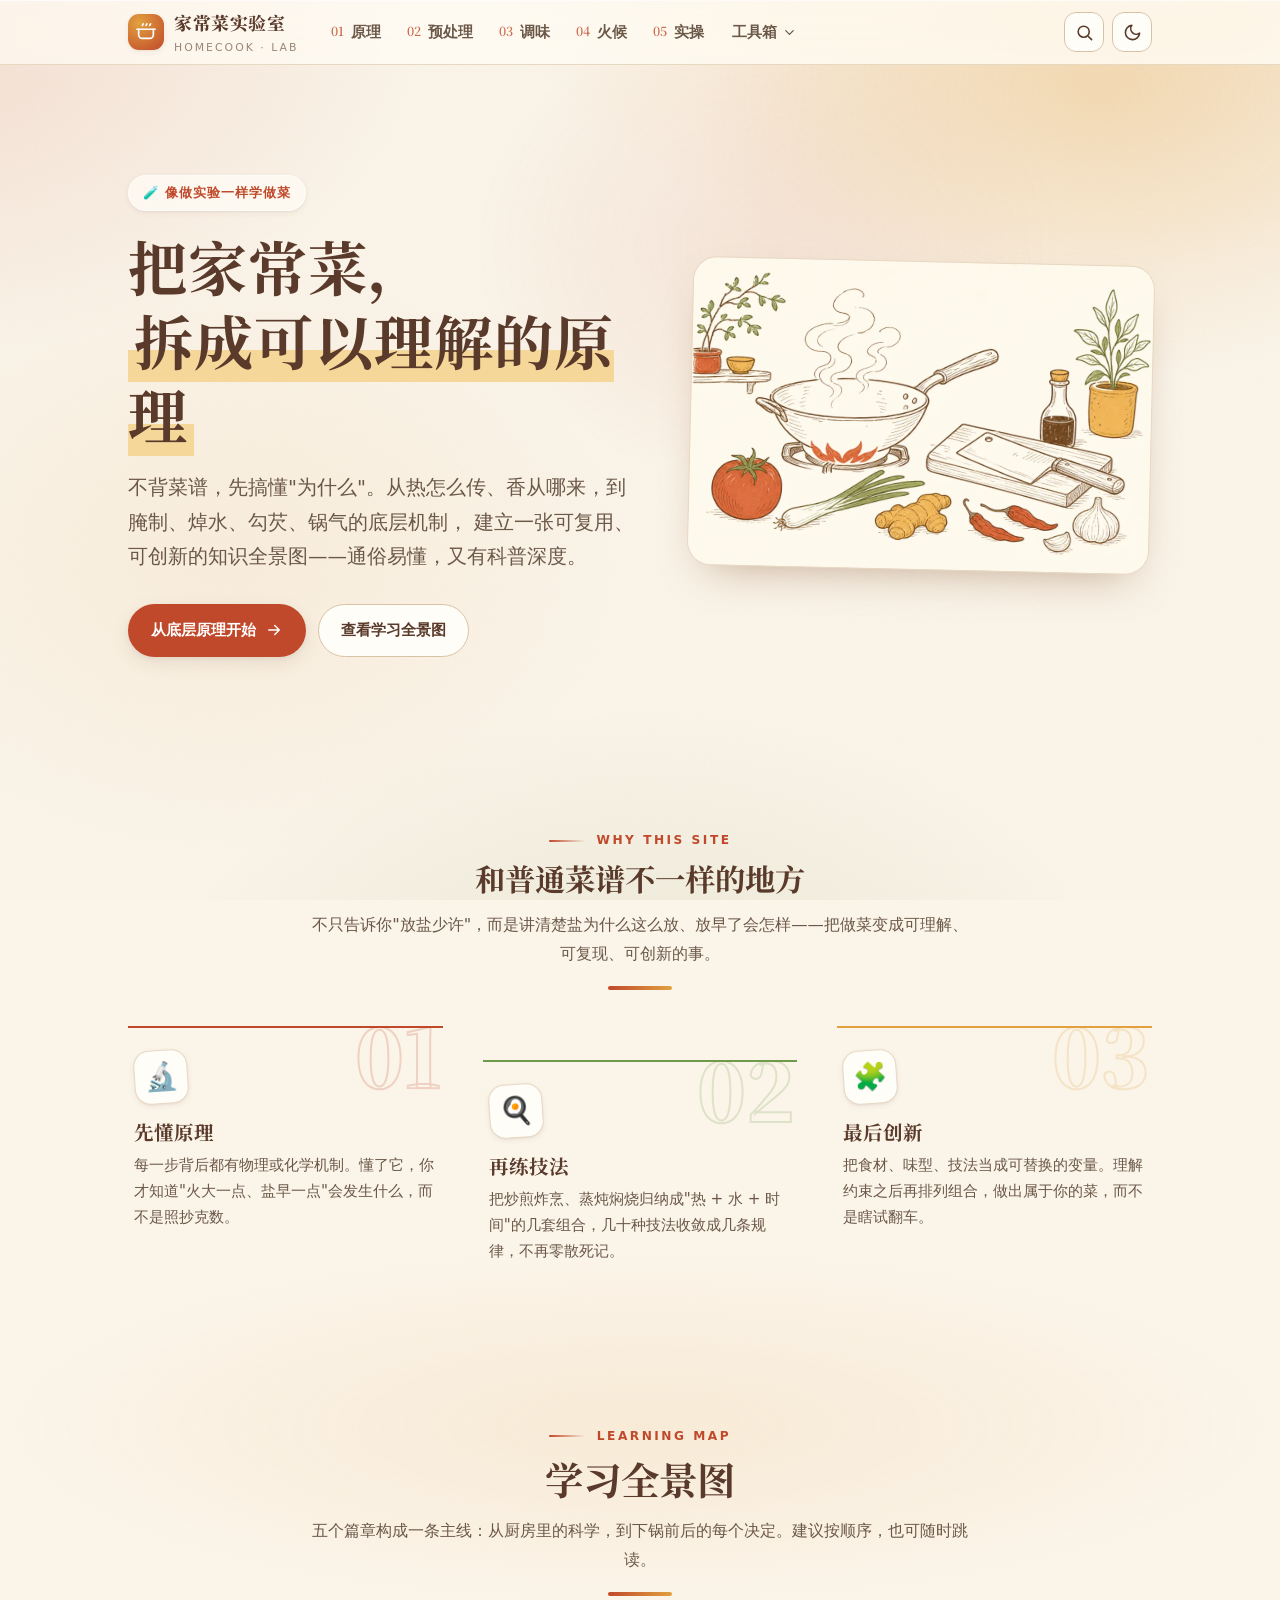
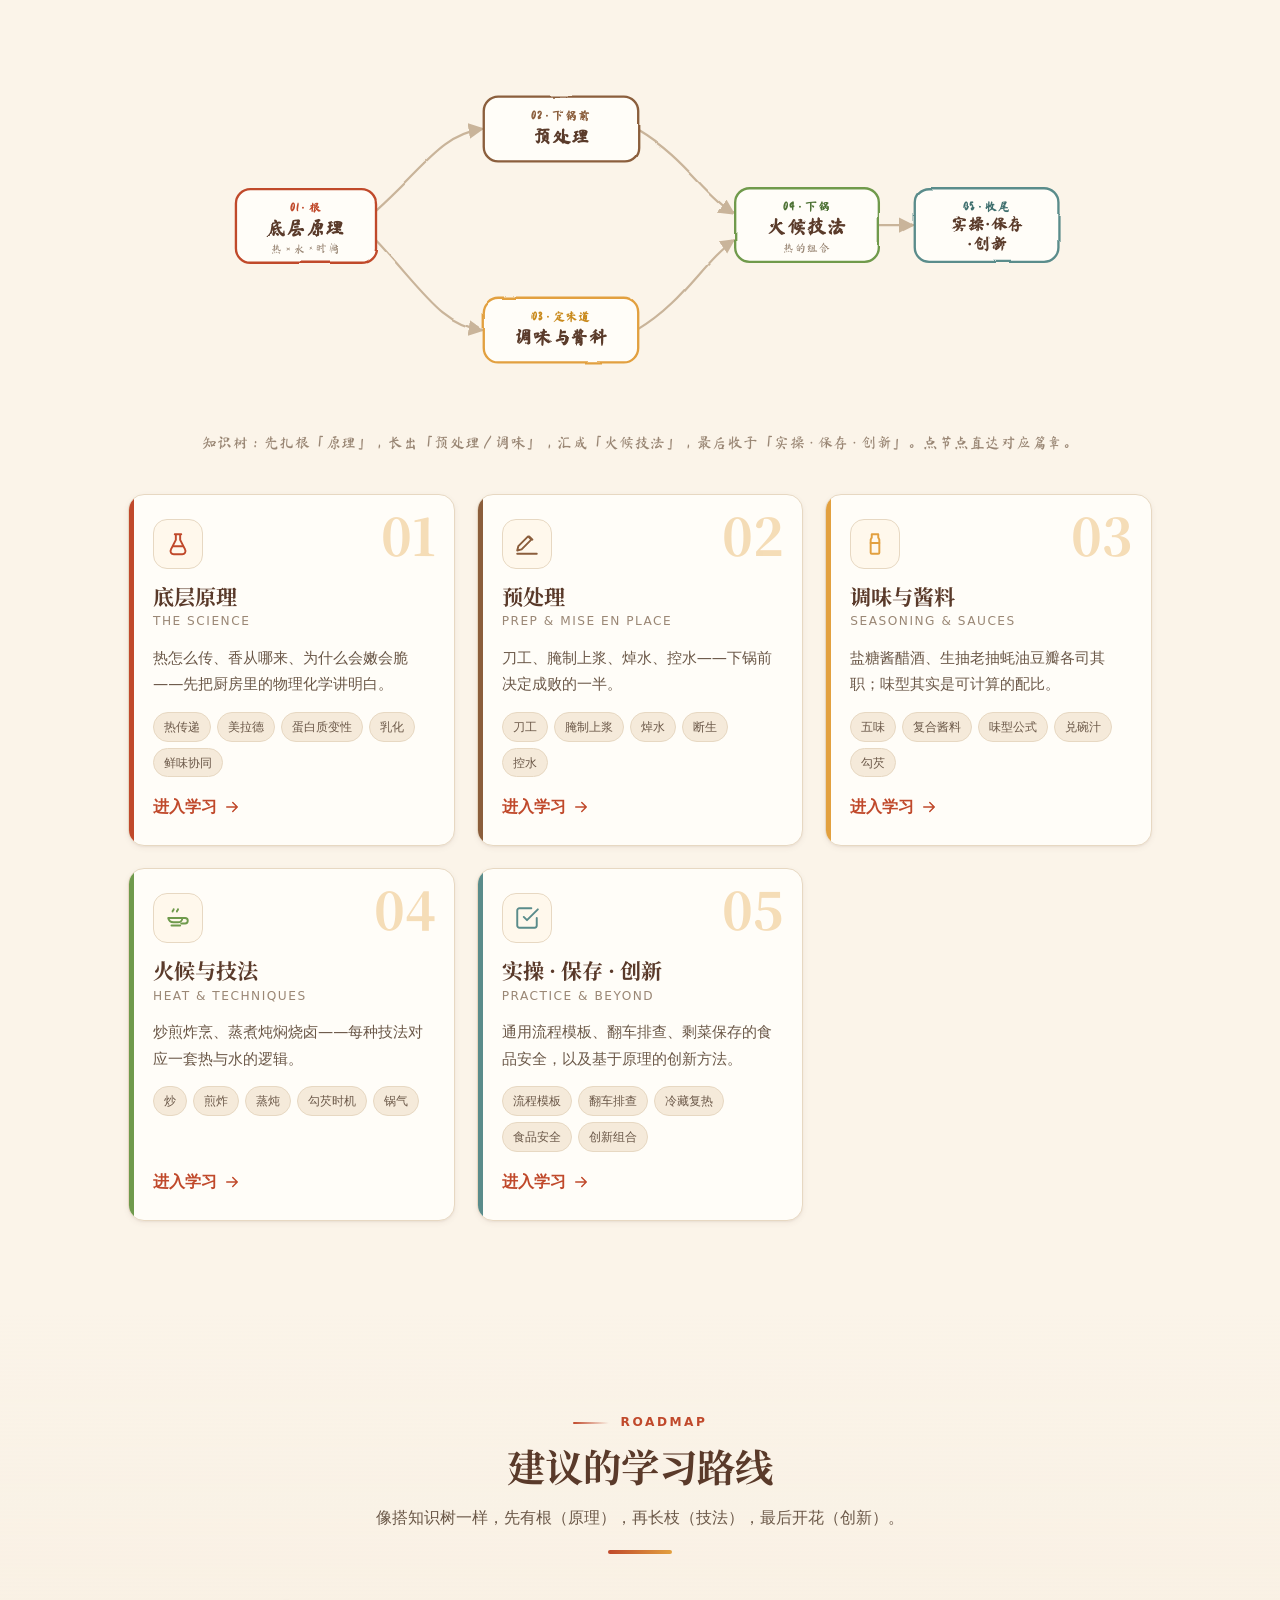
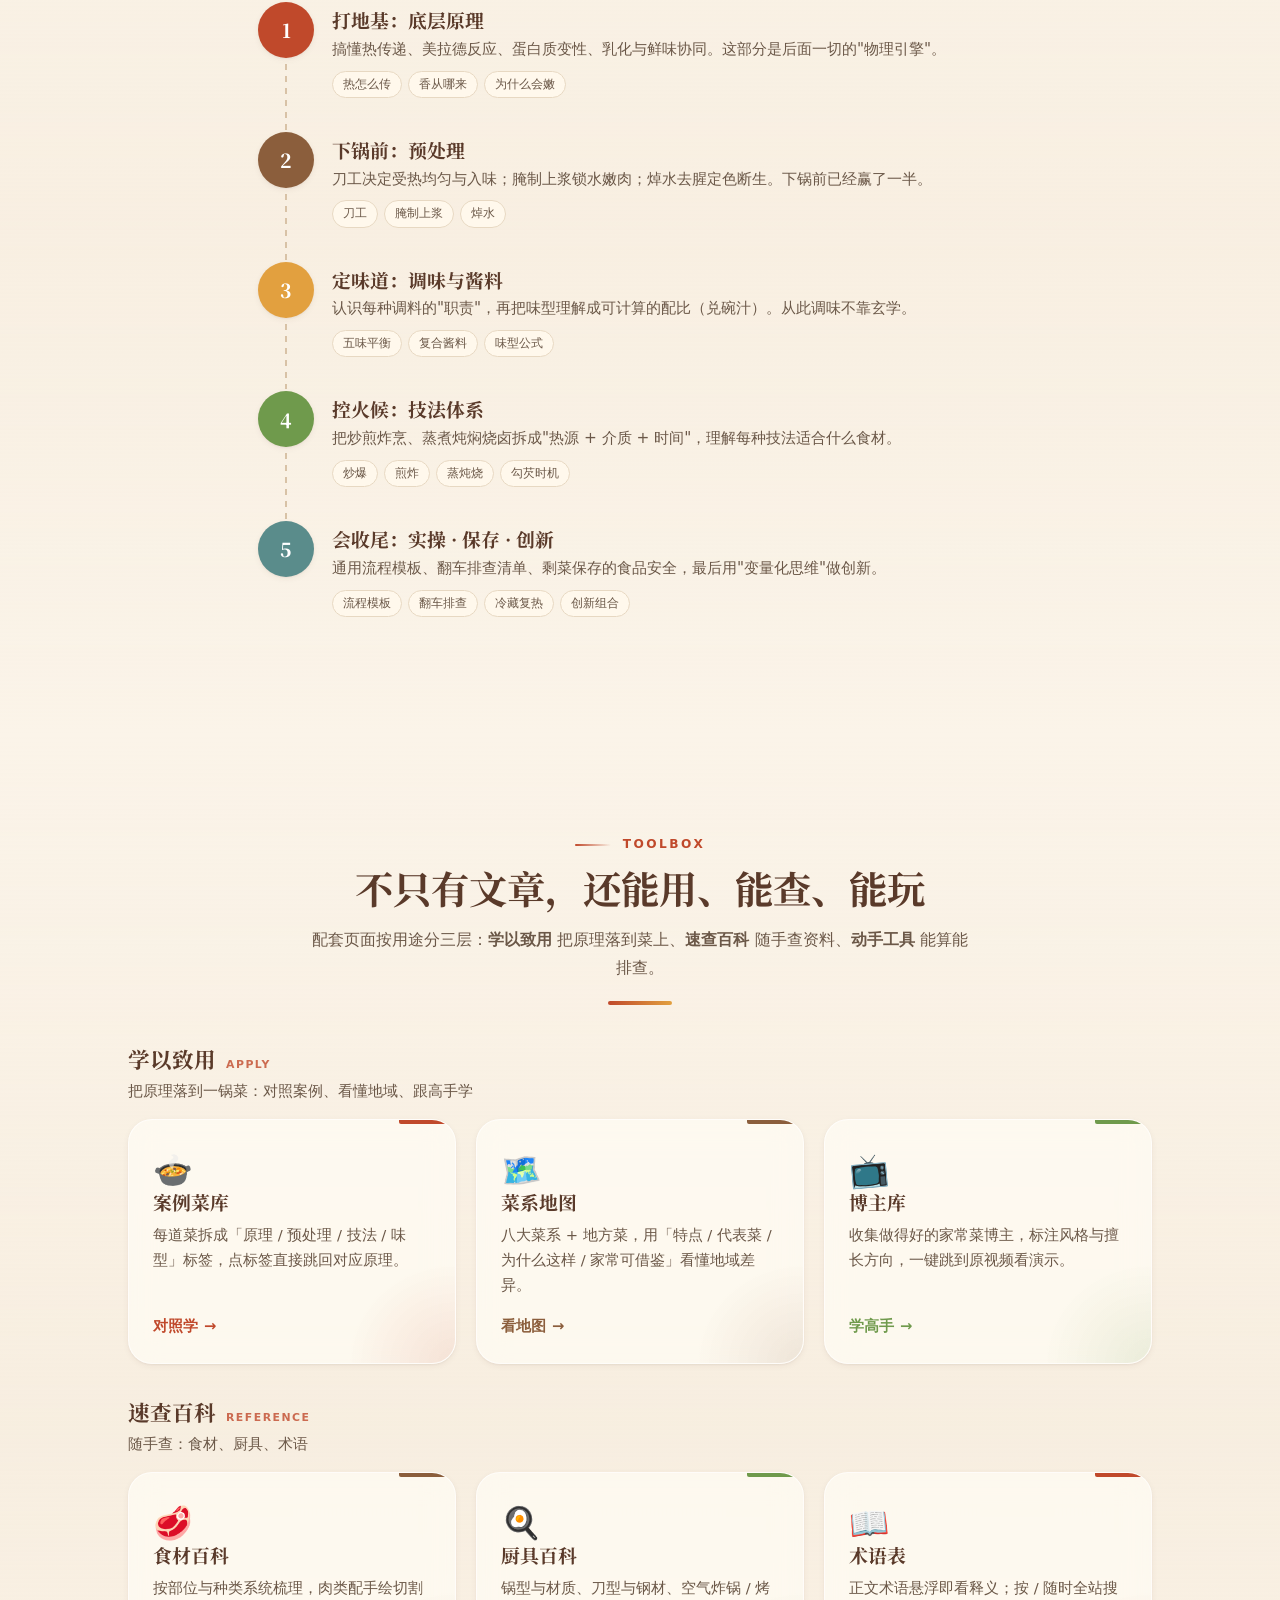
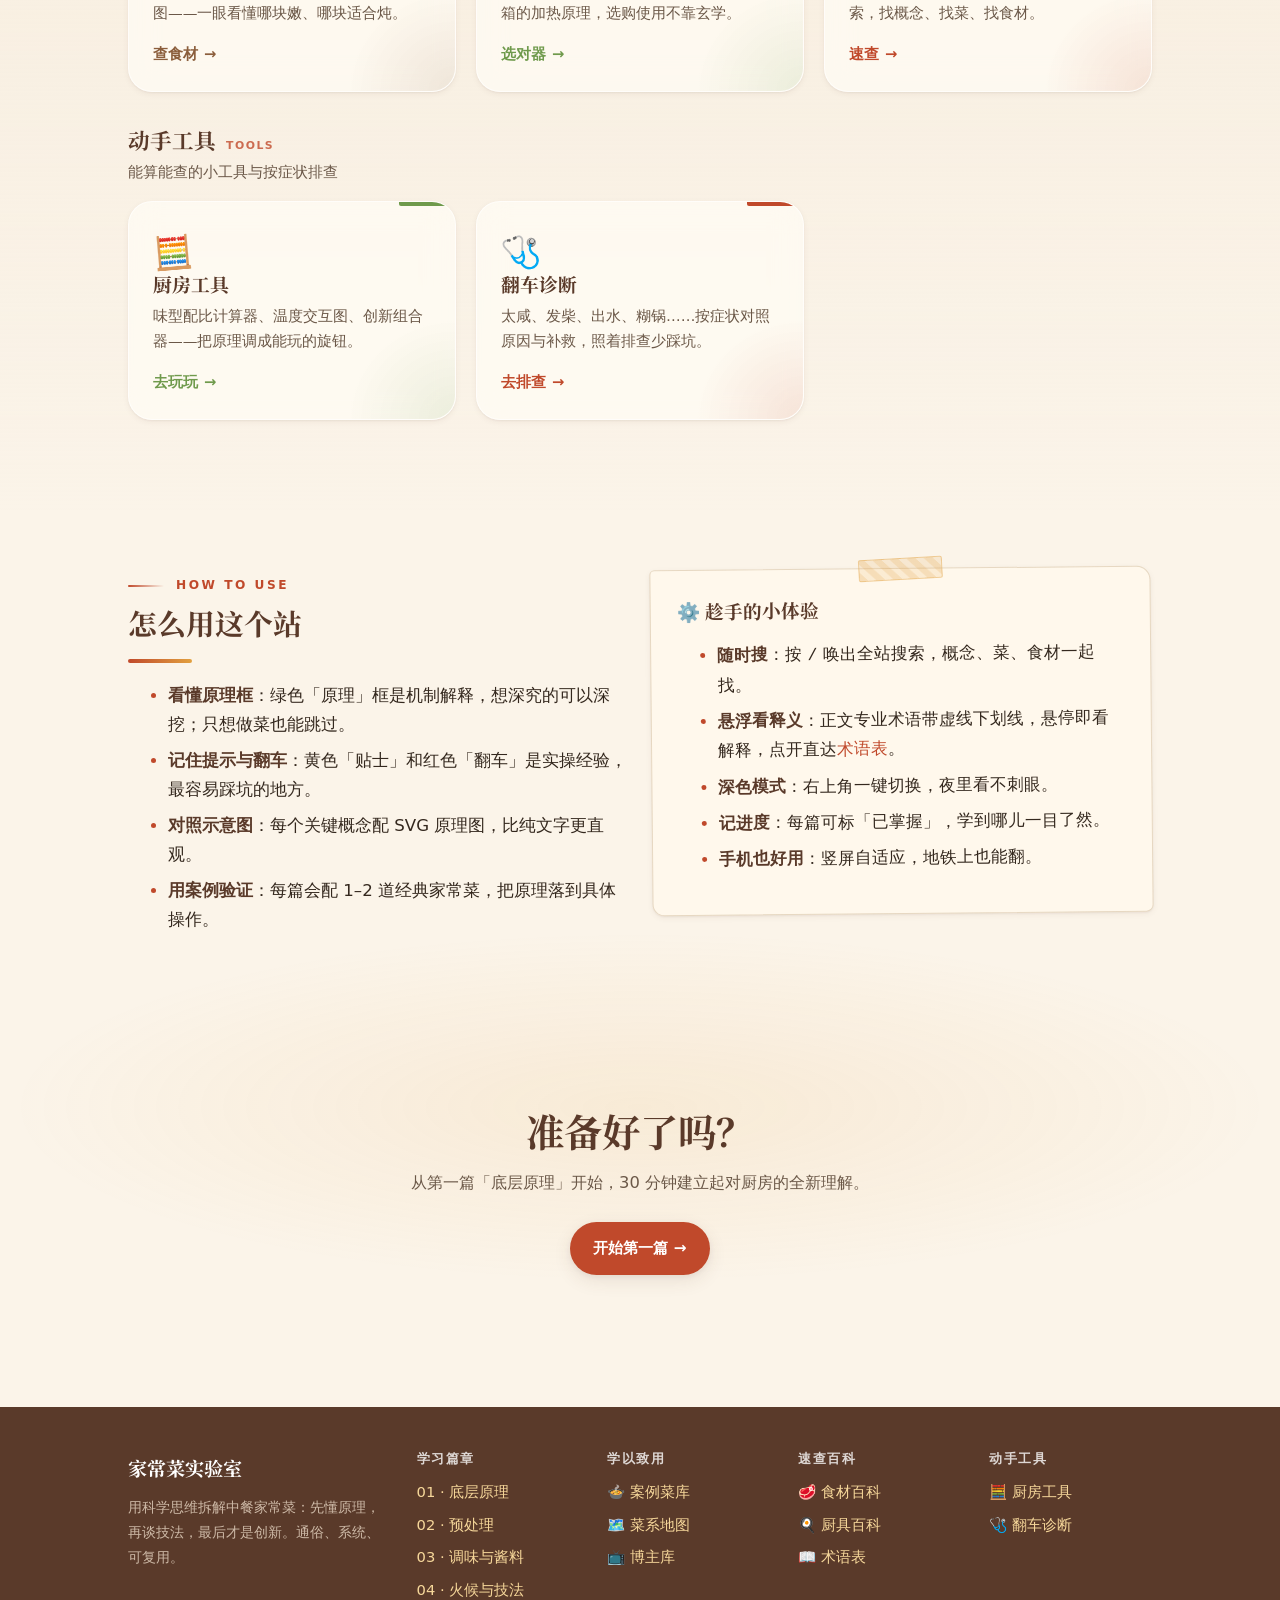
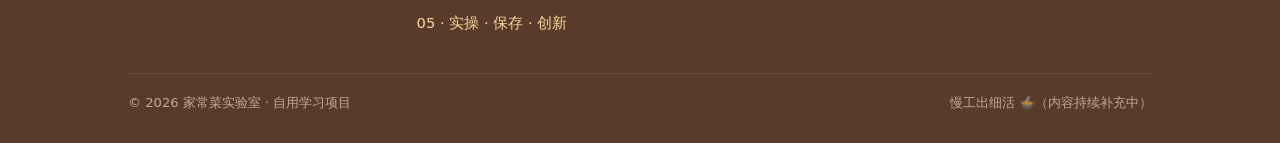
==== commit e211f5c8: "fix(ui): 柔化区块过渡 + 修复食材页导航衔接与条目标题换行 - 区块柔光（section--spotlight）改为跨边界淡入淡出，去除分界处横向硬色带 - roadmap 内联渐变两端透明" ====
--- a/index.html
+++ b/index.html
@@ -16,9 +16,6 @@
 
   <!-- Hero -->
   <section class="hero">
-    <span class="blob blob--ginger" style="width:420px;height:420px;top:-110px;right:-60px;opacity:.42"></span>
-    <span class="blob blob--brick" style="width:320px;height:320px;bottom:-150px;left:-80px;opacity:.3"></span>
-    <span class="blob blob--scallion" style="width:240px;height:240px;top:38%;left:42%;opacity:.16"></span>
     <div class="container">
       <div class="hero-inner">
         <div class="hero-copy">
@@ -137,7 +134,7 @@
   </section>
 
   <!-- 学习路线图 roadmap -->
-  <section class="section" style="background:linear-gradient(180deg,transparent,rgba(245,234,218,.6));">
+  <section class="section" style="background:linear-gradient(180deg,transparent,rgba(245,234,218,.5) 50%,transparent);">
     <div class="container" style="max-width:820px">
       <div class="center">
         <span class="eyebrow-line">Roadmap</span>
--- a/assets/css/style.css
+++ b/assets/css/style.css
@@ -185,7 +185,13 @@
 }
 
 /* ---------- 5. Hero ---------- */
-.hero { position: relative; padding-block: clamp(54px, 9vw, 110px); overflow: hidden; }
+.hero {
+  position: relative; padding-block: clamp(54px, 9vw, 110px); overflow: hidden;
+  /* 暖光只铺在上半区（题图一侧），到达底边前已完全淡出 → 与下一区块平滑衔接 */
+  background-image:
+    radial-gradient(680px 480px at 86% 4%, color-mix(in srgb, var(--ginger) 22%, transparent), transparent 60%),
+    radial-gradient(460px 380px at 60% 26%, color-mix(in srgb, var(--brick) 9%, transparent), transparent 64%);
+}
 .hero > .container { position: relative; z-index: 1; }
 .hero .eyebrow {
   display: inline-flex; align-items: center; gap: 8px;
@@ -853,10 +859,16 @@
 /* 分类快捷导航（吸顶在站点头下方） */
 .cat-nav {
   position: sticky; top: 64px; z-index: 60;
-  background: var(--glass-fill);
-  -webkit-backdrop-filter: saturate(1.3) blur(var(--glass-blur));
-  backdrop-filter: saturate(1.3) blur(var(--glass-blur));
+  /* 用偏暖的半透明纸色，避免在暖色页头上方出现一条偏白的色带 */
+  background: color-mix(in srgb, var(--paper) 80%, transparent);
+  -webkit-backdrop-filter: saturate(1.2) blur(12px);
+  backdrop-filter: saturate(1.2) blur(12px);
   border-bottom: 1px solid var(--line);
+}
+/* 滚动吸顶后再强化阴影/底色，平时与页头自然相连 */
+.cat-nav.is-stuck {
+  background: color-mix(in srgb, var(--paper) 88%, transparent);
+  box-shadow: 0 10px 24px -20px rgba(90,50,20,.55);
 }
 .cat-nav-inner {
   max-width: 1180px; margin: 0 auto; padding: 10px var(--space);
@@ -949,7 +961,7 @@
 /* 条目（部位 / 食材） */
 .food-items { display: grid; gap: 12px; margin-top: 16px; }
 .food-item {
-  display: grid; grid-template-columns: minmax(180px, 230px) 1fr; gap: 8px 24px;
+  display: grid; grid-template-columns: minmax(240px, 340px) minmax(0, 1fr); gap: 8px 24px;
   background: var(--card); border: 1px solid var(--line); border-radius: var(--r-md);
   padding: 16px 20px; box-shadow: var(--shadow-sm);
   transition: transform .15s, box-shadow .15s, border-color .15s;
@@ -1662,11 +1674,12 @@
 .hairline { height: 1px; border: 0; background: linear-gradient(90deg, transparent, var(--line-strong) 18%, var(--line-strong) 82%, transparent); margin: 0; }
 
 /* ---- section 节奏：交替底色 / 顶部 spotlight ---- */
-.section--tint { background: linear-gradient(180deg, transparent, color-mix(in srgb, var(--paper-2) 70%, transparent) 50%, transparent); }
+.section--tint { background: linear-gradient(180deg, transparent, color-mix(in srgb, var(--paper-2) 60%, transparent) 50%, transparent); }
 .section--spotlight { position: relative; isolation: isolate; }
+/* 柔光跨越区块边界淡入淡出（上下都透明），避免在分界处出现硬色带 */
 .section--spotlight::before {
-  content: ""; position: absolute; inset: -1px 0 auto 0; height: 420px; z-index: -1; pointer-events: none;
-  background: radial-gradient(680px 320px at 50% -4%, color-mix(in srgb, var(--ginger) 16%, transparent), transparent 70%);
+  content: ""; position: absolute; left: 0; right: 0; top: -150px; height: 500px; z-index: -1; pointer-events: none;
+  background: radial-gradient(900px 50% at 50% 50%, color-mix(in srgb, var(--ginger) 11%, transparent), transparent 70%);
 }
 
 /* ---- 装饰色块（柔焦光斑），给 hero/区块加氛围 ---- */
@@ -1749,8 +1762,9 @@
   position: relative; z-index: 1;
 }
 .feature-card::after {
-  content: ""; position: absolute; right: -10px; bottom: -18px; width: 120px; height: 120px; z-index: 0;
-  background: radial-gradient(circle at 70% 30%, color-mix(in srgb, var(--fc, var(--brick)) 16%, transparent), transparent 70%);
+  content: ""; position: absolute; inset: auto 0 0 auto; width: 180px; height: 160px; z-index: 0;
+  /* 亮心落在卡片圆角处、向内自然淡出，避免在边界处被硬切 */
+  background: radial-gradient(150px 140px at 100% 100%, color-mix(in srgb, var(--fc, var(--brick)) 13%, transparent), transparent 72%);
   pointer-events: none;
 }
 .feature-card h3, .feature-card p, .feature-card .fc-go { position: relative; z-index: 1; }
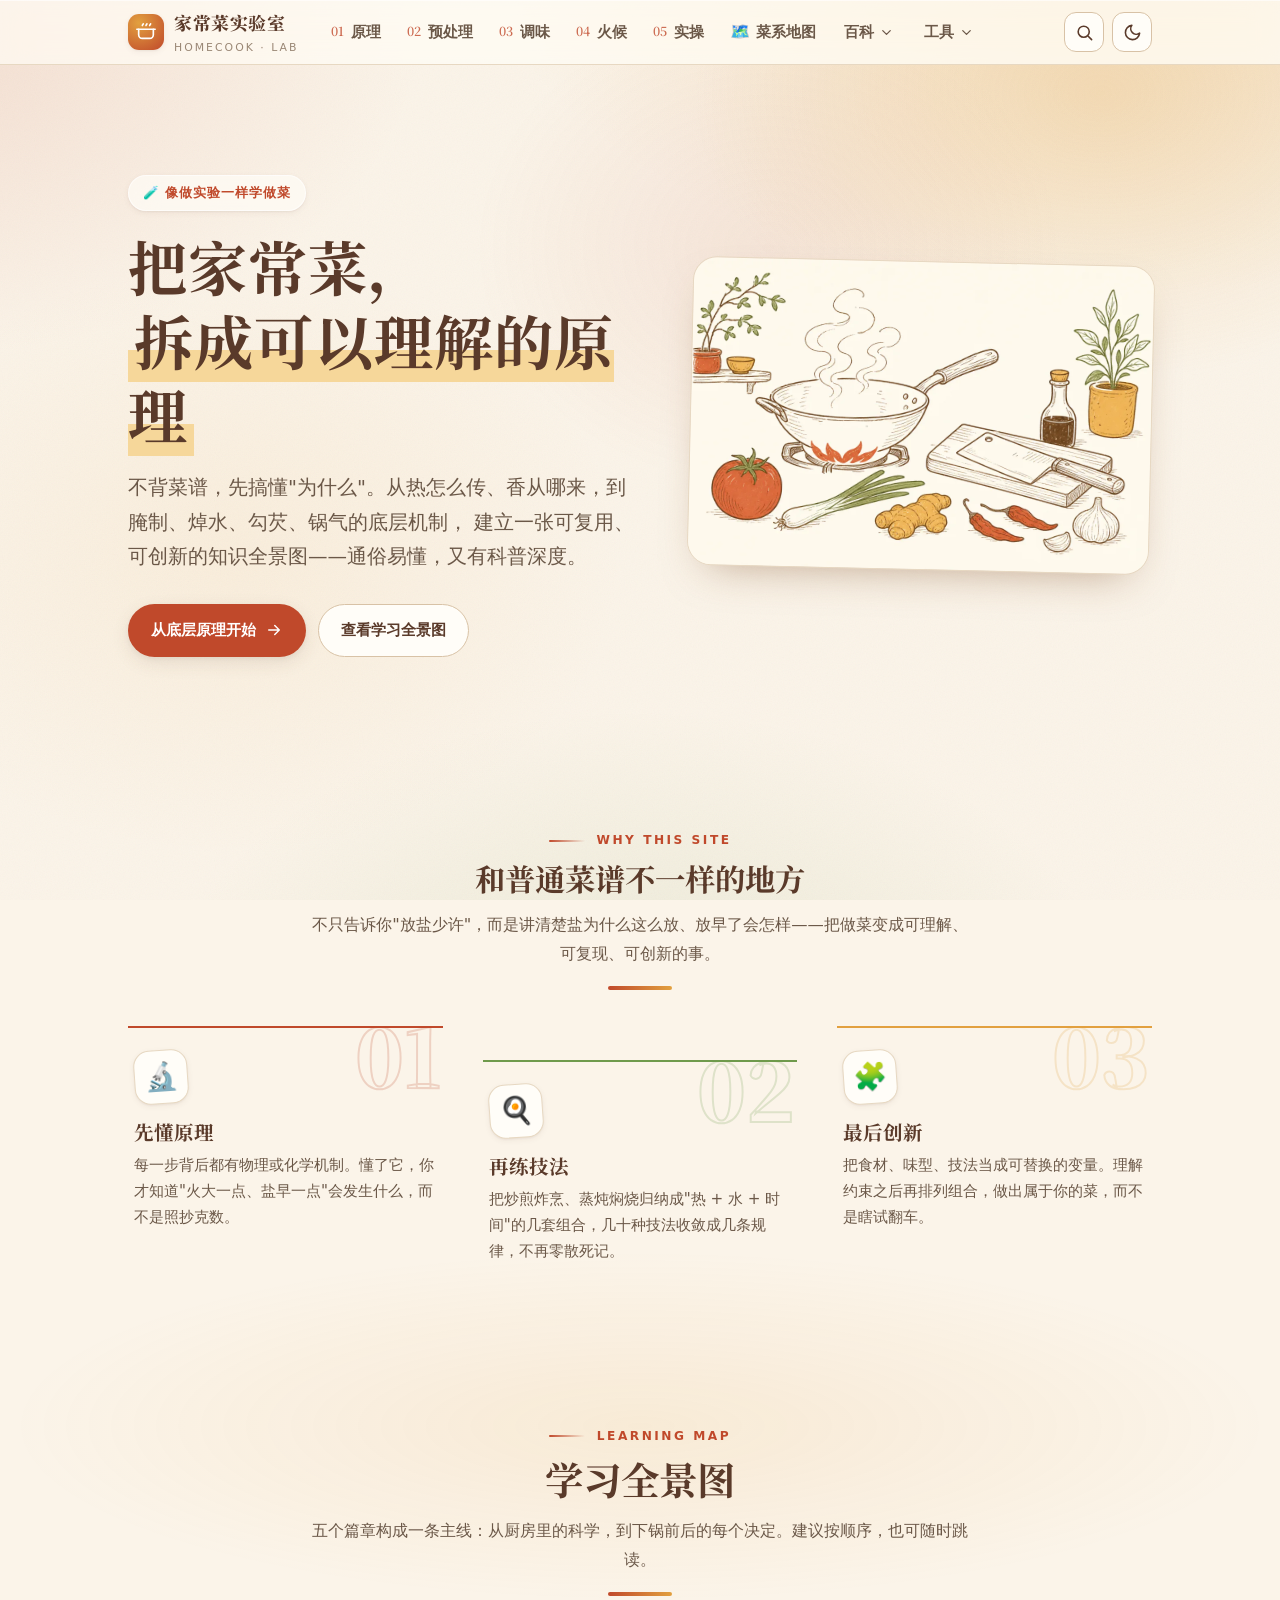
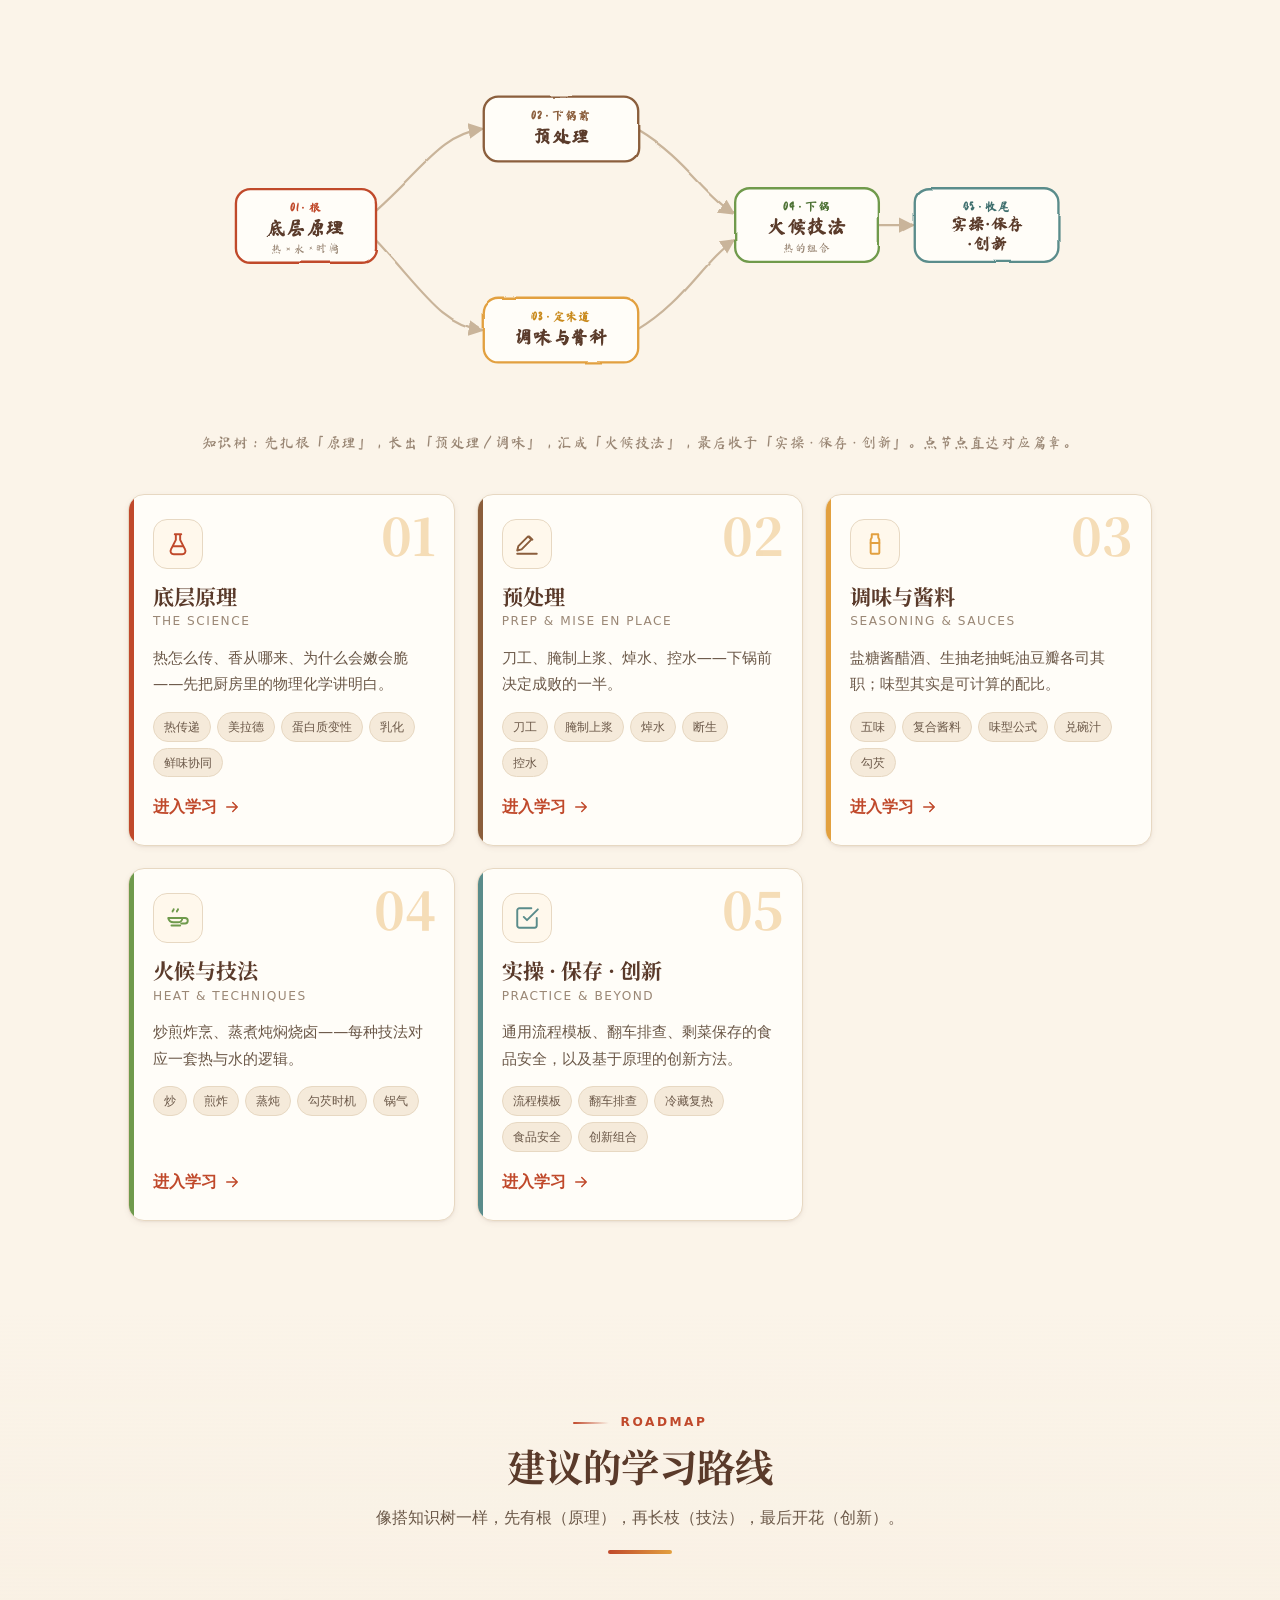
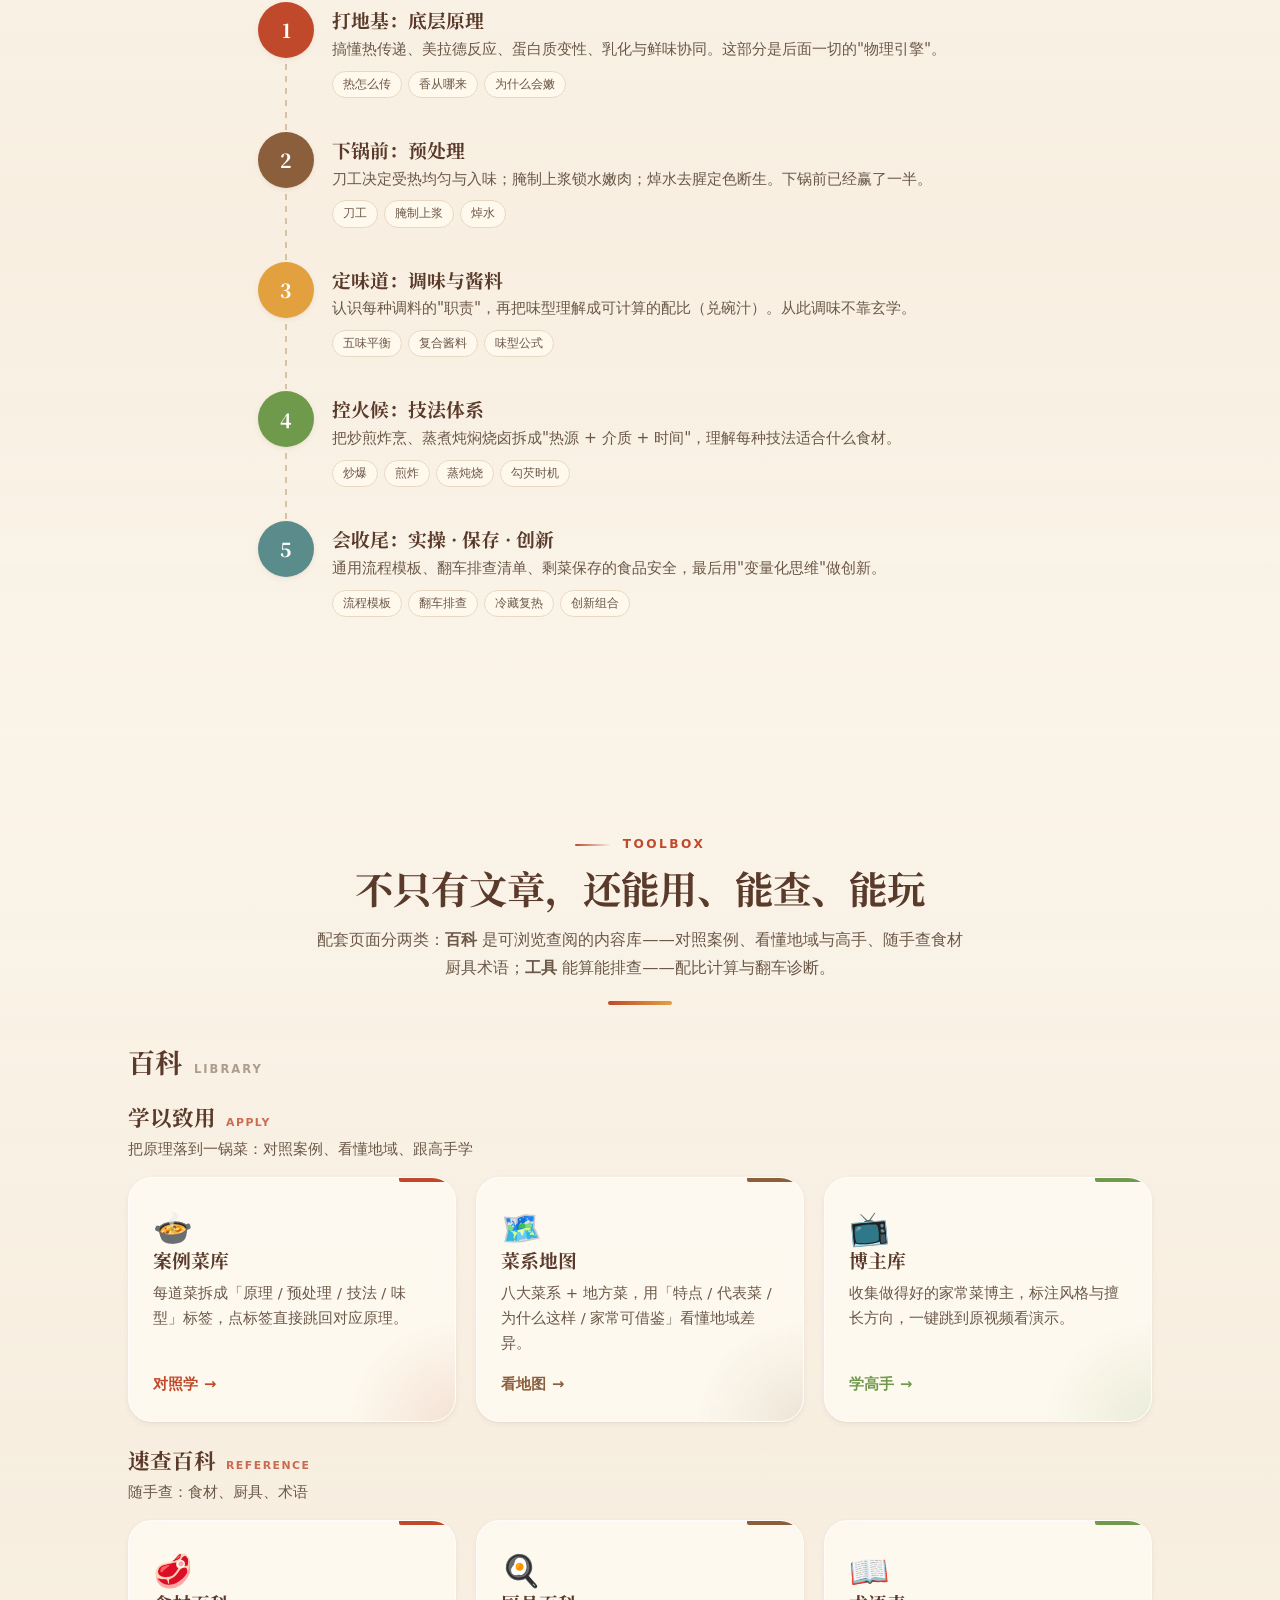
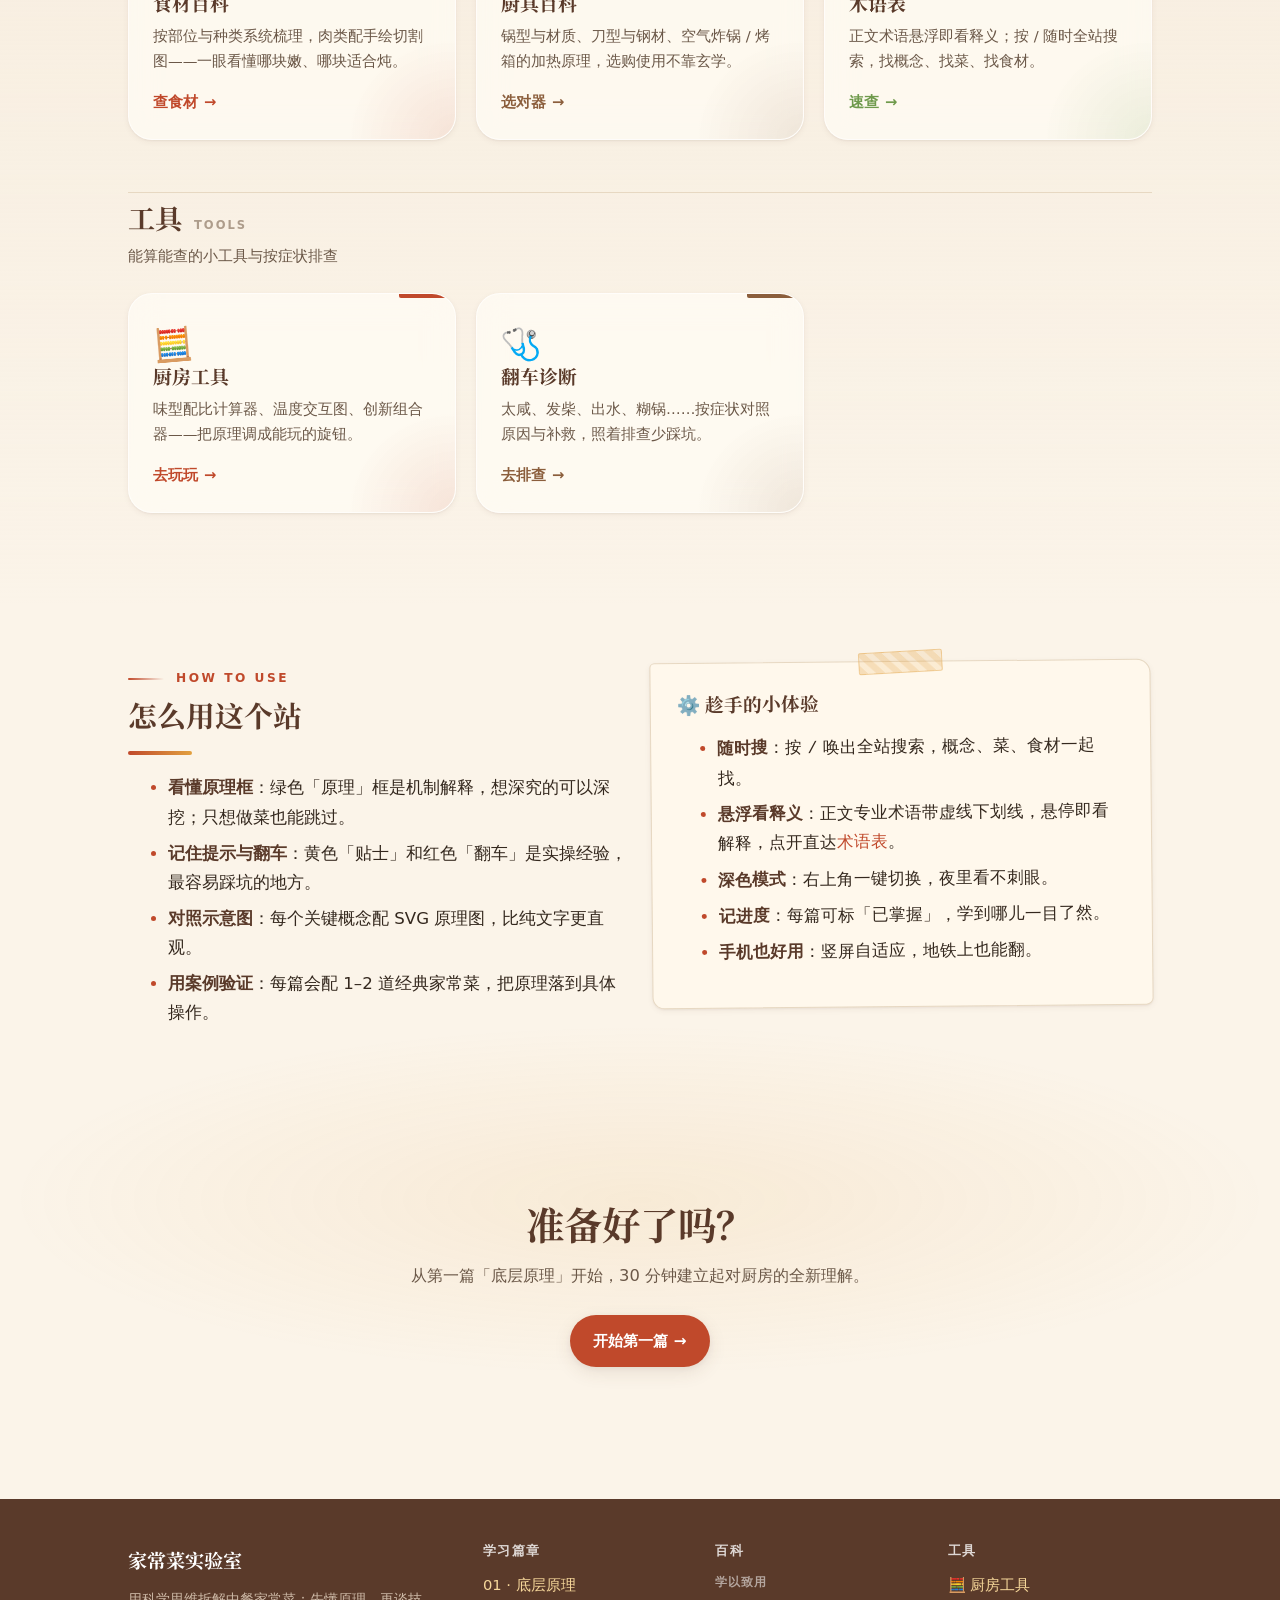
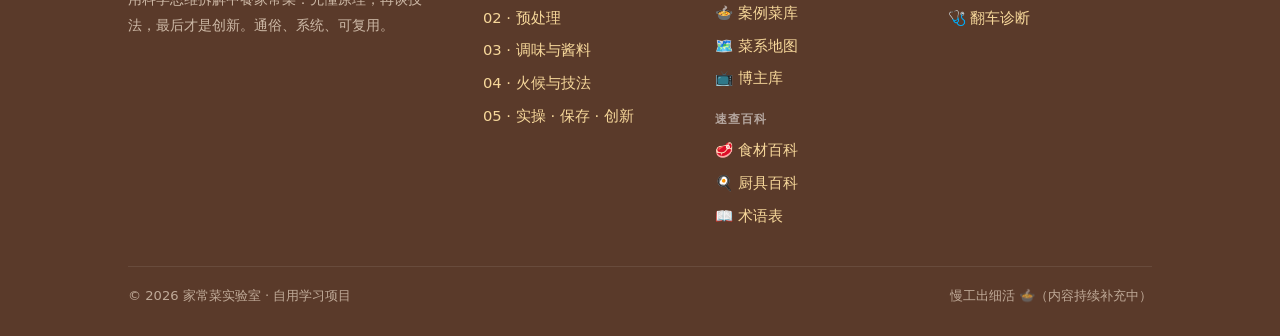
==== commit d99b1265: "feat: 重构导航为菜系地图独立入口与百科/工具分类 将菜系地图提升为顶级导航项，工具箱拆为百科/工具两个下拉，并同步首页工具箱墙与页脚的信息架构。  Co-authored-by: Cursor " ====
--- a/index.html
+++ b/index.html
@@ -194,7 +194,7 @@
       <div class="center">
         <span class="eyebrow-line">Toolbox</span>
         <h2 class="section-title">不只有文章，还能用、能查、能玩</h2>
-        <p class="section-sub" style="margin-inline:auto">配套页面按用途分三层：<strong>学以致用</strong> 把原理落到菜上、<strong>速查百科</strong> 随手查资料、<strong>动手工具</strong> 能算能排查。</p>
+        <p class="section-sub" style="margin-inline:auto">配套页面分两类：<strong>百科</strong> 是可浏览查阅的内容库——对照案例、看懂地域与高手、随手查食材厨具术语；<strong>工具</strong> 能算能排查——配比计算与翻车诊断。</p>
         <div class="lead-divider" style="margin-inline:auto"></div>
       </div>
       <div class="toolbox-wall" data-toolbox style="margin-top:40px"></div>
--- a/assets/css/style.css
+++ b/assets/css/style.css
@@ -131,7 +131,7 @@
   display: flex; align-items: center; justify-content: space-between;
   gap: 16px; height: 64px;
 }
-.brand { display: flex; align-items: center; gap: 10px; font-family: var(--serif); }
+.brand { display: flex; align-items: center; gap: 10px; font-family: var(--serif); flex: none; }
 .brand .mark {
   width: 36px; height: 36px; flex: none; border-radius: 11px;
   display: grid; place-items: center;
@@ -139,8 +139,8 @@
   color: #fff; box-shadow: var(--shadow-sm);
 }
 .brand .mark svg { width: 22px; height: 22px; }
-.brand b { font-size: 1.12rem; color: var(--soy); font-weight: 800; letter-spacing: .5px; }
-.brand small { display: block; font-family: var(--sans); font-size: .68rem; color: var(--ink-faint); letter-spacing: 2px; }
+.brand b { font-size: 1.12rem; color: var(--soy); font-weight: 800; letter-spacing: .5px; white-space: nowrap; }
+.brand small { display: block; font-family: var(--sans); font-size: .68rem; color: var(--ink-faint); letter-spacing: 2px; white-space: nowrap; }
 
 .nav-links { display: flex; align-items: center; gap: 4px; list-style: none; margin: 0; padding: 0; }
 .nav-links a {
@@ -150,9 +150,21 @@
   transition: background .18s, color .18s;
 }
 .nav-links a .n { font-family: var(--serif); font-size: .78rem; color: var(--brick); opacity: .8; }
+.nav-links a .emoji { font-size: 1.02rem; line-height: 1; }
 .nav-links a:hover { background: var(--paper-2); color: var(--soy); }
 .nav-links a.active { background: var(--brick); color: #fff; }
 .nav-links a.active .n { color: #ffe; opacity: .85; }
+/* 提升到顶部的独立入口（菜系地图）：与篇章并列又略作区分 */
+.nav-links a.nav-feature { gap: 6px; }
+
+/* 中等宽度（仍平铺但空间紧）：压缩导航、隐去章节序号，避免溢出或换行 */
+@media (min-width: 901px) and (max-width: 1100px) {
+  .nav { gap: 10px; }
+  .nav-links { gap: 2px; margin-left: 2px; }
+  .nav-links a { padding: 8px 9px; }
+  .nav-links a .n { display: none; }
+  .nav-more-btn { padding: 8px 10px; }
+}
 
 .nav-toggle {
   display: none; border: 1px solid var(--line-strong); background: var(--card);
@@ -161,7 +173,7 @@
 }
 .nav-toggle svg { width: 22px; height: 22px; }
 
-@media (max-width: 780px) {
+@media (max-width: 900px) {
   .nav-toggle { display: inline-flex; }
   .nav-links {
     position: absolute; top: 64px; left: 0; right: 0;
@@ -492,8 +504,19 @@
 .why-card h3 { margin: 16px 0 0; font-size: 1.22rem; color: var(--soy); }
 .why-card p { margin: 8px 0 0; font-size: .95rem; color: var(--ink-soft); line-height: 1.7; }
 
-/* 工具箱亮点卡片墙 */
-.toolbox-wall { display: flex; flex-direction: column; gap: 34px; }
+/* 工具箱亮点卡片墙：百科 / 工具 两大类 */
+.toolbox-wall { display: flex; flex-direction: column; gap: 52px; }
+.toolbox-menu { display: flex; flex-direction: column; gap: 24px; }
+.toolbox-menu + .toolbox-menu { padding-top: 8px; border-top: 1px solid var(--line); }
+.tm-head h3 {
+  margin: 0; font-family: var(--serif); font-size: 1.7rem; color: var(--soy);
+  display: flex; align-items: baseline; gap: 12px; flex-wrap: wrap;
+}
+.tm-head .tm-en {
+  font-family: var(--sans); font-size: .72rem; font-weight: 700; letter-spacing: 2px;
+  text-transform: uppercase; color: var(--ink-faint, var(--ink-soft)); opacity: .8;
+}
+.tm-head p { margin: 8px 0 0; font-size: .95rem; color: var(--ink-soft); }
 .toolbox-group .tg-head { margin-bottom: 16px; }
 .toolbox-group .tg-head h3 {
   margin: 0; font-family: var(--serif); font-size: 1.35rem; color: var(--soy);
@@ -549,11 +572,13 @@
   padding-block: 44px max(28px, env(safe-area-inset-bottom));
 }
 .site-footer a { color: var(--ginger-soft); }
-.site-footer .foot-grid { display: grid; grid-template-columns: 1.6fr repeat(4, 1fr); gap: 28px; }
+.site-footer .foot-grid { display: grid; grid-template-columns: 1.6fr repeat(3, 1fr); gap: 28px; }
 @media (max-width: 1000px) { .site-footer .foot-grid { grid-template-columns: 1fr 1fr 1fr; } }
 @media (max-width: 760px) { .site-footer .foot-grid { grid-template-columns: 1fr 1fr; } }
 @media (max-width: 460px) { .site-footer .foot-grid { grid-template-columns: 1fr; } }
 .site-footer h4 { color: #fff; font-family: var(--sans); font-size: .82rem; letter-spacing: 1.5px; text-transform: uppercase; margin: 0 0 12px; opacity: .8; }
+.site-footer .foot-sub + .foot-sub { margin-top: 18px; }
+.site-footer .foot-sub h5 { margin: 0 0 8px; font-family: var(--sans); font-size: .72rem; font-weight: 700; letter-spacing: 1px; color: rgba(255,255,255,.55); text-transform: uppercase; }
 .site-footer ul { list-style: none; margin: 0; padding: 0; }
 .site-footer li { margin: 7px 0; font-size: .92rem; }
 .site-footer .foot-brand b { font-family: var(--serif); font-size: 1.2rem; color: #fff; }
@@ -598,7 +623,7 @@
 
 .nav-more { position: relative; }
 .nav-more-btn {
-  display: inline-flex; align-items: center; gap: 5px;
+  display: inline-flex; align-items: center; gap: 5px; white-space: nowrap; flex: none;
   padding: 8px 13px; border-radius: var(--r-pill);
   color: var(--ink-soft); font-family: inherit; font-size: .92rem; font-weight: 600;
   background: none; border: none; cursor: pointer; transition: background .18s, color .18s;
@@ -639,7 +664,7 @@
 .nav-dropdown a:hover { background: var(--paper-2); color: var(--soy); }
 .nav-dropdown a.active { background: var(--brick); color: #fff; }
 
-@media (max-width: 780px) {
+@media (max-width: 900px) {
   .nav-more-btn { display: none; }
   .nav-more { border-top: 1px solid var(--line); margin-top: 8px; padding-top: 8px; }
   .nav-dropdown {
@@ -760,7 +785,7 @@
 [data-theme="dark"] .hcl-term:hover { background: #243022; }
 
 .hcl-tip {
-  position: fixed; z-index: 320; max-width: 320px; pointer-events: auto; cursor: pointer;
+  position: fixed; z-index: 320; max-width: 320px; pointer-events: auto; cursor: default;
   background: var(--glass-fill); color: var(--ink); border: 1px solid var(--glass-border);
   -webkit-backdrop-filter: saturate(1.3) blur(var(--glass-blur)); backdrop-filter: saturate(1.3) blur(var(--glass-blur));
   border-radius: var(--r-md); box-shadow: var(--shadow-lg); padding: 14px 16px;
@@ -772,7 +797,31 @@
 .hcl-tip .cat { font-family: var(--sans); font-size: .68rem; font-weight: 700; color: var(--scallion-dk); background: #EEF4E6; border-radius: var(--r-pill); padding: 1px 8px; }
 [data-theme="dark"] .hcl-tip .cat { background: #243022; }
 .hcl-tip p { margin: 8px 0 0; font-size: .9rem; color: var(--ink-soft); line-height: 1.6; }
-.hcl-tip .more { display: block; margin-top: 8px; font-size: .8rem; color: var(--brick); font-weight: 700; }
+.hcl-tip .tip-links { display: flex; flex-wrap: wrap; gap: 6px 14px; margin-top: 10px; }
+.hcl-tip .more { font-size: .8rem; color: var(--brick); font-weight: 700; text-decoration: none; }
+.hcl-tip .more:hover { text-decoration: underline; }
+.hcl-tip .more-chapter { color: var(--scallion-dk); }
+
+/* ---------- 深链落点：滚到的小节标题留出余量并短暂高亮 ---------- */
+h2[id], h3[id], [id^="topic-"], [id^="term-"] { scroll-margin-top: 24px; }
+
+.hcl-target {
+  border-radius: var(--r-sm);
+  animation: hclTargetFlash 2.6s ease-out;
+}
+@keyframes hclTargetFlash {
+  0%, 12% {
+    background: rgba(226, 160, 63, .22);
+    box-shadow: 0 0 0 8px rgba(226, 160, 63, .12), -10px 0 0 0 var(--ginger);
+  }
+  100% {
+    background: transparent;
+    box-shadow: 0 0 0 8px transparent, -10px 0 0 0 transparent;
+  }
+}
+@media (prefers-reduced-motion: reduce) {
+  .hcl-target { animation: none; }
+}
 
 /* =========================================================
    20. “已掌握”标记
@@ -1862,3 +1911,168 @@
 /* 点击切割图分区定位的高亮：改为底色闪烁（适配无边框行） */
 .food-item.fi-flash { background: var(--card-soft); border-radius: var(--r-md); }
 @media (hover: none) { .food-item:hover { background: none; border-radius: 0; } }
+
+/* =========================================================
+   29. 菜系详情页（cuisine.html）+ 菜系地图“深入了解”入口
+   复用 .page-head / .doc-layout / .cuisine-hero / .note / 既有令牌
+   ========================================================= */
+
+/* 菜系地图：缩略卡（八大菜系 / 地方菜统一为可点击的小卡，完整内容在详情页） */
+.cu-cards {
+  display: grid; gap: 18px; margin-top: 24px;
+  grid-template-columns: repeat(auto-fill, minmax(248px, 1fr));
+}
+.cu-card {
+  display: flex; flex-direction: column; overflow: hidden; scroll-margin-top: 88px;
+  background: var(--card); border: 1px solid var(--line); border-top: 3px solid var(--cu, var(--brick));
+  border-radius: var(--r-md); box-shadow: var(--shadow-sm); text-decoration: none; color: inherit;
+  transition: transform .18s, box-shadow .18s, border-color .18s;
+}
+.cu-card:hover { transform: translateY(-3px); box-shadow: var(--shadow-md); border-color: var(--cu, var(--line-strong)); }
+.cu-card-fig {
+  position: relative; margin: 0; aspect-ratio: 3 / 2; overflow: hidden;
+  background: var(--card-soft); display: grid; place-items: center;
+}
+.cu-card-emoji { font-size: 2.6rem; line-height: 1; opacity: .9; }
+.cu-card-fig img {
+  position: absolute; inset: 0; width: 100%; height: 100%;
+  object-fit: cover; object-position: center 45%; display: block; transition: transform .35s ease;
+}
+.cu-card:hover .cu-card-fig img { transform: scale(1.04); }
+.cu-card-body { padding: 13px 16px 16px; display: flex; flex-direction: column; gap: 5px; flex: 1 1 auto; }
+.cu-card-top { display: flex; align-items: baseline; gap: 8px; flex-wrap: wrap; }
+.cu-card-top h3 { margin: 0; font-size: 1.2rem; color: var(--soy); line-height: 1.2; }
+.cu-card-region { font-size: .8rem; color: var(--ink-faint); }
+.cu-card-traits { margin: 0; font-size: .9rem; color: var(--ink-soft); line-height: 1.55; flex: 1 1 auto; }
+.cu-card-go { margin-top: 6px; font-family: var(--sans); font-size: .82rem; font-weight: 700; color: var(--cu, var(--brick)); }
+
+/* 兜底/无详情时：单栏（隐藏侧栏目录） */
+.doc-layout.no-toc { grid-template-columns: 1fr; }
+.doc-layout.no-toc .toc { display: none; }
+
+/* 详情页 hero 用菜系色描边 */
+.cuisine-hero img { border-color: var(--cu, var(--line)); }
+
+/* 特点：紧跟 hero 的小标签行 */
+.cd-traits-row { display: flex; flex-wrap: wrap; gap: 8px; margin: 16px 0 2px; }
+.cd-trait {
+  font-family: var(--sans); font-size: .82rem; padding: 5px 13px; border-radius: var(--r-pill);
+  background: var(--card-soft); border: 1px solid var(--line); color: var(--ink-soft);
+}
+
+/* 分组小标题（代表菜式 / 特色食材 下的子分类，不进目录） */
+.cd-subhead {
+  display: flex; align-items: center; gap: 9px; margin: 26px 0 2px;
+  font-family: var(--serif); font-weight: 700; font-size: 1.16rem; color: var(--wood);
+}
+.cd-subhead::before {
+  content: ""; flex: none; width: 11px; height: 11px; border-radius: 3px;
+  background: var(--cu, var(--brick));
+}
+
+/* 基础版收尾的轻提示 */
+.cd-note-soft { margin: 8px 0 0; font-size: .86rem; color: var(--ink-faint); }
+
+/* 地域细分：左色条卡片网格 */
+.cd-areas {
+  display: grid; gap: 14px; margin: 18px 0 4px;
+  grid-template-columns: repeat(auto-fill, minmax(258px, 1fr));
+}
+.cd-area {
+  background: var(--card); border: 1px solid var(--line);
+  border-left: 3px solid var(--cu, var(--brick)); border-radius: var(--r-md);
+  padding: 14px 16px 15px; box-shadow: var(--shadow-sm);
+}
+.cd-a-top { display: flex; align-items: center; flex-wrap: wrap; gap: 8px; }
+.cd-area h3 { margin: 0; font-size: 1.08rem; color: var(--soy); line-height: 1.25; }
+.cd-tag {
+  font-family: var(--sans); font-size: .68rem; font-weight: 800; letter-spacing: .3px;
+  color: #fff; background: var(--cu, var(--brick)); padding: 2px 9px; border-radius: var(--r-pill);
+}
+.cd-area p { margin: 9px 0 0; font-size: .9rem; color: var(--ink-soft); line-height: 1.66; }
+
+/* 图卡画廊：代表菜 / 特色食材通用（emoji 垫底，有图覆盖） */
+.cd-gallery {
+  display: grid; gap: 16px; margin: 18px 0 4px;
+  grid-template-columns: repeat(auto-fill, minmax(190px, 1fr));
+}
+.cd-card {
+  display: flex; flex-direction: column; overflow: hidden;
+  background: var(--card); border: 1px solid var(--line); border-radius: var(--r-md);
+  box-shadow: var(--shadow-sm); text-decoration: none; color: inherit;
+  transition: transform .18s, box-shadow .18s, border-color .18s;
+}
+.cd-card:hover { transform: translateY(-3px); box-shadow: var(--shadow-md); border-color: var(--cu, var(--line-strong)); }
+.cd-fig {
+  position: relative; margin: 0; aspect-ratio: 4 / 3; overflow: hidden;
+  background: var(--card-soft); display: grid; place-items: center; border-bottom: 1px solid var(--line);
+}
+.cd-fig-emoji { font-size: clamp(2.2rem, 6vw, 3rem); line-height: 1; opacity: .92; }
+.cd-fig img { position: absolute; inset: 0; width: 100%; height: 100%; object-fit: cover; display: block; }
+.cd-c-body { padding: 11px 14px 14px; }
+.cd-c-body h3 { margin: 0; font-size: 1.02rem; color: var(--soy); line-height: 1.3; }
+.cd-c-body p { margin: 6px 0 0; font-size: .85rem; color: var(--ink-soft); line-height: 1.6; }
+.cd-card.is-link .cd-c-body h3::after { content: " ↗"; font-size: .82em; color: var(--ink-faint); }
+.cd-card.is-link:hover .cd-c-body h3 { color: var(--cu, var(--soy)); }
+
+/* 风味与蘸料清单 */
+.cd-flavor { margin: 12px 0 4px; padding-left: 1.2em; }
+.cd-flavor li { margin: 8px 0; line-height: 1.72; color: var(--ink); }
+.cd-flavor li::marker { color: var(--brick); }
+
+/* 看家技法：把代表技法深链到「原理 / 预处理 / 技法」篇章的小节 */
+.cd-craft {
+  display: grid; gap: 12px; margin: 12px 0 4px;
+  grid-template-columns: repeat(auto-fill, minmax(240px, 1fr));
+}
+.cd-craft-card {
+  display: flex; flex-direction: column; gap: 4px; padding: 13px 15px;
+  background: var(--card); border: 1px solid var(--line);
+  border-left: 3px solid var(--cu, var(--brick));
+  border-radius: var(--r-md); box-shadow: var(--shadow-sm);
+  text-decoration: none; color: inherit;
+  transition: transform .18s, box-shadow .18s, border-color .18s;
+}
+.cd-craft-card:hover { transform: translateY(-2px); box-shadow: var(--shadow-md); border-color: var(--cu, var(--line-strong)); }
+.cd-craft-name { font-family: var(--serif); color: var(--soy); font-size: 1.02rem; font-weight: 700; }
+.cd-craft-name::after { content: " →"; font-size: .82em; color: var(--ink-faint); font-weight: 400; }
+.cd-craft-card:hover .cd-craft-name { color: var(--cu, var(--soy)); }
+.cd-craft-note { font-size: .84rem; color: var(--ink-soft); line-height: 1.6; }
+.cd-craft-go { margin-top: 2px; font-size: .8rem; font-weight: 700; color: var(--cu, var(--brick)); }
+
+/* 收尾“继续逛” + 返回 */
+.cd-foot { margin-top: 30px; }
+.cd-back { margin-top: 10px; }
+.cd-back a { font-weight: 700; }
+
+/* 兜底：菜系选择器 */
+.cd-picker {
+  display: grid; gap: 14px; margin-top: 8px;
+  grid-template-columns: repeat(auto-fill, minmax(240px, 1fr));
+}
+.cd-pick {
+  display: flex; align-items: center; gap: 12px; padding: 14px 16px;
+  background: var(--card); border: 1px solid var(--line); border-top: 3px solid var(--cu, var(--brick));
+  border-radius: var(--r-md); box-shadow: var(--shadow-sm); text-decoration: none; color: inherit;
+  transition: transform .18s, box-shadow .18s, border-color .18s;
+}
+.cd-pick:hover { transform: translateY(-2px); box-shadow: var(--shadow-md); border-color: var(--cu, var(--line-strong)); }
+.cd-pick-emoji {
+  flex: none; width: 44px; height: 44px; display: grid; place-items: center; font-size: 1.5rem;
+  background: var(--card-soft); border: 1.5px solid var(--cu, var(--line-strong)); border-radius: 12px;
+}
+.cd-pick-tx { flex: 1 1 auto; min-width: 0; display: flex; flex-direction: column; }
+.cd-pick-tx b { font-family: var(--serif); color: var(--soy); font-size: 1.06rem; }
+.cd-pick-tx small { color: var(--ink-faint); font-size: .82rem; }
+.cd-pick-go { flex: none; font-size: .8rem; font-weight: 700; color: var(--cu, var(--brick)); }
+
+@media (max-width: 560px) {
+  .cd-gallery { grid-template-columns: repeat(auto-fill, minmax(150px, 1fr)); gap: 12px; }
+  .cd-areas { grid-template-columns: 1fr; }
+}
+
+/* 触摸设备：取消上浮 */
+@media (hover: none) {
+  .cd-card:hover, .cd-pick:hover, .cu-card:hover, .cd-craft-card:hover { transform: none; }
+  .cu-card:hover .cu-card-fig img { transform: none; }
+}
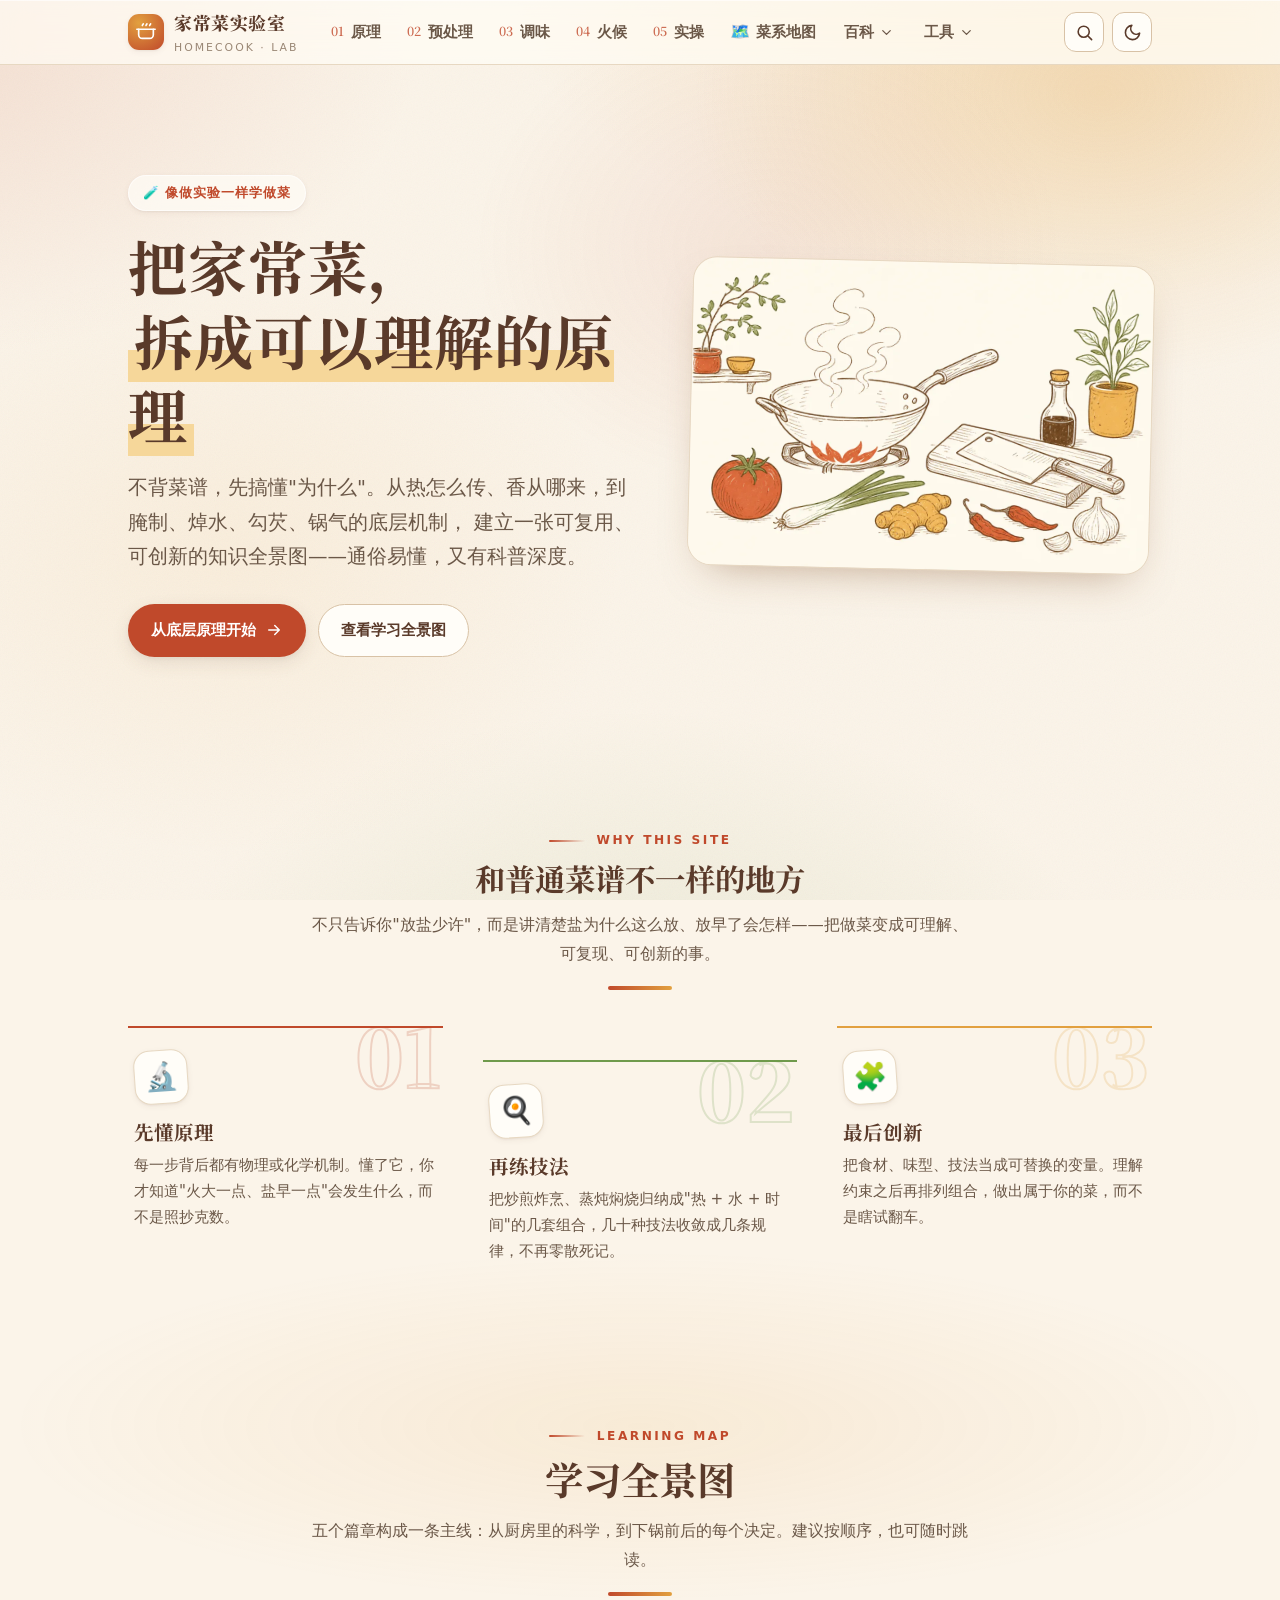
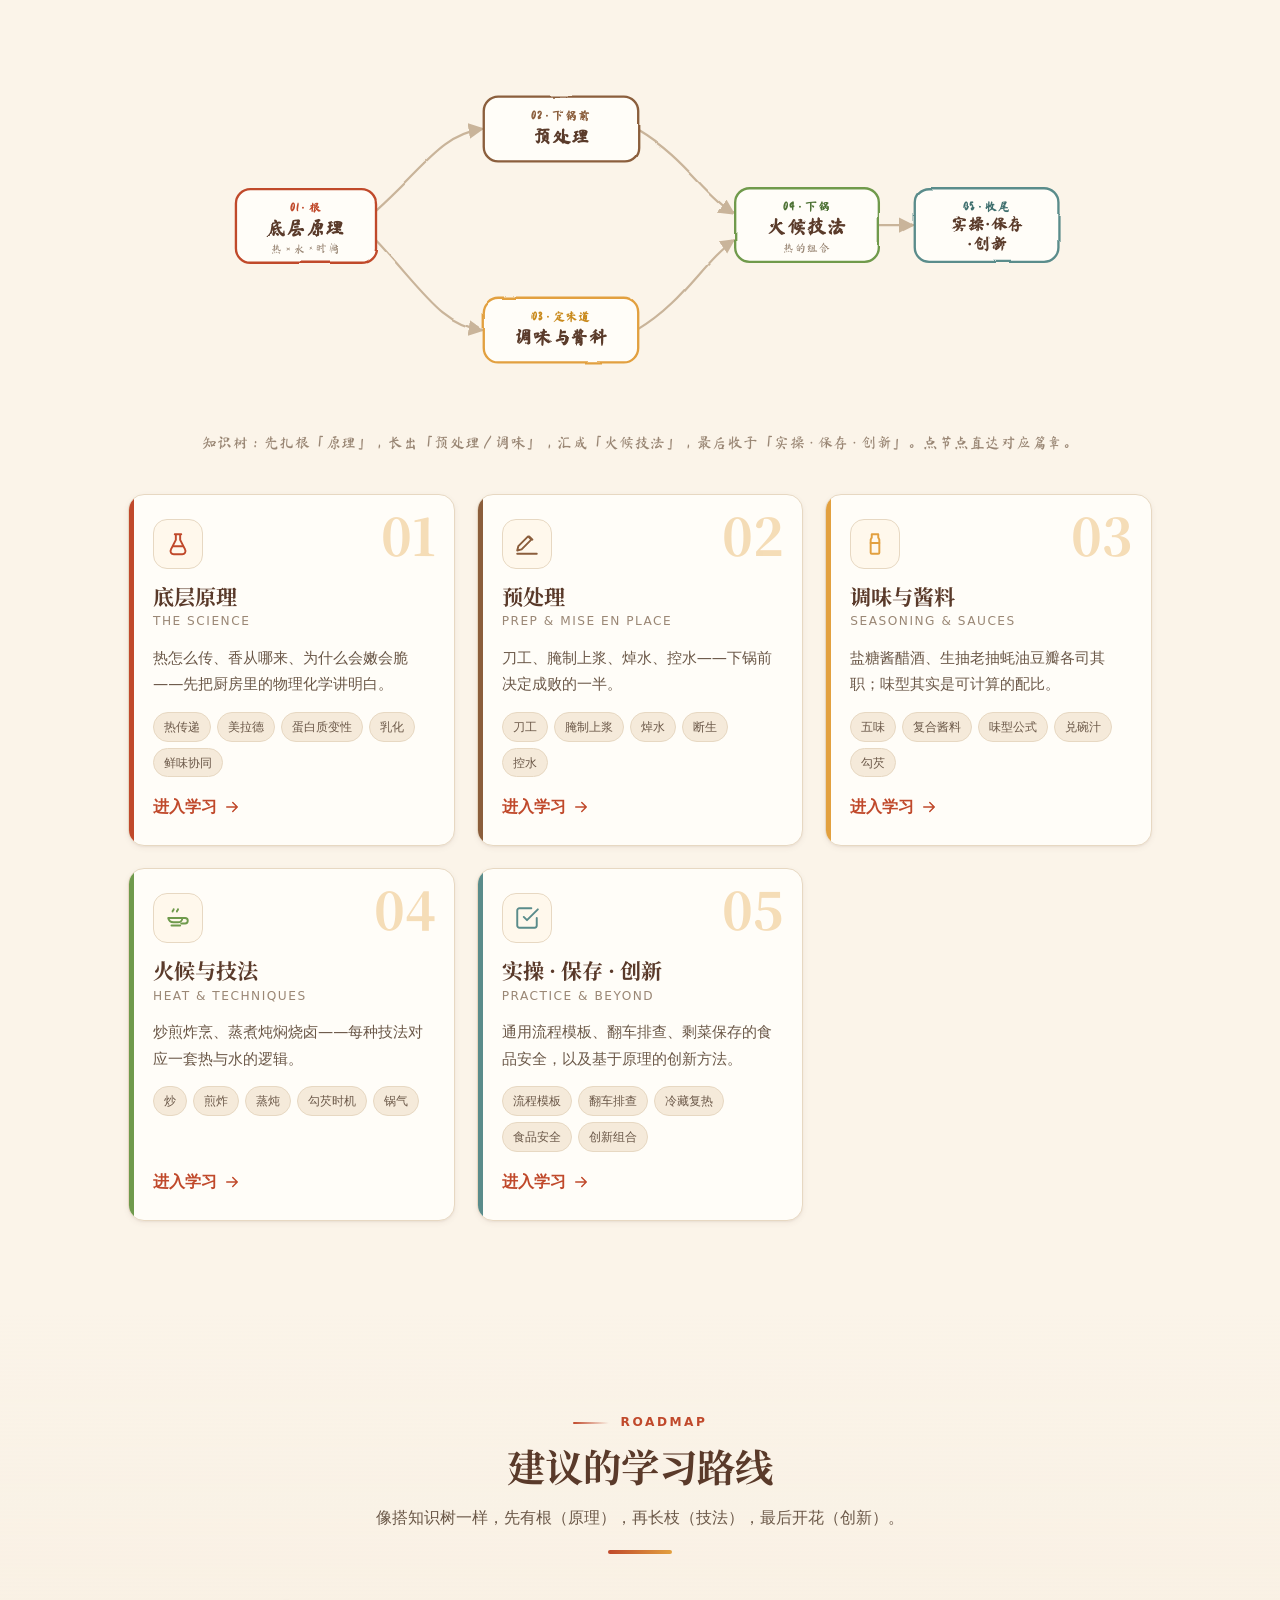
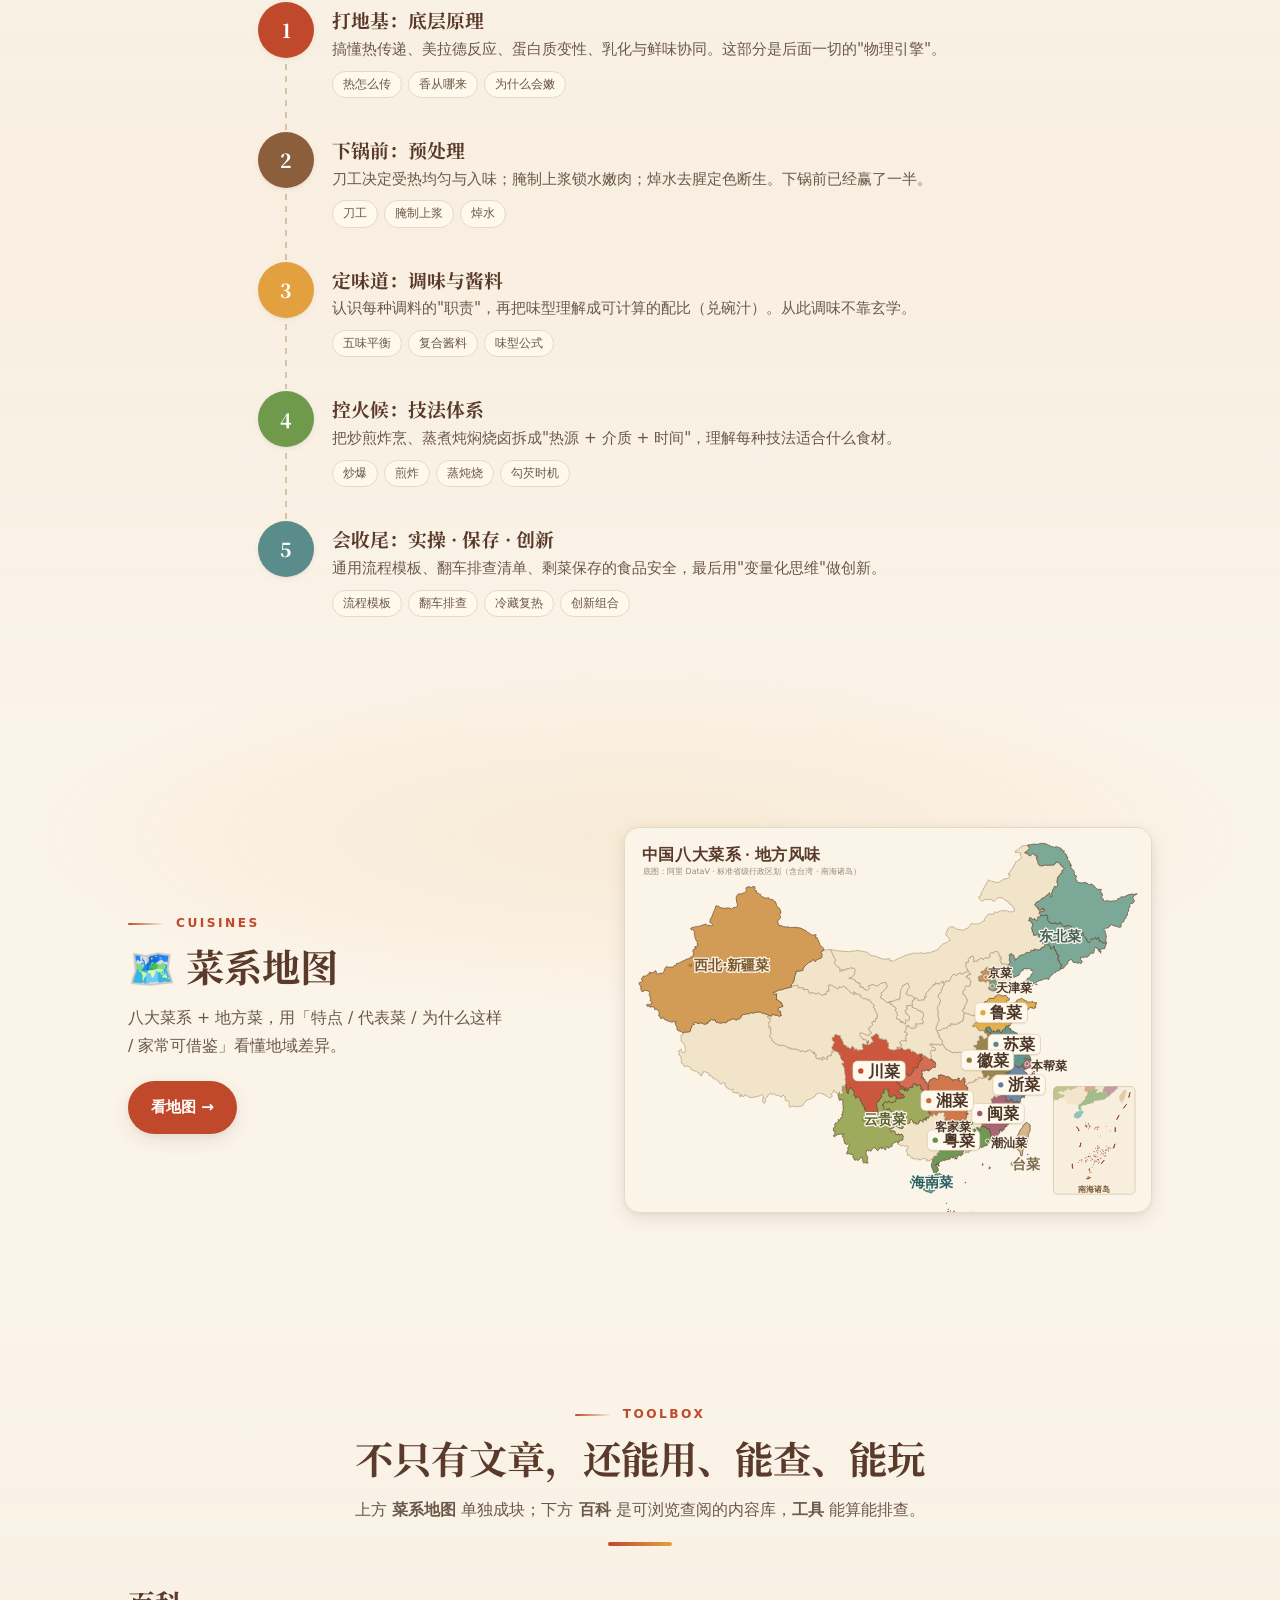
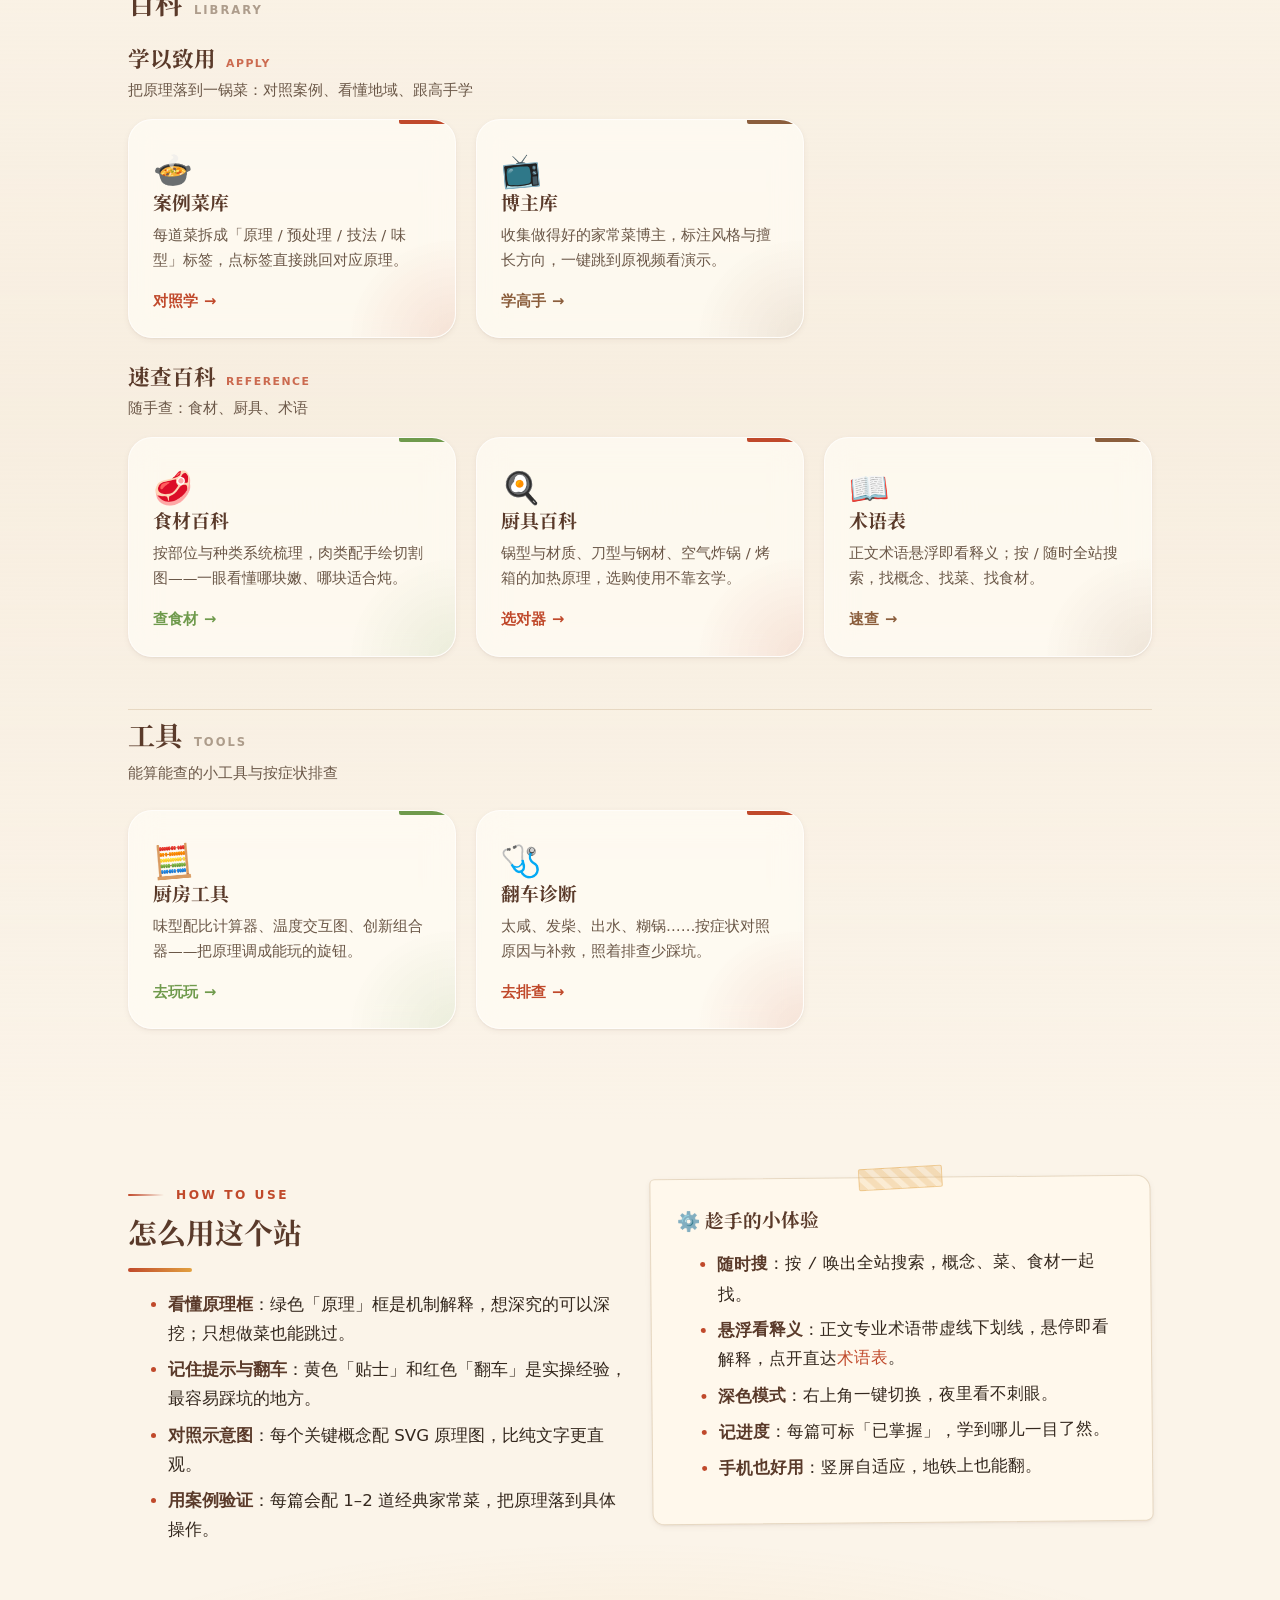
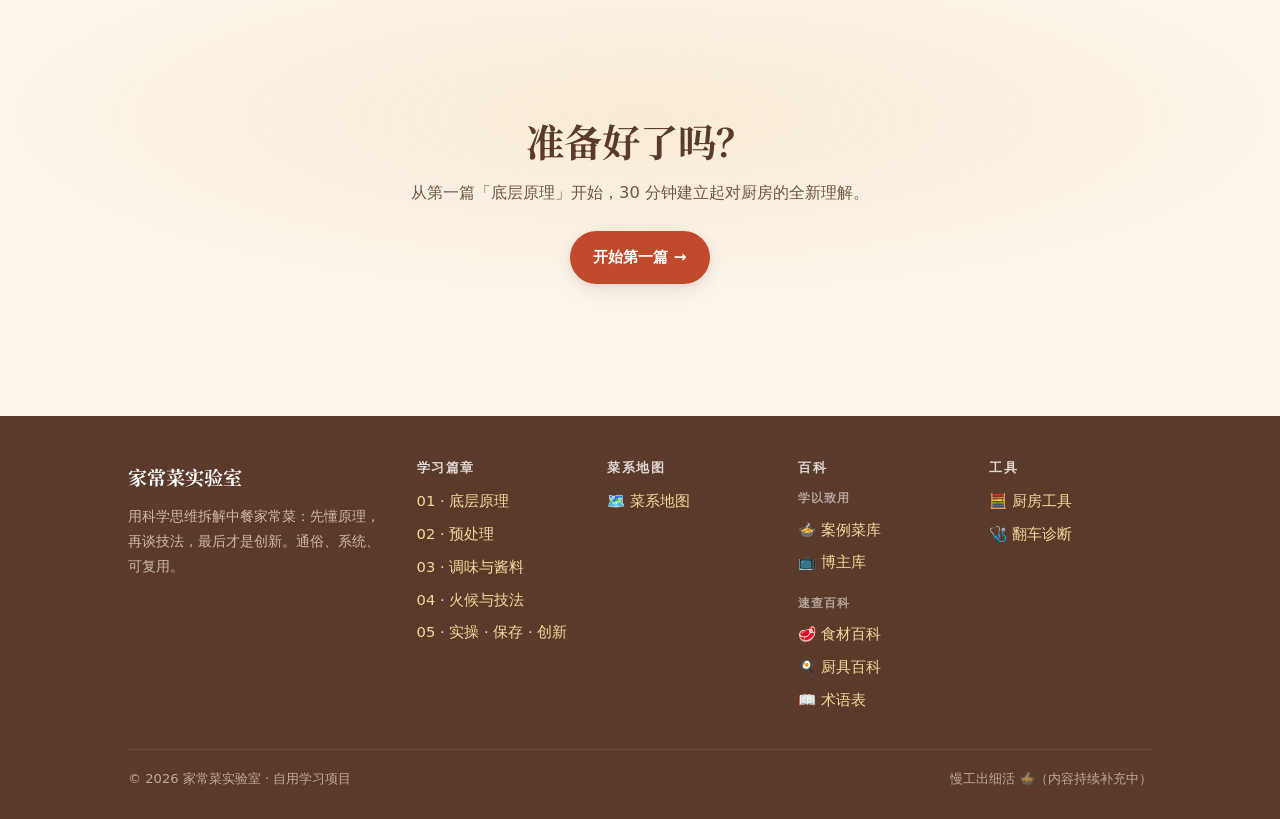
==== commit 1ac40295: "feat: 首页菜系地图独立展示，页脚与导航结构对齐 首页新增可点击的中国菜系分布图区块；百科工具箱不再重复菜系地图；页脚按「学习篇章 / 菜系地图 / 百科 / 工具」与导航一致。  Co-auth" ====
--- a/index.html
+++ b/index.html
@@ -188,13 +188,18 @@
     </div>
   </section>
 
+  <!-- 菜系地图（独立入口，与导航并列） -->
+  <section class="section section--spotlight" id="cuisines">
+    <div class="container" data-cuisine-spot></div>
+  </section>
+
   <!-- 工具箱亮点 -->
   <section class="section section--tint" id="toolbox">
     <div class="container">
       <div class="center">
         <span class="eyebrow-line">Toolbox</span>
         <h2 class="section-title">不只有文章，还能用、能查、能玩</h2>
-        <p class="section-sub" style="margin-inline:auto">配套页面分两类：<strong>百科</strong> 是可浏览查阅的内容库——对照案例、看懂地域与高手、随手查食材厨具术语；<strong>工具</strong> 能算能排查——配比计算与翻车诊断。</p>
+        <p class="section-sub" style="margin-inline:auto">上方 <strong>菜系地图</strong> 单独成块；下方 <strong>百科</strong> 是可浏览查阅的内容库，<strong>工具</strong> 能算能排查。</p>
         <div class="lead-divider" style="margin-inline:auto"></div>
       </div>
       <div class="toolbox-wall" data-toolbox style="margin-top:40px"></div>
@@ -243,6 +248,6 @@
 
   <script src="assets/js/data.js"></script>
   <script src="assets/js/main.js"></script>
-  <script>renderChapterCards('[data-chapters]'); renderToolbox('[data-toolbox]');</script>
+  <script>renderPrimarySpotlight('[data-cuisine-spot]'); renderChapterCards('[data-chapters]'); renderToolbox('[data-toolbox]');</script>
 </body>
 </html>
--- a/assets/css/style.css
+++ b/assets/css/style.css
@@ -547,6 +547,27 @@
 .fc-go i { font-style: normal; transition: transform .18s; }
 .feature-card:hover .fc-go i { transform: translateX(5px); }
 
+/* 首页菜系地图独立展示 */
+.home-cuisine {
+  display: grid; grid-template-columns: minmax(0, 1fr) minmax(0, 1.15fr);
+  gap: 36px; align-items: center;
+}
+.home-cuisine-copy p {
+  margin: 14px 0 0; font-size: .98rem; color: var(--ink-soft); line-height: 1.75; max-width: 38ch;
+}
+.home-cuisine-copy .btn { margin-top: 22px; }
+.home-cuisine-map {
+  display: block; border-radius: var(--r-md); overflow: hidden;
+  border: 1px solid var(--line); background: var(--card);
+  box-shadow: var(--shadow-md); transition: transform .18s, box-shadow .18s, border-color .18s;
+}
+.home-cuisine-map:hover { transform: translateY(-4px); box-shadow: var(--shadow-lg); border-color: var(--line-strong); }
+.home-cuisine-map img { width: 100%; height: auto; display: block; }
+@media (max-width: 820px) {
+  .home-cuisine { grid-template-columns: 1fr; }
+  .home-cuisine-copy p { max-width: none; }
+}
+
 @media (max-width: 1000px) { .why-grid, .feature-wall { grid-template-columns: repeat(2, 1fr); } }
 @media (max-width: 640px) { .why-grid, .feature-wall { grid-template-columns: 1fr; } }
 
@@ -572,7 +593,7 @@
   padding-block: 44px max(28px, env(safe-area-inset-bottom));
 }
 .site-footer a { color: var(--ginger-soft); }
-.site-footer .foot-grid { display: grid; grid-template-columns: 1.6fr repeat(3, 1fr); gap: 28px; }
+.site-footer .foot-grid { display: grid; grid-template-columns: 1.6fr repeat(4, 1fr); gap: 28px; }
 @media (max-width: 1000px) { .site-footer .foot-grid { grid-template-columns: 1fr 1fr 1fr; } }
 @media (max-width: 760px) { .site-footer .foot-grid { grid-template-columns: 1fr 1fr; } }
 @media (max-width: 460px) { .site-footer .foot-grid { grid-template-columns: 1fr; } }
